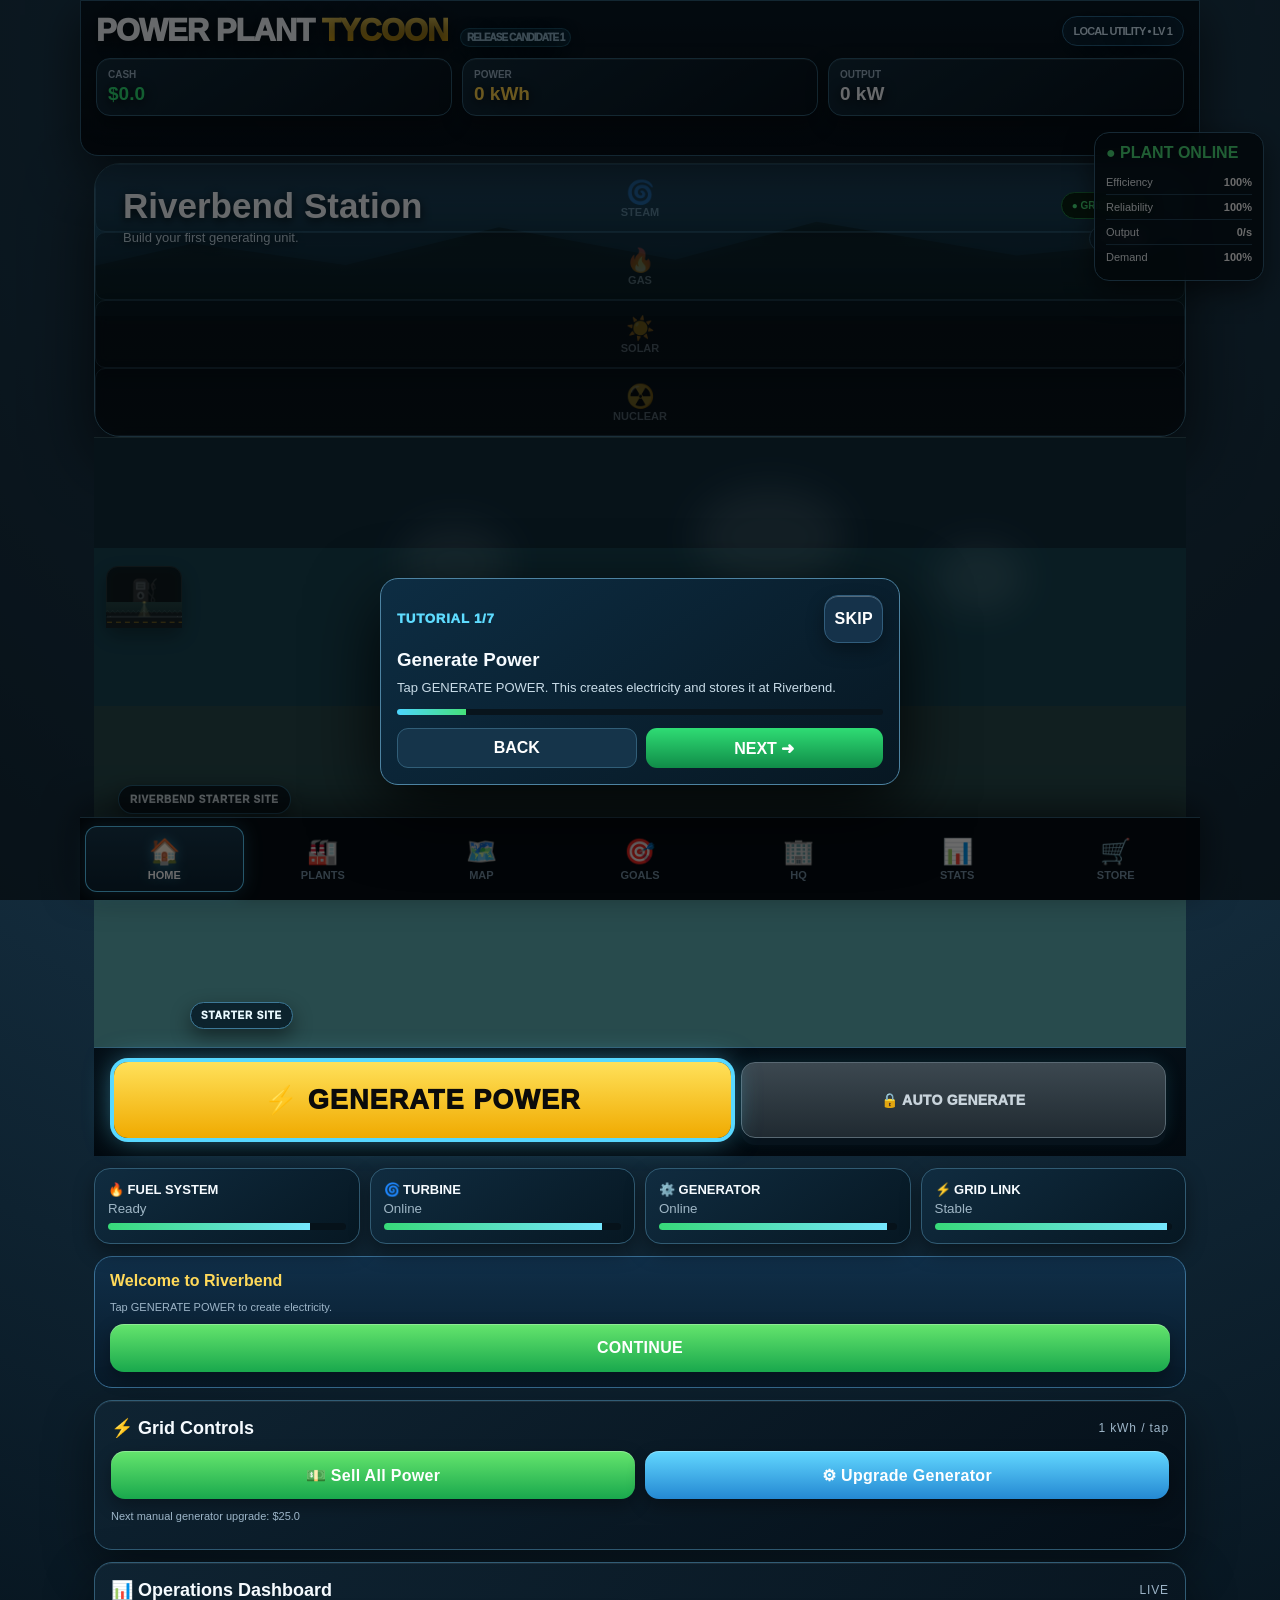
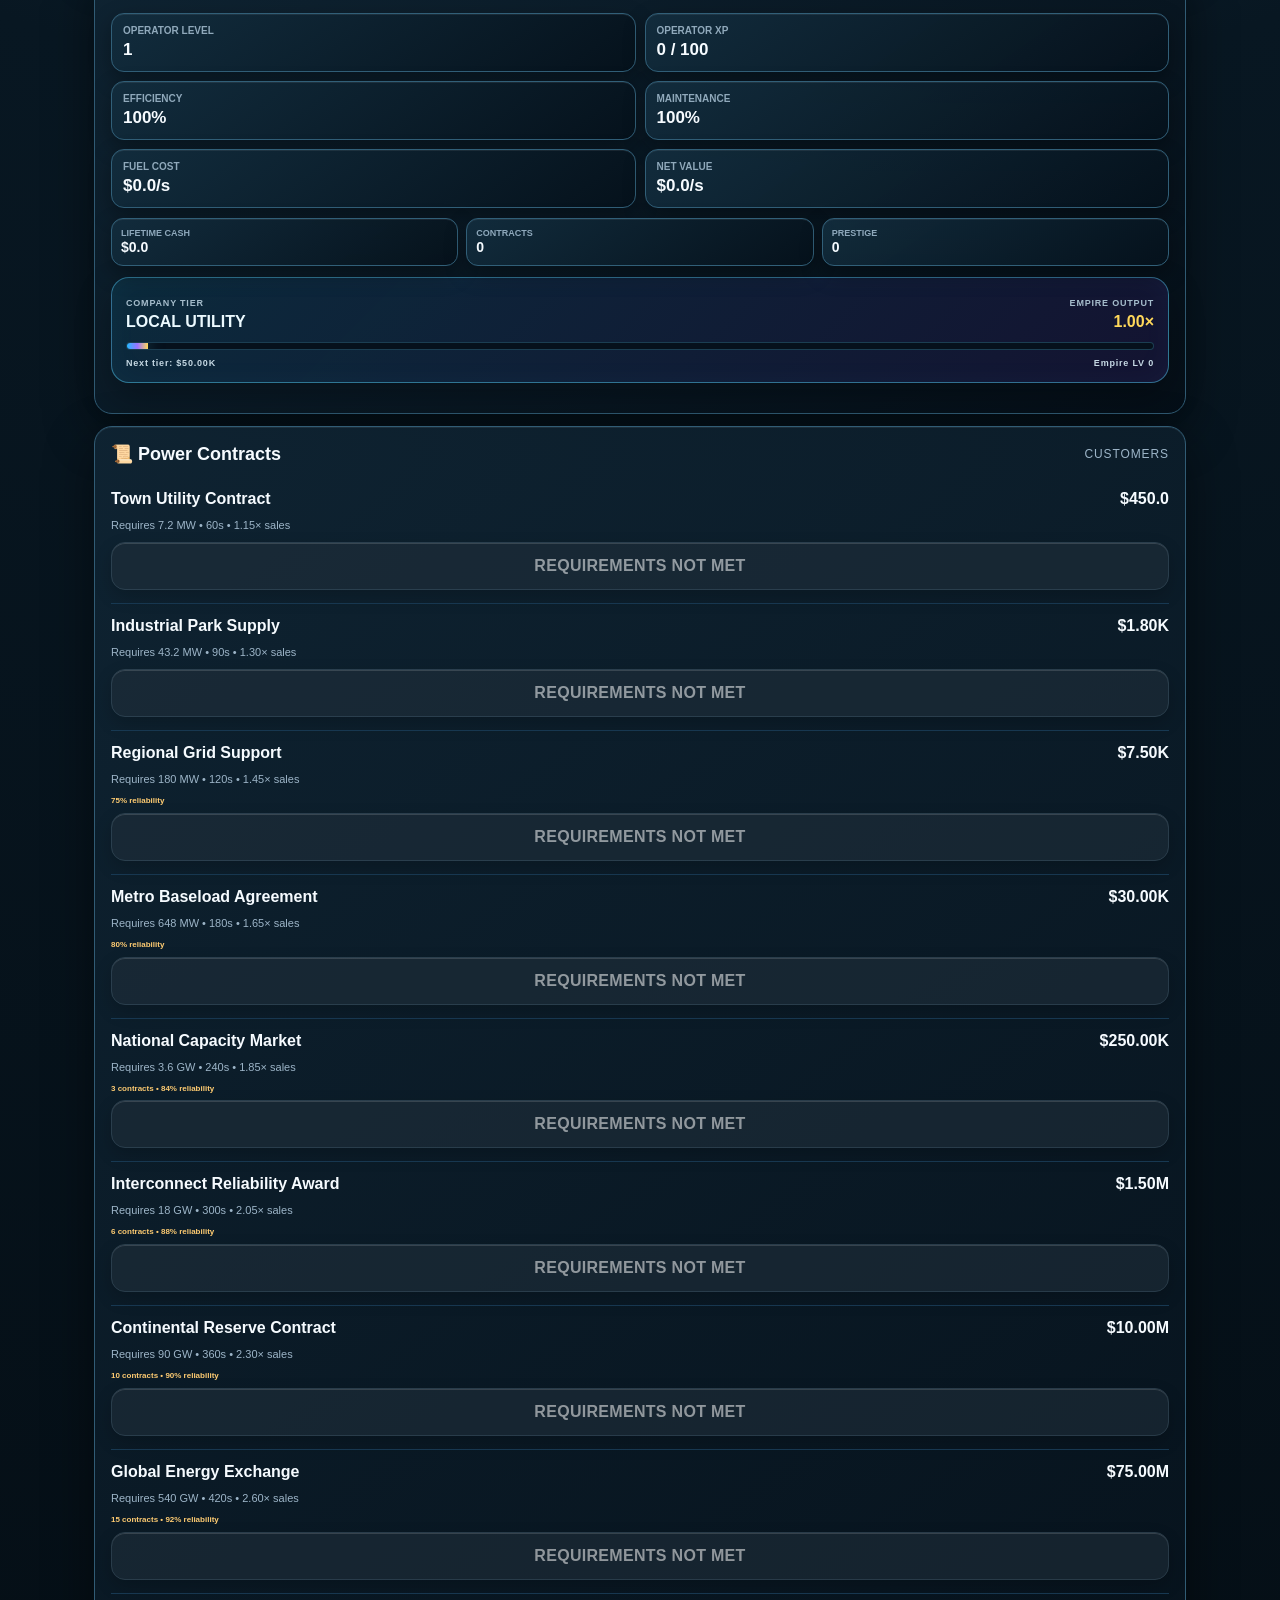
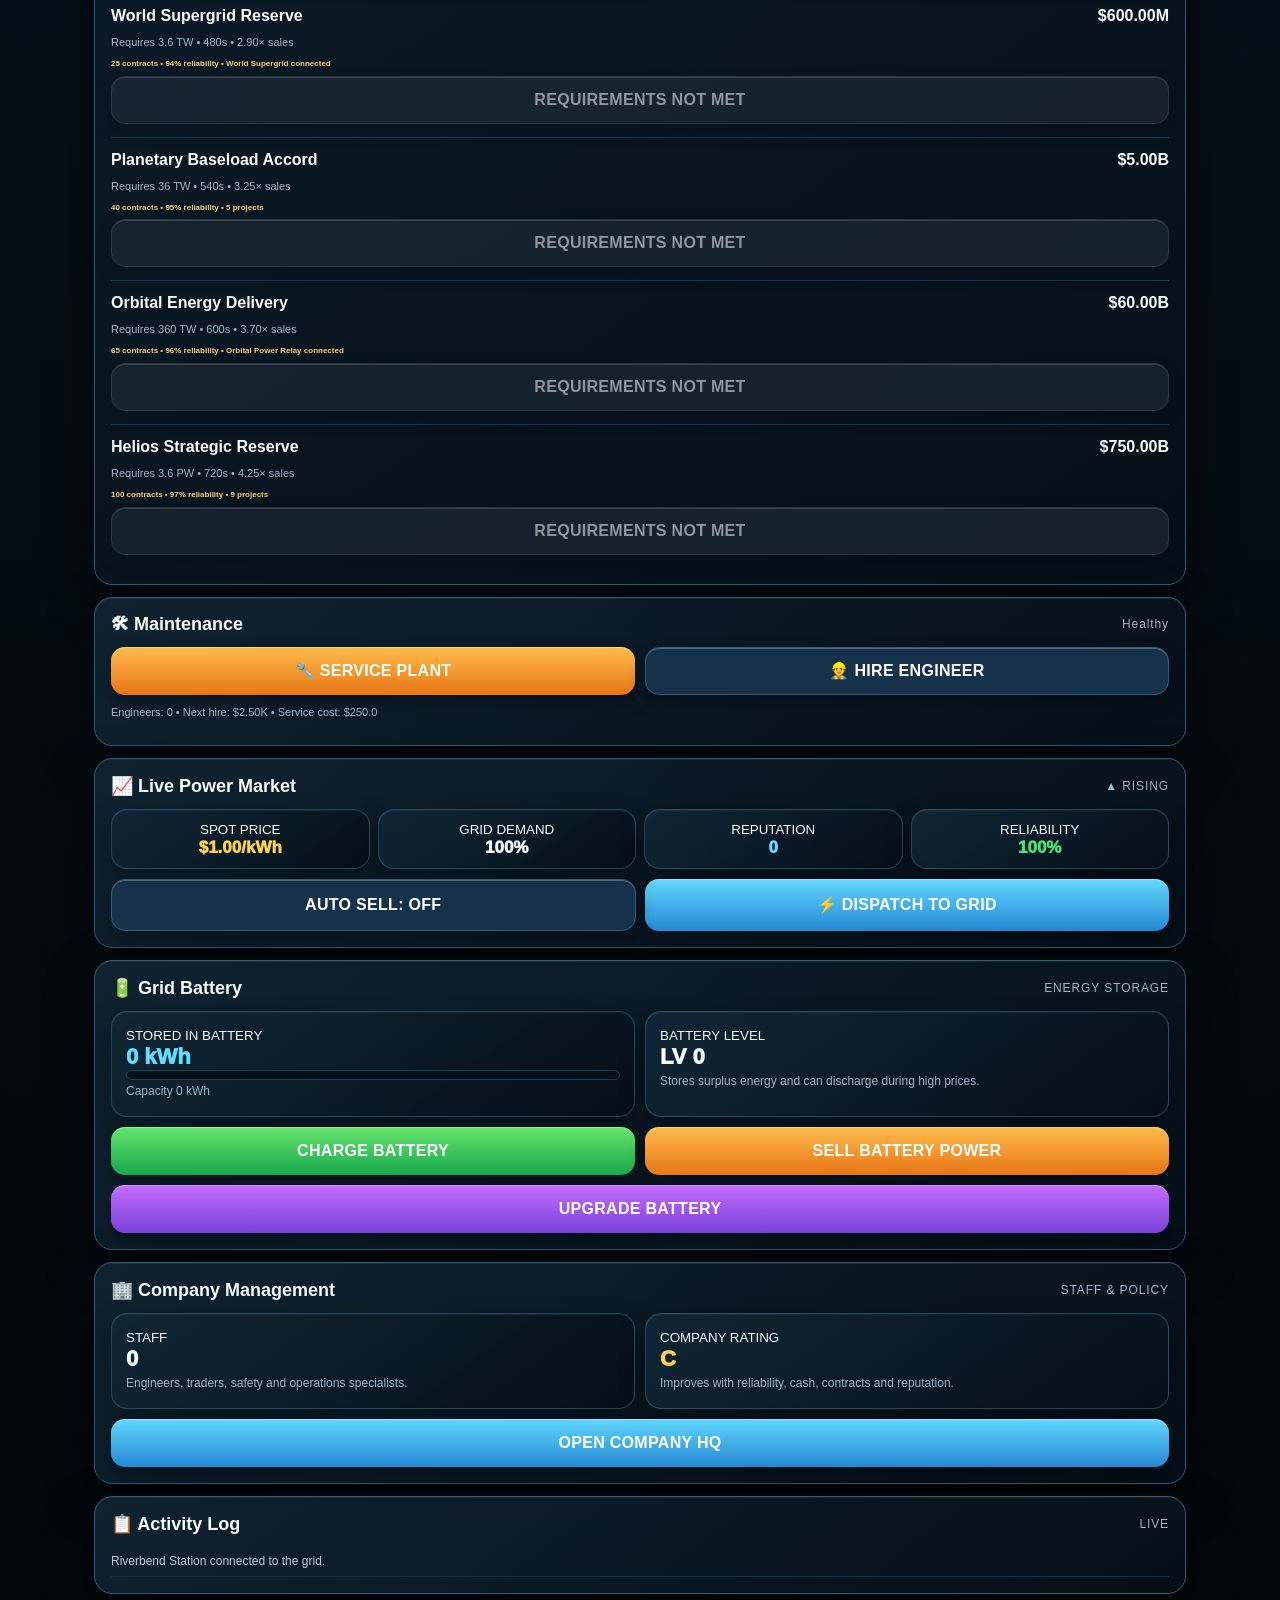
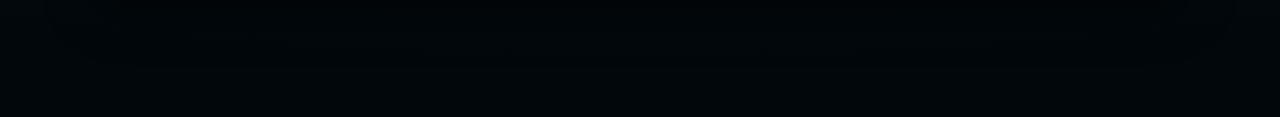
==== ios-native/www/index.html @ cd0f1c5c "Add App Store transition and StoreKit wrapper" ====
<!DOCTYPE html>
<html lang="en">
<head>
<meta charset="UTF-8">
<meta name="viewport" content="width=device-width,initial-scale=1,viewport-fit=cover,user-scalable=no">
<meta name="theme-color" content="#07111b">
<title>Power Plant Tycoon — App Store Transition RC1</title>
<link rel="stylesheet" href="css/game.css?v=10"></head>
<body>
<div id="bootSplashPremium">
  <div class="boot-card">
    <h1>POWER PLANT <span>TYCOON</span></h1>
    <p>PREMIUM ASSET EDITION</p>
    <div class="boot-load"><i></i></div>
  </div>
</div>
<div class="app">
<header class="topbar">
<div class="brand"><div class="logo">POWER PLANT <span>TYCOON</span> <small style="font-size:10px;color:#8fb4c9">RELEASE CANDIDATE 1</small></div><div id="rank" class="rank">GRID ROOKIE</div></div>
<div class="stats">
<div class="stat cash"><small>CASH</small><b id="cash">$0</b></div>
<div class="stat power"><small>POWER</small><b id="power">0 kWh</b></div>
<div class="stat"><small>OUTPUT</small><b id="output">0 kW</b></div>
</div>

<div id="marketTicker"><span id="tickerText">⚡ Riverbend Power Market initializing...</span></div>

</header>
<main class="content">
<section id="home" class="page active">
<div class="hero">
<div class="sky"><div class="sunmoon"></div></div>
<div class="hills"></div>
<div class="scene-label"><h2>Riverbend Station</h2><p id="sceneSub">Build your first generating unit.</p></div>
<div class="statusstrip"><div id="gridStatus" class="pill grid">● GRID ONLINE</div><div id="weather" class="pill">☀ CLEAR</div></div>


  <div id="cpSteam" class="cp-stage"><i>🌀</i>STEAM</div>
  <div id="cpGas" class="cp-stage"><i>🔥</i>GAS</div>
  <div id="cpSolar" class="cp-stage"><i>☀️</i>SOLAR</div>
  <div id="cpNuclear" class="cp-stage"><i>☢️</i>NUCLEAR</div>
</div>

<div id="stageArtLabel" class="stage-art-label">RIVERBEND GENERATION SITE</div>
<div id="tutorialFinal" class="tutorial-overlay-final">
  <div class="tutorial-avatar">👷‍♂️</div>
  <div class="tutorial-card-final">
    <small id="tutorialFinalStep">TUTORIAL 1/7</small>
    <h3 id="tutorialFinalTitle">Welcome to Power Plant Tycoon</h3>
    <p id="tutorialFinalText">Generate power to begin operating Riverbend Station.</p>
    <div class="tutorial-actions">
      <button id="tutorialFinalNext" onclick="nextFinalTutorial()">NEXT ➜</button>
      <button class="secondary" onclick="skipFinalTutorial()">SKIP</button>
    </div>
  </div>
</div>
<div class="cp-plant-status">
  <h4 id="cpOnline">● PLANT ONLINE</h4>
  <div class="r"><span>Efficiency</span><b id="cpEff">100%</b></div>
  <div class="r"><span>Reliability</span><b id="cpRel">100%</b></div>
  <div class="r"><span>Output</span><b id="cpOut">0/s</b></div>
  <div class="r"><span>Demand</span><b id="cpDemand">100%</b></div>
</div>
<div class="yard">
<div class="cinematic-fx"><i></i><i></i><i></i></div>
<div id="viewStageBadge" class="view-stage-badge">LIVE FACILITY</div>
<div class="cp-stage-rail">
  <button id="cpDiesel" class="cp-stage" onclick="selectStageView('diesel')" title="View Diesel facility"><i>⛽</i>DIESEL</button>

<svg class="plant-art" viewBox="0 0 760 430" preserveAspectRatio="xMidYMid slice" aria-label="Riverbend power station">
<defs>
  <linearGradient id="v10ground" x1="0" y1="0" x2="0" y2="1"><stop offset="0" stop-color="#2d4a4b"/><stop offset="1" stop-color="#182b2f"/></linearGradient>
  <linearGradient id="v10steel" x1="0" y1="0" x2="1" y2="0"><stop offset="0" stop-color="#445b64"/><stop offset=".45" stop-color="#bcc7ca"/><stop offset=".72" stop-color="#687c84"/><stop offset="1" stop-color="#30464f"/></linearGradient>
  <linearGradient id="v10darksteel" x1="0" y1="0" x2="1" y2="0"><stop offset="0" stop-color="#263b44"/><stop offset=".55" stop-color="#536b75"/><stop offset="1" stop-color="#1e3037"/></linearGradient>
  <linearGradient id="v10concrete" x1="0" y1="0" x2="0" y2="1"><stop offset="0" stop-color="#d5dcdd"/><stop offset="1" stop-color="#77878b"/></linearGradient>
  <linearGradient id="v10yellow" x1="0" y1="0" x2="0" y2="1"><stop offset="0" stop-color="#ffd95a"/><stop offset="1" stop-color="#be8517"/></linearGradient>
  <filter id="v10shadow"><feDropShadow dx="0" dy="7" stdDeviation="5" flood-color="#000" flood-opacity=".55"/></filter>
</defs>
<rect x="0" y="250" width="760" height="180" fill="url(#v10ground)"/>
<path d="M0 320 H760 V430 H0Z" fill="#202a2d"/>
<path d="M0 353 H760" stroke="#65767c" stroke-width="5"/>
<path d="M0 390 H760" stroke="#d8ae2f" stroke-width="4" stroke-dasharray="34 28"/>
<g opacity=".55"><path d="M0 328 l18-22 18 22 18-22 18 22 18-22 18 22 18-22 18 22 18-22 18 22 18-22 18 22 18-22 18 22 18-22 18 22 18-22 18 22 18-22 18 22 18-22 18 22 18-22 18 22 18-22 18 22 18-22 18 22 18-22 18 22 18-22 18 22 18-22 18 22 18-22 18 22 18-22 18 22 18-22 18 22" fill="none" stroke="#748a92" stroke-width="2"/></g>

<g id="dieselStage" class="stage">
  <g filter="url(#v10shadow)">
    <rect x="20" y="298" width="76" height="42" rx="3" fill="url(#v10darksteel)" stroke="#9aabb1" stroke-width="2"/>
    <rect class="window" x="30" y="312" width="15" height="10" fill="#eacb56"/><rect class="window" x="50" y="312" width="15" height="10" fill="#eacb56"/>
    <text x="29" y="307" fill="#e9f3f7" font-size="7" font-weight="700">SECURITY</text>
  </g>
  <g filter="url(#v10shadow)">
    <rect x="108" y="260" width="145" height="80" rx="3" fill="url(#v10darksteel)" stroke="#9db0b6" stroke-width="2"/>
    <rect x="118" y="282" width="48" height="31" fill="#14272e" stroke="#74858b"/>
    <g stroke="#b7c4c8" stroke-width="5"><line x1="123" y1="286" x2="123" y2="309"/><line x1="135" y1="286" x2="135" y2="309"/><line x1="147" y1="286" x2="147" y2="309"/><line x1="159" y1="286" x2="159" y2="309"/></g>
    <rect x="181" y="279" width="53" height="22" rx="3" fill="#1b3037" stroke="#8da0a7"/><text x="184" y="294" fill="#ffd64e" font-size="8" font-weight="900">DIESEL GEN</text>
  </g>
  <g filter="url(#v10shadow)"><ellipse cx="83" cy="274" rx="34" ry="11" fill="#aab6b9"/><rect x="49" y="274" width="68" height="52" fill="url(#v10steel)"/><ellipse cx="83" cy="326" rx="34" ry="11" fill="#586d74"/><path d="M50 294 H116" stroke="#6b7f86" stroke-width="3"/></g>
  <g filter="url(#v10shadow)"><rect x="270" y="288" width="70" height="52" rx="2" fill="#30474f" stroke="#8da0a8" stroke-width="2"/><g fill="#aebdc2"><rect x="279" y="270" width="8" height="23"/><rect x="298" y="270" width="8" height="23"/><rect x="317" y="270" width="8" height="23"/></g></g>
</g>

<g id="steamStage" class="stage">
  <g filter="url(#v10shadow)">
    <rect x="265" y="177" width="282" height="163" rx="3" fill="url(#v10steel)" stroke="#a6b6bb" stroke-width="2"/>
    <rect x="292" y="154" width="230" height="24" fill="#344b54" stroke="#81949b" stroke-width="2"/>
    <rect x="284" y="208" width="246" height="23" fill="#20363e" stroke="#6f8289"/>
    <g fill="#e7c957" class="glow"><rect class="window" x="293" y="214" width="17" height="11"/><rect class="window" x="318" y="214" width="17" height="11"/><rect class="window" x="343" y="214" width="17" height="11"/><rect class="window" x="368" y="214" width="17" height="11"/><rect class="window" x="393" y="214" width="17" height="11"/><rect class="window" x="418" y="214" width="17" height="11"/><rect class="window" x="443" y="214" width="17" height="11"/><rect class="window" x="468" y="214" width="17" height="11"/><rect class="window" x="493" y="214" width="17" height="11"/></g>
    <text x="295" y="196" fill="#edf6fa" font-size="11" font-weight="900">STEAM TURBINE HALL</text>
    <g fill="url(#v10steel)" stroke="#748891"><rect x="310" y="136" width="16" height="18" rx="2"/><rect x="360" y="136" width="16" height="18" rx="2"/><rect x="410" y="136" width="16" height="18" rx="2"/><rect x="460" y="136" width="16" height="18" rx="2"/></g>
  </g>
  <g filter="url(#v10shadow)"><rect x="200" y="80" width="45" height="260" fill="#e2e7e8" stroke="#9aa8ad" stroke-width="2"/><rect x="200" y="112" width="45" height="38" fill="#c94838"/><rect x="200" y="192" width="45" height="38" fill="#c94838"/><path d="M194 112 H251 M194 152 H251 M194 192 H251 M194 232 H251" stroke="#263940" stroke-width="4"/><circle class="blink" cx="222" cy="75" r="4" fill="#ff4545"/></g>
  <g class="steamPuff"><circle cx="220" cy="55" r="31" fill="#e8f0f0" opacity=".48"/><circle cx="245" cy="35" r="39" fill="#e8f0f0" opacity=".34"/><circle cx="205" cy="22" r="33" fill="#e8f0f0" opacity=".27"/></g>
  <g filter="url(#v10shadow)"><rect x="317" y="258" width="185" height="69" rx="9" fill="#415a64" stroke="#aab9be" stroke-width="2"/><circle cx="355" cy="292" r="27" fill="#1e343c" stroke="#d2dcdf" stroke-width="3"/><g class="fan" stroke="#f3c53d" stroke-width="5"><line x1="355" y1="268" x2="355" y2="316"/><line x1="331" y1="292" x2="379" y2="292"/><line x1="338" y1="275" x2="372" y2="309"/><line x1="372" y1="275" x2="338" y2="309"/></g><rect x="391" y="270" width="94" height="43" rx="5" fill="#263c44" stroke="#748891"/><text x="404" y="295" fill="#dfeaed" font-size="8" font-weight="900">GENERATOR</text></g>
  <g class="metal"><path d="M110 245 H600" stroke="#d6e0e2" stroke-width="9" stroke-linecap="round"/><path d="M110 259 H600" stroke="#83979f" stroke-width="8" stroke-linecap="round"/><path d="M110 273 H600" stroke="#a9b9be" stroke-width="7" stroke-linecap="round"/><g stroke="#6f858d" stroke-width="4"><line x1="145" y1="235" x2="145" y2="303"/><line x1="230" y1="235" x2="230" y2="303"/><line x1="565" y1="235" x2="565" y2="303"/></g></g>
</g>

<g id="gasStage" class="stage">
  <g filter="url(#v10shadow)"><rect x="540" y="225" width="150" height="115" fill="url(#v10darksteel)" stroke="#8da0a7" stroke-width="2"/><text x="555" y="245" fill="#f1f7fa" font-size="10" font-weight="900">GAS TURBINE BLOCK</text><rect x="555" y="265" width="118" height="30" rx="4" fill="#17313a" stroke="#72878f"/></g>
  <g filter="url(#v10shadow)"><rect x="662" y="124" width="28" height="216" fill="#c7d0d2" stroke="#8b9a9f" stroke-width="2"/><path d="M657 164 H695 M657 205 H695 M657 246 H695" stroke="#31454d" stroke-width="4"/><circle class="blink" cx="676" cy="118" r="4" fill="#ff4a4a"/></g>
  <g class="steamPuff s2"><circle cx="676" cy="96" r="23" fill="#dfe8e8" opacity=".3"/><circle cx="697" cy="78" r="28" fill="#dfe8e8" opacity=".22"/></g>
  <g filter="url(#v10shadow)"><ellipse cx="598" cy="208" rx="36" ry="12" fill="#c9d2d4"/><rect x="562" y="208" width="72" height="91" fill="url(#v10steel)"/><ellipse cx="598" cy="299" rx="36" ry="12" fill="#586c73"/></g>
</g>

<g id="solarStage" class="stage">
  <g transform="translate(505 275) skewX(-14)" filter="url(#v10shadow)"><g fill="#123f67" stroke="#86a5b6" stroke-width="2"><rect x="0" y="0" width="76" height="34"/><rect x="84" y="0" width="76" height="34"/><rect x="18" y="43" width="76" height="34"/><rect x="102" y="43" width="76" height="34"/></g></g>
  <g stroke="#7d9299" stroke-width="4" fill="none"><path d="M620 210 V333 M680 210 V333 M735 210 V333"/><path d="M597 235 H755 M597 265 H755"/></g>
  <g class="pulse" fill="#8edcff"><circle cx="620" cy="235" r="4"/><circle cx="680" cy="265" r="4"/><circle cx="735" cy="235" r="4"/></g>
</g>

<g id="nuclearStage" class="stage">
  <g filter="url(#v10shadow)"><path d="M80 340 V230 Q80 160 150 160 Q220 160 220 230 V340Z" fill="url(#v10concrete)" stroke="#9aa8ad" stroke-width="3"/><rect x="104" y="241" width="92" height="62" rx="5" fill="#65777c" stroke="#9aa8ad"/><text x="150" y="282" text-anchor="middle" fill="#ffe04f" font-size="33">☢</text></g>
  <g filter="url(#v10shadow)"><path d="M235 340 L255 130 L335 130 L355 340Z" fill="url(#v10concrete)" stroke="#9aa8ad" stroke-width="3"/><path d="M345 340 L372 105 L466 105 L493 340Z" fill="url(#v10concrete)" stroke="#9aa8ad" stroke-width="3"/><ellipse cx="295" cy="130" rx="40" ry="8" fill="#475a60"/><ellipse cx="419" cy="105" rx="47" ry="9" fill="#475a60"/></g>
  <g class="steamPuff s2"><circle cx="294" cy="95" r="32" fill="#edf5f5" opacity=".43"/><circle cx="317" cy="68" r="42" fill="#edf5f5" opacity=".28"/></g>
  <g class="steamPuff s3"><circle cx="419" cy="65" r="38" fill="#edf5f5" opacity=".45"/><circle cx="447" cy="35" r="49" fill="#edf5f5" opacity=".26"/></g>
</g>

<g><g stroke="#637981" stroke-width="5"><line x1="48" y1="352" x2="48" y2="265"/><line x1="382" y1="352" x2="382" y2="256"/><line x1="718" y1="352" x2="718" y2="266"/></g><g fill="#ffe484" class="glow"><rect x="38" y="258" width="20" height="7" rx="3"/><rect x="372" y="249" width="20" height="7" rx="3"/><rect x="708" y="259" width="20" height="7" rx="3"/></g><g class="lampGlow" opacity=".15" fill="#ffe997"><path d="M48 265 l-40 88 h80Z"/><path d="M382 256 l-44 97 h88Z"/><path d="M718 266 l-40 87 h80Z"/></g></g>
<g class="truckmove" filter="url(#v10shadow)"><rect x="5" y="365" width="62" height="27" rx="4" fill="url(#v10yellow)"/><rect x="45" y="350" width="25" height="20" rx="4" fill="#b98218"/><circle cx="18" cy="394" r="8" fill="#111"/><circle cx="55" cy="394" r="8" fill="#111"/></g>
<g class="alarm" opacity="0"><circle cx="525" cy="169" r="8" fill="#ff4949" class="blink"/></g>

<g id="ultraDetails" pointer-events="none">
 <g opacity=".32">
  <path d="M0 344 H760" stroke="#8fdcff" stroke-width="1"/>
  <path d="M0 348 H760" stroke="#061016" stroke-width="2"/>
 </g>
 <g fill="#d9edf4" opacity=".72">
  <circle cx="116" cy="350" r="2"/><circle cx="145" cy="350" r="2"/><circle cx="613" cy="350" r="2"/><circle cx="642" cy="350" r="2"/>
 </g>
 <g opacity=".75" filter="url(#v10shadow)">
   <rect x="18" y="337" width="104" height="17" rx="3" fill="#071820" stroke="#4b778d"/>
   <text x="70" y="349" text-anchor="middle" fill="#d6eef7" font-size="7" font-weight="900">RIVERBEND ENERGY</text>
 </g>
</g>

</svg>
<div id="v10StageLabel" class="v10-stage-label">RIVERBEND STARTER SITE</div>
<div class="premium-art-badge">PREMIUM FACILITY ART</div>

</div>

</div>
<div class="generate-wrap">
  <button class="generate" onclick="tapGenerate()">⚡ GENERATE POWER</button>
  <button id="autoGenerateBtn" class="auto-generate-btn" onclick="toggleAutoGenerate()">🔒 AUTO GENERATE</button>
</div><div class="cp-equipment">
  <div class="cp-equip"><strong>🔥 FUEL SYSTEM</strong><small id="cpFuelText">Ready</small><div class="bar"><i id="cpFuelBar" style="width:85%"></i></div></div>
  <div class="cp-equip"><strong>🌀 TURBINE</strong><small id="cpTurbineText">Online</small><div class="bar"><i id="cpTurbineBar" style="width:92%"></i></div></div>
  <div class="cp-equip"><strong>⚙️ GENERATOR</strong><small id="cpGeneratorText">Online</small><div class="bar"><i id="cpGeneratorBar" style="width:96%"></i></div></div>
  <div class="cp-equip"><strong>⚡ GRID LINK</strong><small id="cpGridText">Stable</small><div class="bar"><i id="cpGridBar" style="width:98%"></i></div></div>
</div>


<div id="tutorialBox" class="tutorial">
  <strong id="tutorialTitle">Welcome to Riverbend</strong>
  <p id="tutorialText" class="small">Generate power, sell it to the grid, then build your first generator.</p>
  <button class="btn green" style="width:100%" onclick="tutorialNext()">CONTINUE</button>
</div>

<div id="eventBox" class="event"><h3 id="eventTitle">⚠ Plant Event</h3><p id="eventText"></p><button id="eventButton" class="btn orange" onclick="resolveEvent()">RESOLVE</button></div>
<div class="card"><div class="section-title"><h3>⚡ Grid Controls</h3><span id="tapInfo">1 kWh/tap</span></div><div class="btnrow"><button id="sellBtn" class="btn green" onclick="sellPower()">💵 Sell All Power</button><button class="btn blue" onclick="upgradeTap()">⚙ Upgrade Generator</button></div><p class="small" id="tapCost"></p></div>
<div class="card"><div class="section-title"><h3>📊 Operations Dashboard</h3><span>LIVE</span></div><div class="dashboard">
<div class="dash"><small>OPERATOR LEVEL</small><b id="operatorLevel">1</b></div>
<div class="dash"><small>OPERATOR XP</small><b id="operatorXP">0 / 100</b></div>
<div class="dash"><small>EFFICIENCY</small><b id="efficiencyValue">100%</b></div>
<div class="dash"><small>MAINTENANCE</small><b id="maintenanceValue">100%</b></div>
<div class="dash"><small>FUEL COST</small><b id="fuelCostValue">$0/s</b></div>
<div class="dash"><small>NET VALUE</small><b id="netValue">$0/s</b></div>
</div>
<div class="kpi-row">
  <div class="kpi"><small>LIFETIME CASH</small><b id="kpiLifetime">$0</b></div>
  <div class="kpi"><small>CONTRACTS</small><b id="kpiContracts">0</b></div>
  <div class="kpi"><small>PRESTIGE</small><b id="kpiPrestige">0</b></div>
</div>

<div class="empire-command-card">
  <div class="empire-command-top">
    <div><small>COMPANY TIER</small><strong id="empireTier">LOCAL UTILITY</strong></div>
    <div class="empire-mult"><small>EMPIRE OUTPUT</small><strong id="empireMultiplier">1.00×</strong></div>
  </div>
  <div class="empire-progress"><i id="empireProgressBar"></i></div>
  <div class="empire-command-foot"><span id="empireNextMilestone">Next milestone: $65M</span><span id="empireLevelLabel">Empire LV 0</span></div>
</div>
</div>
<div class="card"><div class="section-title"><h3>📜 Power Contracts</h3><span>CUSTOMERS</span></div><div id="contractList"></div></div>
<div class="card"><div class="section-title"><h3>🛠 Maintenance</h3><span id="maintenanceStatus">Healthy</span></div><div class="btnrow"><button class="btn orange" onclick="performMaintenance()">🔧 SERVICE PLANT</button><button class="btn dark" onclick="hireEngineer()">👷 HIRE ENGINEER</button></div><p id="engineerInfo" class="small"></p></div>

<div class="card">
  <div class="section-title"><h3>📈 Live Power Market</h3><span id="marketTrend">LIVE</span></div>
  <div class="uf-statbar">
    <div class="uf-panel"><small>SPOT PRICE</small><div id="spotPrice" class="uf-value uf-gold">$1.00</div></div>
    <div class="uf-panel"><small>GRID DEMAND</small><div id="gridDemand" class="uf-value">100%</div></div>
    <div class="uf-panel"><small>REPUTATION</small><div id="reputationValue" class="uf-value uf-cyan">0</div></div>
    <div class="uf-panel"><small>RELIABILITY</small><div id="reliabilityValue" class="uf-value uf-green">100%</div></div>
  </div>
  <div class="final-toolbar">
    <button id="autoSellBtn" class="btn dark" onclick="toggleAutoSell()">AUTO SELL: OFF</button>
    <button class="btn blue" onclick="dispatchPower()">⚡ DISPATCH TO GRID</button>
  </div>
</div>

<div class="card">
  <div class="section-title"><h3>🔋 Grid Battery</h3><span>ENERGY STORAGE</span></div>
  <div class="uf-grid">
    <div class="uf-panel">
      <small>STORED IN BATTERY</small>
      <div id="batteryStored" class="uf-value uf-cyan">0 kWh</div>
      <div class="uf-meter"><i id="batteryMeter"></i></div>
      <p id="batteryCapacityText">Capacity 0 kWh</p>
    </div>
    <div class="uf-panel">
      <small>BATTERY LEVEL</small>
      <div id="batteryLevel" class="uf-value">LV 0</div>
      <p>Stores surplus energy and can discharge during high prices.</p>
    </div>
  </div>
  <div class="btnrow" style="margin-top:10px">
    <button class="btn green" onclick="chargeBattery()">CHARGE BATTERY</button>
    <button class="btn orange" onclick="dischargeBattery()">SELL BATTERY POWER</button>
  </div>
  <button class="btn purple" style="width:100%;margin-top:10px" onclick="upgradeBattery()">UPGRADE BATTERY</button>
</div>

<div class="card">
  <div class="section-title"><h3>🏢 Company Management</h3><span>STAFF & POLICY</span></div>
  <div class="uf-grid">
    <div class="uf-panel"><small>STAFF</small><div id="staffCount" class="uf-value">0</div><p>Engineers, traders, safety and operations specialists.</p></div>
    <div class="uf-panel"><small>COMPANY RATING</small><div id="companyRating" class="uf-value uf-gold">C</div><p>Improves with reliability, cash, contracts and reputation.</p></div>
  </div>
  <button class="btn blue" style="width:100%;margin-top:10px" onclick="showPage('company',document.querySelector('[data-nav=company]'))">OPEN COMPANY HQ</button>
</div>

<div class="card"><div class="section-title"><h3>📋 Activity Log</h3><span>LIVE</span></div><div id="activityLog" class="log"></div></div>
</section>
<section id="plants" class="page">
<div class="page-hero empire-hero"><div><small>GENERATION DIVISION</small><h2>Build the Fleet</h2><p>Scale from Riverbend equipment through offshore, advanced nuclear, fusion and orbital generation.</p></div><div class="page-hero-icon">🏭</div></div>
<div class="card"><div class="section-title"><h3>🏭 Generating Assets</h3><span>BUILD THE COMPLEX</span></div><div id="plantList"></div></div>
<div class="card automation-core-card"><div class="section-title"><h3>🤖 Automation Core</h3><span>AUTO GENERATE</span></div><div id="automationCore"></div></div>
<div class="card"><div class="section-title"><h3>⚙ Corporate Upgrades</h3><span>PERMANENT BONUSES</span></div><div id="corporateUpgradeList"></div></div>
<div class="card prestige-v6"><div class="section-title"><h3>♻ Prestige</h3><span>REBUILD STRONGER</span></div><p id="prestigeInfo"></p><button class="btn purple" style="width:100%" onclick="prestige()">PRESTIGE COMPANY</button></div>
</section>
<section id="map" class="page">
<div class="page-hero grid-hero"><div><small>TRANSMISSION DIVISION</small><h2>Expand the Grid</h2><p>Connect regional markets, then finance massive infrastructure projects.</p></div><div class="page-hero-icon">🗺️</div></div>
<div class="card"><div class="section-title"><h3>🗺 Power Grid Expansion</h3><span>REGIONAL BONUSES</span></div><div id="regionList" class="mapgrid"></div></div>
<div class="card mega-project-card"><div class="section-title"><h3>🌐 Mega Grid Projects</h3><span>STRATEGIC INFRASTRUCTURE</span></div><div id="megaProjectList"></div></div>
</section>
<section id="goals" class="page">
<div class="page-hero goals-hero"><div><small>BOARD OBJECTIVES</small><h2>Empire Roadmap</h2><p>$65M is only the beginning. Progression now extends through quadrillions with multi-requirement gates.</p></div><div class="page-hero-icon">🏆</div></div>
<div class="card phase-card"><div class="section-title"><h3>🧭 Strategic Progression</h3><span>MULTI-GATE</span></div><div id="nextPhase"></div></div>
<div class="card"><div class="section-title"><h3>🎯 Missions</h3><span>CASH REWARDS</span></div><div id="missionList"></div></div>
<div class="card"><div class="section-title"><h3>🏆 Achievements</h3><span>CAREER MILESTONES</span></div><div id="achievementList"></div></div>
<div class="card endgame empire-roadmap">
  <div class="section-title"><h3>⚡ Empire Milestones</h3><span>LONG-TERM</span></div>
  <p class="small">There is no quick finish line. Build the fleet, master assets, complete contracts, fund mega projects and advance through the $100Qa roadmap.</p>
  <div id="endgameList"></div>
</div>
<div class="card dynasty-card"><div class="section-title"><h3>👑 Empire Level</h3><span>REPEATABLE</span></div><div id="empireAscension"></div></div>
</section>

<section id="company" class="page">
  <div class="uf-banner">
    <h3>🏢 Riverbend Energy Headquarters</h3>
    <p>Hire specialists, set operating policy, and improve the company behind the power plants.</p>
  </div>
  <div class="card boardroom-card">
    <div class="section-title"><h3>💼 Executive Board</h3><span>EMPIRE STATUS</span></div>
    <div id="boardroomStatus"></div>
  </div>
  <div class="card">
    <div class="section-title"><h3>👷 Workforce</h3><span>STAFF</span></div>
    <div id="staffList" class="uf-list"></div>
  </div>
  <div class="card">
    <div class="section-title"><h3>🎛 Dispatch Policy</h3><span>OPERATIONS</span></div>
    <div id="policyList" class="uf-grid"></div>
  </div>
  <div class="card">
    <div class="section-title"><h3>🧪 Research & Development</h3><span>TECH TREE</span></div>
    <div id="researchTree" class="uf-research"></div>
  </div>
</section>

<section id="stats" class="page">
  <div class="uf-banner">
    <h3>📊 Company Analytics</h3>
    <p>Lifetime production, earnings, reliability and expansion performance.</p>
  </div>
  <div class="card">
    <div class="section-title"><h3>Company Snapshot</h3><span>LIVE</span></div>
    <div class="uf-statbar">
      <div class="uf-panel"><small>LIFETIME ENERGY</small><div id="statsEnergy" class="uf-value">0</div></div>
      <div class="uf-panel"><small>LIFETIME CASH</small><div id="statsCash" class="uf-value">$0</div></div>
      <div class="uf-panel"><small>CONTRACTS</small><div id="statsContracts" class="uf-value">0</div></div>
      <div class="uf-panel"><small>PRESTIGES</small><div id="statsPrestige" class="uf-value">0</div></div>
    </div>
  </div>
  <div class="card empire-stats-card">
    <div class="section-title"><h3>🌐 Empire Analytics</h3><span>LONG GAME</span></div>
    <div class="uf-statbar">
      <div class="uf-panel"><small>COMPANY TIER</small><div id="statsTier" class="uf-value uf-gold">LOCAL</div></div>
      <div class="uf-panel"><small>MEGA PROJECTS</small><div id="statsProjects" class="uf-value">0</div></div>
      <div class="uf-panel"><small>EMPIRE LEVEL</small><div id="statsEmpireLevel" class="uf-value uf-cyan">0</div></div>
      <div class="uf-panel"><small>EMPIRE BONUS</small><div id="statsEmpireBonus" class="uf-value uf-green">+0%</div></div>
    </div>
  </div>
  <div class="card">
    <div class="section-title"><h3>⚙ Plant Fleet</h3><span>CAPACITY</span></div>
    <div id="fleetStats" class="uf-list"></div>
  </div>
  <div class="card uf-weekly">
    <div class="section-title"><h3>🗓 Weekly Challenge</h3><span id="weeklyTimer">7 DAYS</span></div>
    <div id="weeklyChallenge"></div>
  </div>
</section>

<section id="store" class="page">
<div class="page-hero store-hero"><div><small>POWER SHOP</small><h2>Operator Supply Center</h2><p>Daily rewards, boosters and an App Store-ready StoreKit purchase bridge.</p></div><div class="page-hero-icon">🛒</div></div>
<div class="card daily-streak-card"><div class="section-title"><h3>🎁 7-Day Supply Streak</h3><span>FREE DAILY</span></div><div id="dailyStreakUI"></div><button id="dailyClaimBtn" class="btn green" style="width:100%;margin-top:12px" onclick="dailyReward()">CLAIM DAILY DROP</button></div>
<div id="devTestStore" class="card"><div class="section-title"><h3>⚡ Grid Boosters</h3><span>BROWSER TEST</span></div>
<div class="storeitem"><div><strong>⚡ 2× Grid Output</strong><small>10 minute production boost</small></div><button class="btn blue" onclick="activateBoost()">ACTIVATE</button></div>
<div class="storeitem"><div><strong>🧰 Maintenance Pack</strong><small>Restore all equipment condition</small></div><button class="btn orange" onclick="maintenancePack()">TEST BUY</button></div>
<div class="storeitem"><div><strong>🚀 Starter Pack</strong><small>$5,000 + 10 minute boost</small></div><button class="btn purple" onclick="starterPack()">TEST BUY</button></div>
</div>
<div class="card premium-store-card"><div class="section-title"><h3>💎 Permanent Upgrades</h3><span>APP STORE IAP</span></div>
<div class="storeitem featured-storeitem"><div><strong>🤖 Auto Generate</strong><small>Permanent unlock • automatically generates power every second</small></div><button id="autoGeneratePurchaseBtn" class="btn purple" onclick="purchaseAutoGenerate()">TEST BUY</button></div>
<div class="storeitem"><div><strong>↻ Restore Purchases</strong><small>Restore permanent Apple purchases on this device</small></div><button id="restorePurchasesBtn" class="btn dark" onclick="restorePurchases()">TEST RESTORE</button></div>
<div id="storeKitStatus" class="storekit-status">Browser test store active.</div>
</div>
<div class="card danger-zone"><div class="section-title"><h3>⚠ Save Controls</h3><span>LOCAL DATA</span></div><div class="storeitem"><div><strong>♻ Reset Save</strong><small>Erase local progress while preserving the Auto Generate test entitlement</small></div><button class="btn red" onclick="resetGame()">RESET</button></div></div>

<div class="card">
  <div class="section-title"><h3>⚙ Settings</h3><span>GAME</span></div>
  <div class="settings-grid">
    <div class="setting"><b>Sound Effects</b><button id="soundToggle" class="toggle" onclick="toggleSetting('sound')">ON</button></div>
    <div class="setting"><b>Haptics</b><button id="hapticsToggle" class="toggle" onclick="toggleSetting('haptics')">ON</button></div>
    <div class="setting premium-setting"><b>Music Volume</b><input id="musicVolume" type="range" min="0" max="100" value="16" oninput="setPremiumVolume('music',this.value)"></div>
    <div class="setting premium-setting"><b>SFX Volume</b><input id="sfxVolume" type="range" min="0" max="100" value="22" oninput="setPremiumVolume('sfx',this.value)"></div>
    <div class="setting"><b>Reduced Motion</b><button id="motionToggle" class="toggle" onclick="toggleSetting('reducedMotion')">OFF</button></div>
    <div class="setting"><b>Compact Numbers</b><button id="compactToggle" class="toggle on" onclick="toggleSetting('compact')">ON</button></div>
  </div>
  <div class="final-toolbar">
    <button class="btn blue" onclick="restartGuidedTutorial()">🎓 RESTART TUTORIAL</button>
    <button class="btn dark" onclick="exportSave()">📤 EXPORT SAVE</button>
    <button class="btn dark" onclick="importSave()">📥 IMPORT SAVE</button>
  </div>
  <p class="small">Store buttons are test hooks only. Real ads and Apple in-app purchases still require native App Store integration.</p>
</div>
</section>

</main></div>
<nav class="nav" style="grid-template-columns:repeat(7,1fr)">
<button class="active" data-nav="home" onclick="showPage('home',this)"><i>🏠</i>HOME</button>
<button data-nav="plants" onclick="showPage('plants',this)"><i>🏭</i>PLANTS</button>
<button data-nav="map" onclick="showPage('map',this)"><i>🗺️</i>MAP</button>
<button data-nav="goals" onclick="showPage('goals',this)"><i>🎯</i>GOALS</button>
<button data-nav="company" onclick="showPage('company',this)"><i>🏢</i>HQ</button>
<button data-nav="stats" onclick="showPage('stats',this)"><i>📊</i>STATS</button>
<button data-nav="store" onclick="showPage('store',this)"><i>🛒</i>STORE</button>
</nav>
<div id="toast" class="toast"></div>

<div id="tutorialMask2" class="tut-mask"></div>
<div id="tutorialPanel2" class="tut-panel">
  <div class="tut-head">
    <small id="tutorialCount2">TUTORIAL 1/7</small>
    <button class="btn dark" style="min-height:auto;padding:6px 9px" onclick="skipGuidedTutorial()">SKIP</button>
  </div>
  <h3 id="tutorialTitle2">Welcome to Riverbend</h3>
  <p id="tutorialText2">Generate your first electricity.</p>
  <div class="tut-progress"><i id="tutorialProgress2" style="width:14%"></i></div>
  <div class="tut-actions">
    <button class="secondary" onclick="prevGuidedTutorial()">BACK</button>
    <button id="tutorialNext2" onclick="nextGuidedTutorial()">NEXT ➜</button>
  </div>
</div>


<div id="confirmModal" class="modal">
  <div class="modalbox">
    <h2 id="confirmTitle">Confirm</h2>
    <p id="confirmText"></p>
    <div class="btnrow">
      <button class="btn red" id="confirmYes">CONFIRM</button>
      <button class="btn dark" onclick="closeConfirm()">CANCEL</button>
    </div>
  </div>
</div>
<div id="finalModal" class="modal">
  <div class="modalbox">
    <h2>🏆 Empire Tier Achieved</h2>
    <p>You cleared the current roadmap tier. The company keeps growing from here.</p>
    <div class="bigmoney">KEEP BUILDING</div>
    <p class="small">New regions, mega projects, Empire Levels and repeatable progression continue far beyond this milestone.</p>
    <button class="btn purple" style="width:100%" onclick="document.getElementById('finalModal').classList.remove('show')">KEEP BUILDING</button>
  </div>
</div>

<div id="offlineModal" class="modal"><div class="modalbox"><h2>⚡ Welcome Back</h2><p>Your power plants kept operating while you were away.</p><div id="offlineAmount" class="bigmoney">0 kWh</div><p id="offlineText"></p><button class="btn green" style="width:100%" onclick="closeOffline()">COLLECT</button></div></div>
<script src="js/game.js?v=10"></script></body>
</html>
---- ios-native/www/css/game.css ----
:root{--bg:#06111b;--panel:#0b1d2c;--panel2:#10293d;--line:#245578;--text:#f6fbff;--muted:#9db5c8;--yellow:#ffd34b;--green:#2ee176;--blue:#2f9df5;--red:#ff5f61;--orange:#f7a531;--purple:#a55cff}
*{box-sizing:border-box;-webkit-tap-highlight-color:transparent}
html,body{margin:0;min-height:100%;font-family:Arial,Helvetica,sans-serif;background:linear-gradient(#173e5f 0,#081522 24%,#03070c 100%);color:var(--text)}
body{padding:env(safe-area-inset-top) 0 calc(86px + env(safe-area-inset-bottom))}
button{font:inherit}.app{max-width:760px;margin:auto;min-height:100vh}
.topbar{position:sticky;top:0;z-index:50;padding:12px 15px 10px;background:linear-gradient(rgba(3,9,15,.99),rgba(3,12,20,.93));backdrop-filter:blur(12px);border-bottom:1px solid #174e70}
.brand{display:flex;align-items:center;justify-content:space-between;gap:10px}.logo{font-weight:1000;font-size:26px;letter-spacing:-1px}.logo span{color:var(--yellow)}
.rank{padding:8px 11px;border-radius:999px;background:#0c2538;border:1px solid #2d6c93;font-size:11px;font-weight:900;color:#d8efff}
.stats{display:grid;grid-template-columns:repeat(3,1fr);gap:8px;margin-top:9px}.stat{padding:10px 11px;border-radius:14px;background:linear-gradient(145deg,#0d2b41,#071624);border:1px solid #295f81}.stat small{display:block;font-size:10px;color:var(--muted);font-weight:900}.stat b{display:block;margin-top:3px;font-size:18px}.cash b{color:var(--green)}.power b{color:var(--yellow)}
.content{padding:7px 14px 18px}.page{display:none}.page.active{display:block}
.hero{position:relative;min-height:680px;overflow:hidden;border-radius:26px;border:1px solid #3f7da1;background:#07131e;box-shadow:0 26px 70px #0008,inset 0 0 100px #1d6c9820}
.sky{position:absolute;inset:0 0 44% 0;background:linear-gradient(#3478a3,#174760 60%,#0d2c3d);transition:.35s}.night .sky{background:linear-gradient(#030812,#071627 58%,#0b2231)}
.sky:after{content:"";position:absolute;inset:0;opacity:0;background:
radial-gradient(circle at 10% 18%,#fff 0 1px,transparent 2px),
radial-gradient(circle at 26% 12%,#fff 0 1px,transparent 2px),
radial-gradient(circle at 44% 25%,#fff 0 1px,transparent 2px),
radial-gradient(circle at 62% 15%,#fff 0 1px,transparent 2px),
radial-gradient(circle at 80% 28%,#fff 0 1px,transparent 2px),
radial-gradient(circle at 92% 13%,#fff 0 1px,transparent 2px)}.night .sky:after{opacity:.7}
.sunmoon{position:absolute;width:58px;height:58px;border-radius:50%;right:34px;top:74px;background:#ffd66c;box-shadow:0 0 28px #ffd66c77}.night .sunmoon{background:#dce8ff;box-shadow:0 0 24px #dce8ff55}
.hills{position:absolute;left:-4%;right:-4%;bottom:44%;height:135px;background:linear-gradient(#173e48,#0b242d);clip-path:polygon(0 70%,12% 46%,25% 62%,38% 34%,53% 58%,65% 30%,82% 55%,100% 40%,100% 100%,0 100%)}
.scene-label{position:absolute;left:20px;top:18px;z-index:40;text-shadow:0 2px 8px #000}.scene-label h2{margin:0;font-size:27px}.scene-label p{margin:5px 0 0;color:#c3d8e5;font-size:13px}
.statusstrip{position:absolute;right:17px;top:18px;z-index:40;display:flex;flex-direction:column;gap:6px;align-items:flex-end}.pill{padding:7px 10px;border-radius:999px;font-size:10px;font-weight:900;background:#0e2b3d;border:1px solid #346989}.grid{color:#52ff8c;border-color:#208b4b;background:#092516}
.yard{position:absolute;left:0;right:0;bottom:96px;height:420px;background:linear-gradient(#15313a 0 23%,#1c363c 23% 100%);border-top:1px solid #35545e;overflow:hidden}
.treeline{position:absolute;left:0;right:0;bottom:76px;height:70px;z-index:0;background:
radial-gradient(ellipse at 4% 100%,#0a1c1f 0 24px,transparent 25px),
radial-gradient(ellipse at 13% 100%,#0d2225 0 34px,transparent 35px),
radial-gradient(ellipse at 25% 100%,#0a1d20 0 27px,transparent 28px),
radial-gradient(ellipse at 39% 100%,#0b2225 0 37px,transparent 38px),
radial-gradient(ellipse at 56% 100%,#0b1f22 0 30px,transparent 31px),
radial-gradient(ellipse at 74% 100%,#0a2023 0 36px,transparent 37px),
radial-gradient(ellipse at 90% 100%,#0b1e21 0 33px,transparent 34px)}
.road{position:absolute;left:-4%;right:-4%;bottom:0;height:68px;background:linear-gradient(#333c40,#22292c);border-top:3px solid #718087;z-index:25}.road:after{content:"";position:absolute;left:0;right:0;top:31px;height:4px;background:repeating-linear-gradient(90deg,#f2c83a 0 38px,transparent 38px 74px)}
.fence{position:absolute;left:0;right:0;bottom:67px;height:55px;z-index:24;border-top:2px solid #778f98;background:repeating-linear-gradient(60deg,transparent 0 11px,#6d858d66 12px 13px,transparent 14px 23px),repeating-linear-gradient(-60deg,transparent 0 11px,#6d858d66 12px 13px,transparent 14px 23px)}
.facility{position:absolute;transition:.45s;z-index:10}.hidden{opacity:0!important;transform:translateY(16px) scale(.94)!important;pointer-events:none!important}
.diesel{left:3%;bottom:68px;width:122px;height:78px;border-radius:5px;background:linear-gradient(90deg,#263f4b,#4d6b78 55%,#263e49);border:2px solid #879ba4;box-shadow:0 10px 20px #0009}.diesel:before{content:"";position:absolute;left:10px;right:10px;top:18px;height:23px;background:repeating-linear-gradient(90deg,#12242b 0 9px,#c1ced2 9px 15px);border:2px solid #1a2d34}.diesel:after{content:"DIESEL GEN";position:absolute;right:8px;bottom:7px;font-size:7px;font-weight:1000;letter-spacing:.9px}
.control{left:18%;bottom:68px;width:140px;height:86px;background:linear-gradient(#415d68,#223943);border:2px solid #8298a1;box-shadow:0 10px 22px #0009}.control:before{content:"CONTROL CENTER";position:absolute;left:12px;top:10px;font-size:7px;font-weight:1000;letter-spacing:1px}.control:after{content:"";position:absolute;left:12px;right:12px;top:39px;height:16px;background:repeating-linear-gradient(90deg,#ffe267 0 12px,#17323a 12px 20px)}
.controltop{left:20%;bottom:154px;width:102px;height:36px;background:linear-gradient(#536d79,#293f49);border:2px solid #7b919b;z-index:11}.controltop:after{content:"";position:absolute;left:8px;right:8px;top:10px;height:10px;background:repeating-linear-gradient(90deg,#f0d35b 0 9px,#19343d 9px 15px)}
.steamHall{left:36%;bottom:68px;width:235px;height:150px;background:linear-gradient(90deg,#314b56,#687f8b 46%,#87969e 58%,#405b65);border:2px solid #98abb3;box-shadow:0 16px 30px #000a}.steamHall:before{content:"";position:absolute;left:18px;right:18px;top:-21px;height:21px;background:linear-gradient(#425b66,#263d46);border:2px solid #718a94}.steamHall:after{content:"STEAM TURBINE HALL";position:absolute;left:18px;top:12px;font-size:9px;font-weight:1000;letter-spacing:1.2px}
.windows{position:absolute;left:18px;right:18px;top:44px;height:21px;background:repeating-linear-gradient(90deg,#e9ca56 0 14px,#10282f 14px 20px);border:2px solid #273d46;box-shadow:0 40px #e8c953dd}.night .windows{box-shadow:0 40px #ffe46bee,0 0 18px #ffe36a55}
.turbine{left:43%;bottom:83px;width:146px;height:62px;border-radius:8px;background:linear-gradient(#8aa0aa,#536c76 50%,#263e48);border:2px solid #bbc8cd;box-shadow:0 8px 16px #0009;z-index:18}.turbine:before{content:"";position:absolute;left:12px;top:6px;width:48px;height:48px;border:3px solid #e5ecee;border-radius:50%;background:conic-gradient(#f2c23a 0 10%,#607b87 10% 20%,#f2c23a 20% 30%,#607b87 30% 40%,#f2c23a 40% 50%,#607b87 50% 60%,#f2c23a 60% 70%,#607b87 70% 80%,#f2c23a 80% 90%,#607b87 90%);animation:spin 2s linear infinite}.turbine:after{content:"TURBINE • GENERATOR";position:absolute;right:7px;top:23px;font-size:6px;font-weight:1000;letter-spacing:.4px}@keyframes spin{to{transform:rotate(360deg)}}
.stack{position:absolute;bottom:68px;width:42px;border:2px solid #bcc7ca;background:repeating-linear-gradient(to bottom,#e3e7e8 0 34px,#c14738 34px 58px);box-shadow:0 10px 20px #0009}.steamStack{left:28%;height:258px}.gasStack{left:74%;height:190px}.stack:before{content:"";position:absolute;left:-6px;right:-6px;top:12px;height:6px;background:#2c414a;box-shadow:0 16px #2c414a}
.smoke{position:absolute;width:125px;height:115px;filter:blur(3px);background:radial-gradient(circle at 40% 75%,#edf3f399 0 20px,transparent 21px),radial-gradient(circle at 58% 55%,#e6eeee88 0 29px,transparent 30px),radial-gradient(circle at 39% 31%,#dde8e877 0 35px,transparent 36px);animation:smoke 5s ease-in-out infinite alternate}.steamSmoke{left:25%;bottom:314px}.gasSmoke{left:70%;bottom:245px;transform:scale(.75)}@keyframes smoke{to{transform:translate(36px,-30px) scale(1.25);opacity:.35}}
.roofvents{left:39%;bottom:218px;width:160px;height:24px}.roofvents i{position:absolute;bottom:0;width:12px;height:20px;background:linear-gradient(90deg,#50656e,#bac6ca,#536a72);border-radius:3px 3px 0 0}.roofvents i:nth-child(1){left:8px}.roofvents i:nth-child(2){left:35px}.roofvents i:nth-child(3){left:64px}.roofvents i:nth-child(4){left:94px}.roofvents i:nth-child(5){left:126px}
.piperack{left:11%;right:8%;bottom:139px;height:75px;z-index:16}.piperack:before{content:"";position:absolute;left:0;right:0;top:9px;height:8px;background:linear-gradient(#e1e8ea,#82979f 50%,#526870);border:1px solid #d2dce0;border-radius:5px;box-shadow:0 13px 0 #738a94,0 26px 0 #9aaab0}.piperack:after{content:"";position:absolute;left:12px;right:12px;top:0;bottom:0;background:repeating-linear-gradient(90deg,transparent 0 72px,#6e858f 72px 76px)}
.tank{bottom:68px;border-radius:28px 28px 6px 6px;background:linear-gradient(90deg,#607780,#dce4e6 48%,#586d75);border:2px solid #93a4a9;box-shadow:0 8px 16px #0008}.tank1{left:59%;width:56px;height:112px}.tank2{left:67%;width:42px;height:78px}
.transformer{left:77%;bottom:68px;width:104px;height:66px;background:linear-gradient(#455f69,#223841);border:2px solid #8297a0;box-shadow:0 8px 15px #0009}.transformer:before{content:"";position:absolute;left:9px;right:9px;top:-24px;height:24px;background:repeating-linear-gradient(90deg,#1f2e34 0 7px,transparent 7px 18px)}.transformer:after{content:"";position:absolute;left:8px;right:8px;bottom:9px;height:24px;background:repeating-linear-gradient(90deg,#19282d 0 7px,#9eb0b7 7px 13px,#19282d 13px 21px)}
.gasHall{left:67%;bottom:68px;width:145px;height:92px;background:linear-gradient(90deg,#304b57,#627985);border:2px solid #879da6;box-shadow:0 12px 22px #0009}.gasHall:after{content:"GAS TURBINE";position:absolute;left:13px;top:10px;font-size:8px;font-weight:1000;letter-spacing:1px}
.flare{left:84%;bottom:68px;width:10px;height:150px;background:#4a6069;z-index:13}.flare:after{content:"🔥";position:absolute;left:-10px;top:-28px;font-size:28px;filter:drop-shadow(0 0 8px #ff8329);animation:flick .55s alternate infinite}@keyframes flick{to{transform:scale(.82) rotate(4deg)}}
.switchyard{right:1%;bottom:68px;width:155px;height:138px;border-bottom:3px solid #657f8d}.switchyard i{position:absolute;bottom:0;width:4px;height:112px;background:#748991}.switchyard i:before{content:"";position:absolute;left:-20px;top:17px;width:44px;height:3px;background:#788b93;box-shadow:0 20px #788b93,0 40px #788b93}.switchyard i:nth-child(1){left:18px}.switchyard i:nth-child(2){left:70px}.switchyard i:nth-child(3){left:122px}
.solar{right:2%;bottom:68px;width:150px;height:88px;transform:perspective(250px) rotateX(50deg);transform-origin:bottom;z-index:8}.solar .p{position:absolute;width:60px;height:31px;background:repeating-linear-gradient(90deg,#123b62 0 12px,#5d91b8 12px 14px);border:2px solid #839da9}.solar .p1{left:0;top:0}.solar .p2{left:70px;top:0}.solar .p3{left:18px;top:42px}.solar .p4{left:88px;top:42px}
.reactor{left:16%;bottom:68px;width:110px;height:132px;border-radius:55px 55px 8px 8px;background:linear-gradient(90deg,#6d7d82,#d5dcdd 50%,#67797e);border:2px solid #a6b4b8;box-shadow:0 10px 20px #0009}.reactor:after{content:"☢";position:absolute;inset:0;display:grid;place-items:center;font-size:38px;color:#ffe15b;text-shadow:0 2px 5px #000}
.cooling{bottom:68px;width:104px;background:linear-gradient(90deg,#66777d,#cbd3d5 28%,#e5e9e9 50%,#a4b1b4 72%,#65767a);clip-path:polygon(23% 0,77% 0,68% 100%,32% 100%);filter:drop-shadow(0 10px 8px #0008);z-index:5}.cool1{left:3%;height:210px}.cool2{left:11%;height:245px}.cooling:before{content:"";position:absolute;left:15%;right:15%;top:-78px;height:95px;background:radial-gradient(circle at 35% 70%,#e7f0f199 0 21px,transparent 22px),radial-gradient(circle at 61% 47%,#eef5f588 0 29px,transparent 30px),radial-gradient(circle at 41% 18%,#dce8e877 0 34px,transparent 35px);animation:cool 4.5s ease-in-out infinite alternate}@keyframes cool{to{transform:translate(18px,-20px) scale(1.16);opacity:.45}}
.entry{left:3%;bottom:68px;width:84px;height:42px;background:linear-gradient(#344e58,#1b3038);border:2px solid #768b94;z-index:26}.entry:before{content:"SECURITY";position:absolute;left:8px;top:5px;font-size:6px;font-weight:900}.entry:after{content:"";position:absolute;left:8px;right:8px;bottom:8px;height:11px;background:repeating-linear-gradient(90deg,#ffe15b 0 8px,#172b32 8px 13px)}
.sign{left:4%;bottom:17px;width:205px;height:53px;background:linear-gradient(145deg,#26383d,#111d21);border:2px solid #788b90;border-radius:4px;z-index:35;box-shadow:0 6px 14px #0008}.sign:before{content:"RIVERBEND";position:absolute;left:15px;top:8px;font-size:14px;font-weight:1000;letter-spacing:.8px}.sign:after{content:"INDUSTRIAL POWER COMPLEX";position:absolute;left:15px;top:28px;font-size:7px;font-weight:800;letter-spacing:.8px;color:#aac0c8}
.light{bottom:68px;width:4px;height:112px;background:#617781;z-index:18}.light:before{content:"";position:absolute;left:-8px;top:-6px;width:20px;height:8px;border-radius:4px;background:#f5eaa3}.light:after{content:"";position:absolute;left:-37px;top:2px;width:78px;height:95px;background:linear-gradient(#ffe78f24,transparent);clip-path:polygon(42% 0,58% 0,100% 100%,0 100%);opacity:.15}.night .light:after{opacity:1}.l1{left:12%}.l2{left:50%}.l3{left:83%}
.truck{left:27%;bottom:36px;width:63px;height:25px;background:linear-gradient(#f1c23a,#c9981c);border-radius:4px 6px 3px 3px;z-index:30;box-shadow:0 6px 10px #000a;animation:truck 16s linear infinite}.truck:before{content:"";position:absolute;right:3px;top:-14px;width:22px;height:17px;background:#c7931c;border-radius:4px 4px 0 0}.truck:after{content:"";position:absolute;left:7px;right:3px;bottom:-7px;height:13px;background:radial-gradient(circle at 15% 50%,#111 0 6px,transparent 7px),radial-gradient(circle at 82% 50%,#111 0 6px,transparent 7px)}@keyframes truck{from{transform:translateX(-240px)}to{transform:translateX(720px)}}
.worker{bottom:41px;width:6px;height:16px;border-radius:3px;background:#f0a728;z-index:31}.worker:before{content:"";position:absolute;left:-1px;top:-6px;width:8px;height:8px;border-radius:50%;background:#d7b48e}.w1{left:42%;animation:walk1 8s ease-in-out infinite alternate}.w2{left:62%;animation:walk2 10s ease-in-out infinite alternate}@keyframes walk1{to{transform:translateX(46px)}}@keyframes walk2{to{transform:translateX(-52px)}}
.leveltag{position:absolute;z-index:36;padding:5px 8px;border-radius:7px;border:1px solid #718b97;background:#05131ddd;font-size:8px;font-weight:900;opacity:0;transition:.3s}.leveltag.show{opacity:1}.td{left:3%;bottom:150px}.ts{left:42%;bottom:225px}.tg{left:68%;bottom:166px}.tso{right:3%;bottom:170px}.tn{left:16%;bottom:205px}
.generate-wrap{position:absolute;left:18px;right:18px;bottom:18px;z-index:45}.generate{width:100%;border:0;border-radius:18px;padding:19px 16px;background:linear-gradient(#ffe25e,#efb600);color:#0b0b0b;font-size:21px;font-weight:1000;box-shadow:0 7px 0 #a97900,0 0 24px #ffd02c33}.generate:active{transform:translateY(4px);box-shadow:0 3px 0 #a97900}
.card{background:linear-gradient(#102c44,#081827);border:1px solid #2d6084;border-radius:20px;padding:16px;margin-top:12px;box-shadow:0 10px 25px #0005}.section-title{display:flex;align-items:center;justify-content:space-between;gap:10px;margin-bottom:12px}.section-title h3{margin:0;font-size:19px}.section-title span{font-size:12px;color:var(--muted)}
.btnrow{display:grid;grid-template-columns:1fr 1fr;gap:10px}.btn{border:0;border-radius:14px;padding:13px 11px;color:#fff;font-weight:900}.green{background:linear-gradient(#22e16d,#09943e)}.blue{background:linear-gradient(#32a4ff,#0869c3)}.purple{background:linear-gradient(#b45eff,#7432bd)}.red{background:linear-gradient(#ff6668,#c92f31)}.orange{background:linear-gradient(#ffb34a,#d66c00)}.dark{background:#15324a;border:1px solid #315d7c}
.dashboard{display:grid;grid-template-columns:repeat(2,1fr);gap:9px}.dash{padding:11px;border-radius:13px;background:#081622;border:1px solid #23465e}.dash small{display:block;color:#90a9bb;font-size:10px;font-weight:900}.dash b{display:block;margin-top:4px;font-size:17px}
.asset{display:grid;grid-template-columns:56px 1fr auto;align-items:center;gap:10px;padding:13px 0;border-top:1px solid #183a54}.asset:first-child{border-top:0}.asset-icon{width:52px;height:52px;border-radius:14px;display:grid;place-items:center;font-size:26px;background:linear-gradient(#1c4968,#0d2f47);border:1px solid #35617c}.asset-name{font-weight:900}.asset-meta{font-size:12px;color:var(--muted);margin-top:4px}.asset button{min-width:108px;border:0;border-radius:12px;padding:10px 9px;color:#fff;font-weight:900;font-size:12px;background:linear-gradient(#2d9fff,#0968bf)}
.progress{height:9px;border-radius:999px;background:#06111c;overflow:hidden;border:1px solid #1f4159}.progress i{display:block;height:100%;background:linear-gradient(90deg,#25dc72,#4de3ff);width:0%}.contract,.mission,.achievement{padding:13px 0;border-top:1px solid #183a54}.contract:first-child,.mission:first-child,.achievement:first-child{border-top:0}.contract-head,.mission-head,.ach-head{display:flex;justify-content:space-between;gap:10px;font-weight:800}.small{font-size:11px;color:var(--muted)}.badge{display:inline-block;border-radius:999px;padding:4px 7px;font-size:10px;font-weight:900;background:#1b3b53;color:#cfe9fa}
.mapgrid{display:grid;grid-template-columns:1fr 1fr;gap:10px}.region{min-height:145px;border-radius:18px;padding:14px;background:linear-gradient(145deg,#153d5b,#0b2235);border:1px solid #2b5c7d}.region.locked{filter:grayscale(.7);opacity:.7}
.storeitem{display:flex;justify-content:space-between;align-items:center;gap:12px;padding:14px 0;border-top:1px solid #173b55}.storeitem:first-child{border-top:0}.storeitem small{display:block;color:var(--muted)}
.log{font-size:12px;line-height:1.55;color:#b9ccda;max-height:170px;overflow:auto}.log div{padding:5px 0;border-bottom:1px solid #153044}
.event{display:none;border:1px solid #7b3b2e;background:linear-gradient(#3d1d1a,#1e1214);border-radius:17px;padding:14px;margin-top:12px}.event.show{display:block}.event h3{margin:0 0 5px;color:#ffb05b}.event p{font-size:12px;color:#e6c8bf}
.nav{position:fixed;left:50%;bottom:0;transform:translateX(-50%);width:min(760px,100%);display:grid;grid-template-columns:repeat(5,1fr);background:rgba(4,13,22,.98);border-top:1px solid #234963;padding:8px 5px calc(8px + env(safe-area-inset-bottom));z-index:60}.nav button{border:0;background:transparent;color:#7893a7;font-size:10px;font-weight:800;padding:7px 2px}.nav button i{display:block;font-style:normal;font-size:22px;margin-bottom:3px}.nav button.active{color:#fff}
.toast{position:fixed;left:50%;top:135px;transform:translate(-50%,-20px);background:#08131def;border:1px solid #3b6885;border-radius:14px;padding:11px 14px;font-weight:900;z-index:100;opacity:0;pointer-events:none;transition:.2s}.toast.show{opacity:1;transform:translate(-50%,0)}
.modal{position:fixed;inset:0;background:#000b;display:none;place-items:center;padding:20px;z-index:90}.modal.show{display:grid}.modalbox{width:min(430px,100%);background:linear-gradient(#14344e,#071522);border:1px solid #376786;border-radius:24px;padding:20px}.bigmoney{font-size:34px;font-weight:1000;color:#37e776}
@media(max-width:560px){.logo{font-size:22px}.stat b{font-size:15px}.hero{min-height:610px}.yard{height:360px}.steamHall{width:195px;left:37%}.gasHall{left:71%;width:110px}.mapgrid{grid-template-columns:1fr}.asset{grid-template-columns:52px 1fr}.asset button{grid-column:1/3;width:100%}.dashboard{grid-template-columns:1fr 1fr}}

/* ========================= V10 CINEMATIC FACILITY ========================= */
.yard{height:430px;background:linear-gradient(#112933 0 18%,#18343a 18% 45%,#21383a 45% 100%);overflow:hidden}
.plant-art{position:absolute;inset:0;width:100%;height:100%;z-index:12}
.plant-art .stage{opacity:0;transform:translateY(14px);transition:opacity .55s ease,transform .55s ease}
.plant-art .stage.on{opacity:1;transform:none}
.plant-art .glow{filter:drop-shadow(0 0 6px rgba(255,210,75,.42))}
.plant-art .metal{filter:drop-shadow(0 4px 5px rgba(0,0,0,.42))}
.plant-art .steamPuff{animation:v10Steam 6s ease-in-out infinite alternate;transform-origin:center}
.plant-art .steamPuff.s2{animation-delay:-2s}.plant-art .steamPuff.s3{animation-delay:-4s}
@keyframes v10Steam{from{transform:translate(0,0) scale(.88);opacity:.55}to{transform:translate(28px,-28px) scale(1.18);opacity:.18}}
.plant-art .fan{animation:v10Fan 2.1s linear infinite;transform-box:fill-box;transform-origin:center}
@keyframes v10Fan{to{transform:rotate(360deg)}}
.plant-art .blink{animation:v10Blink 1.3s steps(1) infinite}
@keyframes v10Blink{50%{opacity:.18}}
.plant-art .truckmove{animation:v10Truck 18s linear infinite}
@keyframes v10Truck{from{transform:translateX(-110px)}to{transform:translateX(850px)}}
.plant-art .pulse{animation:v10Pulse 2.4s ease-in-out infinite}
@keyframes v10Pulse{50%{opacity:.35}}
.night .plant-art .window{fill:#ffe66b!important;filter:drop-shadow(0 0 4px #ffe66b)}
.night .plant-art .lampGlow{opacity:.9}
.breakdown .plant-art #steamStage,.breakdown .plant-art #gasStage{filter:brightness(.7) saturate(.6)}
.breakdown .plant-art .alarm{opacity:1!important}
.v10-stage-label{position:absolute;left:16px;bottom:78px;z-index:33;padding:7px 9px;border-radius:10px;background:#07141ddd;border:1px solid #4e7184;color:#d9eef9;font-size:9px;font-weight:900;letter-spacing:.8px}
@media(max-width:560px){.yard{height:390px}.v10-stage-label{bottom:72px}}


/* ========================= FINAL BUILD SYSTEMS ========================= */
.final-toolbar{display:flex;gap:8px;flex-wrap:wrap;margin-top:10px}
.final-toolbar button{flex:1;min-width:130px}
.settings-grid{display:grid;grid-template-columns:1fr 1fr;gap:10px}
.setting{padding:12px;border:1px solid #284e68;border-radius:14px;background:#081722}
.setting b{display:block;margin-bottom:5px}
.toggle{width:100%;border:0;border-radius:11px;padding:10px;font-weight:900;color:white;background:#15324a}
.toggle.on{background:linear-gradient(#28cf70,#0b8b43)}
.tutorial{display:none;border:1px solid #3a7198;background:linear-gradient(#102f49,#081a29);border-radius:18px;padding:15px;margin-top:12px}
.tutorial.show{display:block}
.tutorial strong{color:#ffd95a}
.kpi-row{display:grid;grid-template-columns:repeat(3,1fr);gap:8px;margin-top:10px}
.kpi{padding:9px;border:1px solid #244a63;border-radius:12px;background:#07151f}
.kpi small{display:block;color:#8fa9bc;font-size:9px;font-weight:900}.kpi b{font-size:14px}
.endgame{border:1px solid #754ed1;background:linear-gradient(#241542,#10152a);box-shadow:0 0 30px #7b4dff22}
.endgame h3{color:#d6c1ff}
.questline{padding:10px 0;border-top:1px solid #173a53}
.questline:first-child{border-top:0}
.questline .row{display:flex;justify-content:space-between;gap:10px;font-weight:900}
.questline button{width:100%;margin-top:8px}
.notice{padding:10px 12px;border-radius:12px;background:#10283a;border:1px solid #2f668c;color:#cfe6f5;font-size:12px}
.danger{border-color:#723c3c;background:#2a1417}
@media(max-width:560px){.settings-grid{grid-template-columns:1fr}.kpi-row{grid-template-columns:1fr 1fr 1fr}}

.reduced-motion *{animation-duration:.001ms!important;animation-iteration-count:1!important;transition-duration:.001ms!important}


/* ================= ULTRA GRAPHICS OVERHAUL ================= */
:root{--gold:#ffc928;--cyan:#5ed9ff;--glass:rgba(10,25,38,.78);--edge:rgba(117,198,240,.24)}
html,body{background:
radial-gradient(circle at 50% -10%,#21465e 0,#0b1c29 30%,#050b12 72%),
linear-gradient(#07131e,#03070b)!important}
body:before{content:"";position:fixed;inset:0;pointer-events:none;opacity:.16;background-image:
linear-gradient(rgba(255,255,255,.025) 1px,transparent 1px),
linear-gradient(90deg,rgba(255,255,255,.02) 1px,transparent 1px);background-size:28px 28px}
.wrap{max-width:980px!important}
.topbar{border:1px solid var(--edge)!important;background:linear-gradient(180deg,rgba(17,39,55,.94),rgba(6,17,27,.92))!important;box-shadow:0 20px 60px #0008,inset 0 1px #ffffff14!important}
.brand{font-size:24px!important;letter-spacing:-.8px!important;text-shadow:0 4px 20px #000}
.brand span{background:linear-gradient(#ffe575,#ffb900);-webkit-background-clip:text;color:transparent}
.stats{gap:10px!important}
.stat,.dash,.kpi{background:linear-gradient(145deg,rgba(18,45,62,.92),rgba(5,17,27,.94))!important;border:1px solid #315f78!important;box-shadow:inset 0 1px #ffffff12,0 8px 22px #0005!important}
.stat b{font-size:19px!important;text-shadow:0 2px 12px #000}
.card{background:linear-gradient(145deg,rgba(15,36,51,.93),rgba(5,15,24,.96))!important;border:1px solid #315c75!important;border-radius:20px!important;box-shadow:0 18px 50px #0007,inset 0 1px #ffffff12!important}
.section-title h3{font-size:18px!important}
.btn{border-radius:14px!important;min-height:48px!important;box-shadow:inset 0 1px #ffffff44,0 7px 18px #0005!important;letter-spacing:.3px}
.btn:hover{transform:translateY(-1px);filter:brightness(1.08)}
.btn:active{transform:translateY(2px) scale(.985)}
.btn.green{background:linear-gradient(180deg,#65e56d,#19a84d)!important}
.btn.blue{background:linear-gradient(180deg,#62d7ff,#2488d2)!important}
.btn.purple{background:linear-gradient(180deg,#c56cff,#7840d8)!important}
.btn.orange{background:linear-gradient(180deg,#ffbd4b,#e77516)!important}
.btn.red{background:linear-gradient(180deg,#ff6a55,#d8392e)!important}
.hero{border-radius:24px!important;box-shadow:0 25px 65px #000a,inset 0 1px #ffffff22!important;border-color:#3e718a!important}
.scenehead{background:linear-gradient(180deg,rgba(5,17,27,.84),rgba(5,17,27,.42))!important;backdrop-filter:blur(8px)}
.scenehead h2{font-size:27px!important;text-shadow:0 3px 15px #000}
.yard{height:500px!important;background:linear-gradient(#102d3d 0 18%,#174554 18% 44%,#284b4d 44% 100%)!important}
.plant-art{filter:contrast(1.06) saturate(1.1)}
.plant-art .stage.on{filter:drop-shadow(0 12px 12px rgba(0,0,0,.45))}
.v10-stage-label{font-size:10px!important;padding:9px 12px!important;background:rgba(4,14,22,.88)!important;box-shadow:0 8px 20px #0008}
.generate{font-size:20px!important;letter-spacing:1.1px!important;min-height:70px!important;background:linear-gradient(180deg,#ffe15a,#f0aa00)!important;box-shadow:inset 0 2px #fff6,0 12px 30px #0008,0 0 24px #ffcc2530!important}
.asset,.region,.achievement,.storeitem{border:1px solid #294f66!important;background:linear-gradient(135deg,rgba(17,40,56,.9),rgba(7,19,29,.96))!important;border-radius:16px!important;box-shadow:0 8px 20px #0004!important}
.asset:hover,.region:hover,.storeitem:hover{border-color:#4e91b6!important}
.asset-icon{width:52px!important;height:52px!important;border-radius:14px!important;background:linear-gradient(145deg,#183c55,#0b1d2d)!important;box-shadow:inset 0 1px #ffffff20,0 7px 16px #0005}
.nav{background:rgba(3,10,16,.94)!important;backdrop-filter:blur(18px)!important;border-top:1px solid #315a72!important;box-shadow:0 -10px 35px #0008!important}
.nav button{padding:10px 4px!important;border-radius:12px!important}
.nav button.active{background:linear-gradient(#17384d,#0b2232)!important;color:#ffe15a!important;box-shadow:inset 0 1px #ffffff18}
.modalbox{background:linear-gradient(145deg,#153449,#071722)!important;border:1px solid #4b7e9c!important;border-radius:24px!important;box-shadow:0 30px 90px #000!important}
.progress{height:9px!important;border-radius:10px!important;background:#06121b!important;box-shadow:inset 0 2px 4px #0008}
.progress>i{border-radius:10px!important;background:linear-gradient(90deg,#22bf66,#b8ef55)!important;box-shadow:0 0 12px #4de77d88}
#store.page.active .card:first-child{position:relative;overflow:hidden}
#store.page.active .card:first-child:before{content:"POWER MARKET";position:absolute;right:-15px;top:12px;font-size:44px;font-weight:1000;color:#ffffff08;transform:rotate(-8deg)}
.storeitem{padding:16px!important;margin:10px 0!important;min-height:72px}
.storeitem b{font-size:15px!important}
.setting{background:linear-gradient(145deg,#102a3d,#071620)!important;border-color:#315a72!important;box-shadow:inset 0 1px #ffffff12}
.toggle{min-height:42px!important;box-shadow:inset 0 1px #ffffff24,0 5px 14px #0005}
.endgame{background:
radial-gradient(circle at 90% 10%,#7a4cff25,transparent 30%),
linear-gradient(145deg,#211c43,#0c1428)!important;border-color:#7455c8!important}
@media(max-width:560px){
 .yard{height:455px!important}.scenehead h2{font-size:23px!important}.brand{font-size:21px!important}
 .stat b{font-size:16px!important}.card{border-radius:17px!important}.generate{min-height:64px!important}
}


/* ================= PREMIUM ART INTEGRATION ================= */
.yard.premium-nuclear {
  background-image:
    linear-gradient(180deg,rgba(3,13,22,.03),rgba(3,10,16,.16)),
    none !important;
  background-size:cover !important;
  background-position:center center !important;
  background-repeat:no-repeat !important;
  box-shadow:inset 0 0 55px rgba(0,0,0,.30);
}
.yard.premium-nuclear .plant-art {
  opacity:0 !important;
  pointer-events:none;
}
.yard.premium-nuclear:after {
  content:"";
  position:absolute;
  inset:0;
  z-index:14;
  pointer-events:none;
  background:
    linear-gradient(180deg,rgba(3,11,18,.08) 0%,transparent 24%,transparent 72%,rgba(2,8,13,.34) 100%);
}
.yard.premium-nuclear #v10StageLabel {
  display:none;
}
.premium-art-badge {
  position:absolute;
  right:16px;
  bottom:80px;
  z-index:35;
  display:none;
  padding:8px 11px;
  border-radius:999px;
  font-size:9px;
  font-weight:1000;
  letter-spacing:.8px;
  color:#e9f8ff;
  background:rgba(4,18,28,.78);
  border:1px solid rgba(115,212,255,.45);
  backdrop-filter:blur(8px);
  box-shadow:0 7px 20px rgba(0,0,0,.45);
}
.yard.premium-nuclear .premium-art-badge{display:block}
@media(max-width:560px){
  .yard.premium-nuclear{background-position:56% center !important}
  .premium-art-badge{right:10px;bottom:74px}
}


/* PREMIUM ART LAYOUT FIX */
.hero{overflow:visible!important}
.yard{position:relative!important;height:540px!important;overflow:hidden!important}
.yard.premium-nuclear{background-size:cover!important;background-position:center center!important;min-height:540px!important}
.premium-art-badge{display:none!important}
.yard.premium-nuclear #v10StageLabel{display:none!important}
.generate-wrap{position:relative!important;left:auto!important;right:auto!important;bottom:auto!important;z-index:45!important;margin:0!important;padding:14px 18px 18px!important;background:linear-gradient(180deg,rgba(6,18,28,.96),rgba(3,10,17,.99))!important;border-top:1px solid #315b72!important}
.generate{width:100%!important;min-height:72px!important;border-radius:18px!important}
body{padding-bottom:calc(100px + env(safe-area-inset-bottom))!important}
@media(min-width:700px){.yard{height:610px!important}.yard.premium-nuclear{min-height:610px!important;background-position:center 48%!important}}
@media(max-width:560px){.yard{height:470px!important}.yard.premium-nuclear{min-height:470px!important;background-size:cover!important;background-position:54% center!important}.generate-wrap{padding:12px 14px 16px!important}}


/* ===================== ULTIMATE FINAL EDITION ===================== */
:root{
  --uf-gold:#ffd34c;
  --uf-cyan:#57d8ff;
  --uf-green:#4be178;
  --uf-red:#ff5a5f;
  --uf-purple:#a36cff;
  --uf-panel:rgba(8,22,34,.94);
  --uf-edge:rgba(105,190,235,.28);
}
.uf-grid{display:grid;grid-template-columns:repeat(2,minmax(0,1fr));gap:10px}
.uf-grid-3{display:grid;grid-template-columns:repeat(3,minmax(0,1fr));gap:10px}
.uf-panel{padding:14px;border:1px solid var(--uf-edge);border-radius:16px;background:linear-gradient(145deg,rgba(16,39,55,.94),rgba(5,15,24,.98));box-shadow:0 10px 26px #0005,inset 0 1px #ffffff10}
.uf-panel h4{margin:0 0 6px;font-size:15px}
.uf-panel p{margin:4px 0;color:#9db5c8;font-size:12px}
.uf-meter{height:10px;border-radius:99px;overflow:hidden;background:#06111a;border:1px solid #1d3d52}
.uf-meter i{display:block;height:100%;background:linear-gradient(90deg,#36cb6b,#55dfff);width:0%}
.uf-chip{display:inline-block;padding:4px 7px;border-radius:999px;background:#102c40;border:1px solid #2e5b78;font-size:10px;font-weight:900;color:#cfeeff}
.uf-green{color:#4be178}.uf-gold{color:#ffd34c}.uf-red{color:#ff6c70}.uf-cyan{color:#62ddff}.uf-purple{color:#bd8cff}
.uf-value{font-size:22px;font-weight:1000}
.uf-btn{width:100%;border:0;border-radius:12px;padding:11px 9px;color:white;font-weight:900;background:linear-gradient(#2c9eff,#0c66bd);box-shadow:inset 0 1px #ffffff33,0 6px 16px #0005}
.uf-btn.green{background:linear-gradient(#35db76,#118d49)}
.uf-btn.gold{background:linear-gradient(#ffd95f,#d38b00);color:#101010}
.uf-btn.purple{background:linear-gradient(#b76cff,#7540c9)}
.uf-btn.red{background:linear-gradient(#ff6b67,#c83838)}
.uf-btn.dark{background:#133148;border:1px solid #2d5773}
.uf-list{display:flex;flex-direction:column;gap:9px}
.uf-row{display:grid;grid-template-columns:1fr auto;gap:10px;align-items:center;padding:12px;border-radius:14px;background:rgba(5,17,27,.76);border:1px solid #244b64}
.uf-row strong{display:block}.uf-row small{color:#8fa7b9}
.market-up{color:#55e083}.market-down{color:#ff7376}
.uf-banner{padding:16px;border-radius:18px;background:
radial-gradient(circle at 85% 20%,rgba(83,215,255,.16),transparent 28%),
linear-gradient(145deg,#102f47,#071520);border:1px solid #336581;box-shadow:0 12px 30px #0005}
.uf-banner h3{margin:0 0 6px}
.uf-tabs{display:grid;grid-template-columns:repeat(4,1fr);gap:7px;margin-bottom:10px}
.uf-tabs button{border:1px solid #315a72;background:#0b2030;color:#a9c2d2;padding:9px;border-radius:10px;font-weight:900;font-size:11px}
.uf-tabs button.active{background:linear-gradient(#1f5575,#10334b);color:#fff;border-color:#5aa0c9}
.uf-research{position:relative;padding-left:24px}
.uf-research:before{content:"";position:absolute;left:8px;top:8px;bottom:8px;width:2px;background:#244c65}
.uf-node{position:relative;margin:9px 0;padding:12px;border-radius:14px;background:#081923;border:1px solid #254b61}
.uf-node:before{content:"";position:absolute;left:-21px;top:18px;width:10px;height:10px;border-radius:50%;background:#487187;border:2px solid #0c1d28}
.uf-node.done:before{background:#41dd79;box-shadow:0 0 12px #41dd7977}
.uf-node.locked{opacity:.55;filter:grayscale(.5)}
.uf-staff-card{display:grid;grid-template-columns:48px 1fr auto;gap:10px;align-items:center}
.uf-avatar{width:46px;height:46px;border-radius:14px;display:grid;place-items:center;font-size:24px;background:linear-gradient(#173b53,#0b2232);border:1px solid #315b76}
.uf-statbar{display:grid;grid-template-columns:repeat(4,1fr);gap:8px;margin-top:10px}
.uf-statbar .uf-panel{text-align:center;padding:10px 7px}
.uf-statbar .uf-value{font-size:17px}
.uf-locked{opacity:.5;filter:grayscale(.7)}
.uf-highlight{border-color:#6f9cff!important;box-shadow:0 0 24px #5b7fff22,0 10px 26px #0005!important}
#marketTicker{white-space:nowrap;overflow:hidden;padding:8px 0;color:#bcd1df;font-size:11px}
#marketTicker span{display:inline-block;padding-left:100%;animation:ufTicker 22s linear infinite}
@keyframes ufTicker{to{transform:translateX(-100%)}}
.reduced-motion #marketTicker span{animation:none;padding-left:0}
#stats.page canvas{width:100%;height:220px;border-radius:14px;background:#07151f;border:1px solid #254d64}
.uf-danger{background:linear-gradient(145deg,#32171a,#180d12)!important;border-color:#713c42!important}
.uf-good{background:linear-gradient(145deg,#123222,#091a13)!important;border-color:#2f744c!important}
.uf-weekly{background:
radial-gradient(circle at 90% 10%,rgba(163,108,255,.2),transparent 28%),
linear-gradient(145deg,#21163d,#0c1425)!important;border-color:#694ba8!important}
@media(max-width:700px){
  .uf-grid,.uf-grid-3{grid-template-columns:1fr}
  .uf-statbar{grid-template-columns:1fr 1fr}
  .uf-tabs{grid-template-columns:1fr 1fr}
  .uf-staff-card{grid-template-columns:42px 1fr}
  .uf-staff-card .uf-btn{grid-column:1/3}
}


/* ================= CINEMATIC PREMIUM UI EDITION ================= */
:root{--cp-blue:#55cfff;--cp-green:#28df6e;--cp-gold:#ffc83d;--cp-panel:rgba(5,20,31,.90)}
body{background:radial-gradient(circle at 50% 0,#244a63,#081722 35%,#02070b 100%)!important}
.app{max-width:1120px!important}
.topbar{max-width:1120px!important;margin:auto;background:linear-gradient(180deg,rgba(8,24,36,.98),rgba(3,12,20,.96))!important;border:1px solid #2e5d78!important;border-radius:0 0 18px 18px;box-shadow:0 15px 50px #0009!important}
.brand .logo{font-size:31px!important;letter-spacing:-1px!important}
.stats{grid-template-columns:repeat(3,1fr)!important}
.hero{min-height:790px!important;background:#07131d!important;border-radius:26px!important;overflow:hidden!important}
.scene-label{left:34px!important;top:28px!important;z-index:48!important}
.scene-label h2{font-size:35px!important}
.statusstrip{right:28px!important;top:28px!important;z-index:48!important}
.yard{height:690px!important;margin-top:0!important}
.yard.premium-steam{
  background-image:
    linear-gradient(180deg,rgba(5,15,24,.06),rgba(5,15,24,.18)),
    none!important;
  background-size:cover!important;
  background-position:center!important;
}
.yard.premium-steam .plant-art{opacity:0!important;visibility:hidden!important;pointer-events:none!important}
.yard.premium-steam #v10StageLabel{display:none!important}
.yard.premium-nuclear{min-height:690px!important}
.generate-wrap{padding:16px 24px 20px!important;background:linear-gradient(180deg,rgba(4,14,22,.98),rgba(2,9,15,.99))!important}
.generate{min-height:86px!important;font-size:27px!important;border-radius:22px!important;box-shadow:inset 0 2px #fff7,0 0 28px #ffbe2455,0 12px 25px #0009!important}
.cp-stage-rail{position:absolute;left:16px;top:140px;z-index:52;width:92px;display:flex;flex-direction:column;gap:8px}
.cp-stage{height:68px;border-radius:10px;border:1px solid #355c73;background:rgba(4,14,22,.82);display:flex;flex-direction:column;justify-content:center;align-items:center;font-size:11px;font-weight:900;color:#b5cada;backdrop-filter:blur(7px);box-shadow:0 7px 15px #0007}
.cp-stage.active{border-color:#ffc94d;box-shadow:0 0 18px #ffc94d66;background:rgba(45,31,9,.82);color:#fff}
.cp-stage.locked{opacity:.42}
.cp-stage i{font-style:normal;font-size:23px}
.cp-plant-status{position:absolute;right:18px;top:140px;z-index:52;width:185px;border-radius:15px;border:1px solid #35637e;background:rgba(5,19,30,.84);backdrop-filter:blur(8px);padding:13px;box-shadow:0 10px 28px #0008}
.cp-plant-status h4{margin:0 0 8px;color:#4de27d}
.cp-plant-status .r{display:flex;justify-content:space-between;gap:8px;padding:6px 0;border-top:1px solid #23465a;font-size:11px}
.cp-plant-status .r:first-of-type{border-top:0}
.cp-plant-status b{color:#fff}
.cp-equipment{display:grid;grid-template-columns:repeat(4,1fr);gap:10px;margin:12px 0}
.cp-equip{padding:13px;border-radius:16px;background:linear-gradient(145deg,#102c40,#061722);border:1px solid #315b73;box-shadow:0 8px 20px #0006}
.cp-equip strong{display:block;font-size:13px}.cp-equip small{display:block;color:#9fb6c5;margin:4px 0 7px}
.cp-equip .bar{height:7px;background:#06121a;border-radius:99px;overflow:hidden}.cp-equip .bar i{display:block;height:100%;background:linear-gradient(90deg,#37d979,#75e7ff)}
.card{border-radius:18px!important}
.nav{width:min(1120px,100%)!important;grid-template-columns:repeat(7,1fr)!important}
.nav button{font-size:11px!important;padding:11px 4px!important}
.nav button i{font-size:25px!important}
.nav button.active{box-shadow:inset 0 0 0 1px #5acfff,0 0 18px #4bbfff44!important;color:#fff!important}
@media(max-width:760px){
 .app,.topbar{max-width:760px!important}
 .brand .logo{font-size:23px!important}
 .hero{min-height:650px!important}
 .yard{height:525px!important}
 .yard.premium-nuclear{min-height:525px!important}
 .cp-stage-rail{left:7px;top:125px;width:64px} .cp-stage{height:54px;font-size:9px} .cp-stage i{font-size:18px}
 .cp-plant-status{right:7px;top:125px;width:142px;padding:9px} .cp-plant-status .r{font-size:9px}
 .cp-equipment{grid-template-columns:1fr 1fr}
 .generate{min-height:68px!important;font-size:20px!important}
}


/* ================= ONE-BUILD CINEMATIC ART SYSTEM ================= */
.yard {
  background-size:cover!important;
  background-position:center!important;
  background-repeat:no-repeat!important;
}
.yard.stage-diesel {
  background-image:linear-gradient(180deg,rgba(3,12,20,.05),rgba(3,12,20,.18)),none!important;
}
.yard.stage-steam {
  background-image:linear-gradient(180deg,rgba(3,12,20,.04),rgba(3,12,20,.16)),none!important;
}
.yard.stage-gas {
  background-image:linear-gradient(180deg,rgba(20,8,2,.04),rgba(5,13,18,.18)),none!important;
}
.yard.stage-solar {
  background-image:linear-gradient(180deg,rgba(2,14,22,.02),rgba(2,14,22,.13)),none!important;
}
.yard.stage-nuclear {
  background-image:linear-gradient(180deg,rgba(3,12,20,.03),rgba(3,10,16,.16)),none!important;
}
.yard.stage-diesel .plant-art,
.yard.stage-steam .plant-art,
.yard.stage-gas .plant-art,
.yard.stage-solar .plant-art,
.yard.stage-nuclear .plant-art {
  opacity:0!important;
  visibility:hidden!important;
  pointer-events:none!important;
}
.stage-art-label {
  position:absolute;left:118px;bottom:86px;z-index:53;
  padding:8px 11px;border-radius:999px;
  background:rgba(4,16,25,.80);border:1px solid rgba(86,196,246,.45);
  color:#eaf8ff;font-size:10px;font-weight:1000;letter-spacing:.7px;
  backdrop-filter:blur(8px);box-shadow:0 7px 20px rgba(0,0,0,.45);
}
.tutorial-overlay-final {
  position:absolute;left:130px;bottom:130px;z-index:70;width:min(380px,calc(100% - 260px));
  display:none;align-items:flex-end;gap:10px;
}
.tutorial-overlay-final.show{display:flex}
.tutorial-avatar {
  width:76px;height:76px;border-radius:18px;display:grid;place-items:center;
  font-size:44px;background:linear-gradient(#24475d,#0d2230);
  border:1px solid #4d7f9b;box-shadow:0 10px 24px #0008;
}
.tutorial-card-final {
  flex:1;padding:14px;border-radius:16px;
  background:linear-gradient(145deg,rgba(8,29,43,.97),rgba(4,15,24,.98));
  border:1px solid #3b7290;box-shadow:0 16px 35px #0009;
}
.tutorial-card-final small{color:#58d8ff;font-weight:1000}
.tutorial-card-final h3{margin:5px 0 6px;font-size:17px}
.tutorial-card-final p{margin:0 0 10px;color:#c2d5e2;font-size:12px;line-height:1.45}
.tutorial-actions{display:flex;gap:8px}
.tutorial-actions button{flex:1;border:0;border-radius:10px;padding:9px;color:white;font-weight:900;background:linear-gradient(#28d66f,#0b8d43)}
.tutorial-actions button.secondary{background:#17364a;border:1px solid #315c77}
@media(max-width:760px){
  .stage-art-label{left:78px;bottom:74px}
  .tutorial-overlay-final{left:78px;right:8px;bottom:110px;width:auto}
  .tutorial-avatar{width:58px;height:58px;font-size:32px}
}


/* ================= FINAL HOME LAYOUT CLEANUP ================= */
/* The premium scene is now the only in-flow element inside hero.
   Do not reserve old fixed-height space below it. */
.hero{
  min-height:0!important;
  height:auto!important;
  overflow:hidden!important;
}

/* Clean cinematic viewport with no baked-in lower UI strip. */
.yard{
  position:relative!important;
  left:auto!important;
  right:auto!important;
  bottom:auto!important;
  width:100%!important;
  height:610px!important;
  min-height:610px!important;
  margin:0!important;
  overflow:hidden!important;
  background-size:cover!important;
  background-position:center center!important;
}

/* Hide obsolete labels from the old vector build. */
.premium-art-badge,
.v10-stage-label{
  display:none!important;
}

/* Keep Generate Power directly under the facility image. */
.generate-wrap{
  position:relative!important;
  left:auto!important;
  right:auto!important;
  bottom:auto!important;
  margin:0!important;
  padding:14px 20px 18px!important;
  background:linear-gradient(180deg,rgba(4,14,22,.99),rgba(2,9,15,1))!important;
  border-top:1px solid #315b72!important;
  z-index:10!important;
}
.generate{
  width:100%!important;
  min-height:76px!important;
}

/* Equipment cards stay below Generate, never over the art. */
.cp-equipment{
  position:relative!important;
  margin:12px 0!important;
}

/* The fixed nav should not cover page content. */
body{
  padding-bottom:calc(105px + env(safe-area-inset-bottom))!important;
}

@media(max-width:760px){
  .hero{min-height:0!important}
  .yard{
    height:500px!important;
    min-height:500px!important;
    background-position:center center!important;
  }
  .generate-wrap{padding:12px 14px 16px!important}
}

@media(max-width:560px){
  .yard{
    height:430px!important;
    min-height:430px!important;
  }
  .generate{min-height:64px!important;font-size:19px!important}
}


/* ================= FINAL INTERACTIVE TUTORIAL ================= */
.tut-mask{position:fixed;inset:0;background:rgba(0,0,0,.58);z-index:180;display:none;pointer-events:none}
.tut-mask.show{display:block}
.tut-spot{position:relative!important;z-index:191!important;box-shadow:0 0 0 4px #58d8ff,0 0 28px #58d8ff88!important;border-radius:14px!important}
.tut-panel{position:fixed;left:50%;bottom:115px;transform:translateX(-50%);width:min(520px,calc(100% - 24px));z-index:195;display:none;padding:16px;border-radius:18px;background:linear-gradient(145deg,#0d2d43,#071722);border:1px solid #4d83a2;box-shadow:0 24px 70px #000d}
.tut-panel.show{display:block}
.tut-head{display:flex;align-items:center;justify-content:space-between;gap:10px}
.tut-head small{color:#5edcff;font-weight:1000;letter-spacing:.7px}
.tut-panel h3{margin:6px 0 7px}
.tut-panel p{margin:0;color:#c8dbe7;line-height:1.5;font-size:13px}
.tut-actions{display:flex;gap:9px;margin-top:13px}
.tut-actions button{flex:1;border:0;border-radius:11px;padding:10px;font-weight:900;color:#fff;background:linear-gradient(#2fdc74,#108c48)}
.tut-actions .secondary{background:#15344a;border:1px solid #315e78}
.tut-progress{height:6px;margin-top:12px;background:#08141c;border-radius:99px;overflow:hidden}
.tut-progress i{display:block;height:100%;background:linear-gradient(90deg,#4dd6ff,#45e17a)}
@media(max-width:560px){.tut-panel{bottom:102px;padding:14px}.tut-panel p{font-size:12px}}


/* ================= PLANT SELECTOR POSITION FIX ================= */
.cp-stage-rail{
  top:150px!important;
  left:18px!important;
  bottom:auto!important;
  transform:none!important;
  max-height:calc(100% - 185px)!important;
  overflow:visible!important;
  z-index:54!important;
}
.cp-stage{
  position:relative!important;
  margin:0!important;
  transform:none!important;
}
.hero .cp-stage-rail{
  contain:layout paint!important;
}
@media(max-width:760px){
  .cp-stage-rail{
    top:142px!important;
    left:10px!important;
    width:64px!important;
    max-height:calc(100% - 170px)!important;
  }
}
@media(max-width:560px){
  .cp-stage-rail{
    top:136px!important;
    left:8px!important;
    width:60px!important;
    gap:6px!important;
  }
  .cp-stage{
    height:50px!important;
    font-size:8px!important;
  }
}



/* ================= 100MB PREMIUM ASSET EDITION ================= */
.yard.stage-diesel{background-image:linear-gradient(180deg,rgba(3,12,20,.04),rgba(3,12,20,.14)),url("../images/plants/diesel_day.png")!important}
.yard.stage-steam{background-image:linear-gradient(180deg,rgba(3,12,20,.04),rgba(3,12,20,.14)),url("../images/plants/steam_day.png")!important}
.yard.stage-gas{background-image:linear-gradient(180deg,rgba(3,12,20,.04),rgba(3,12,20,.14)),url("../images/plants/gas_day.png")!important}
.yard.stage-solar{background-image:linear-gradient(180deg,rgba(3,12,20,.04),rgba(3,12,20,.14)),url("../images/plants/solar_day.png")!important}
.yard.stage-nuclear{background-image:linear-gradient(180deg,rgba(3,12,20,.04),rgba(3,12,20,.14)),url("../images/plants/nuclear_day.png")!important}

.night .yard.stage-diesel{background-image:url("../images/plants/diesel_night.png")!important}
.night .yard.stage-steam{background-image:url("../images/plants/steam_night.png")!important}
.night .yard.stage-gas{background-image:url("../images/plants/gas_night.png")!important}
.night .yard.stage-solar{background-image:url("../images/plants/solar_night.png")!important}
.night .yard.stage-nuclear{background-image:url("../images/plants/nuclear_night.png")!important}

.breakdown .yard.stage-diesel{background-image:url("../images/plants/diesel_breakdown.png")!important}
.breakdown .yard.stage-steam{background-image:url("../images/plants/steam_breakdown.png")!important}
.breakdown .yard.stage-gas{background-image:url("../images/plants/gas_breakdown.png")!important}
.breakdown .yard.stage-solar{background-image:url("../images/plants/solar_breakdown.png")!important}
.breakdown .yard.stage-nuclear{background-image:url("../images/plants/nuclear_breakdown.png")!important}

.storm-visual .yard.stage-diesel{background-image:url("../images/plants/diesel_storm.png")!important}
.storm-visual .yard.stage-steam{background-image:url("../images/plants/steam_storm.png")!important}
.storm-visual .yard.stage-gas{background-image:url("../images/plants/gas_storm.png")!important}
.storm-visual .yard.stage-solar{background-image:url("../images/plants/solar_storm.png")!important}
.storm-visual .yard.stage-nuclear{background-image:url("../images/plants/nuclear_storm.png")!important}

.prestige-visual:not(.night):not(.breakdown):not(.storm-visual) .yard.stage-diesel{background-image:url("../images/plants/diesel_prestige.png")!important}
.prestige-visual:not(.night):not(.breakdown):not(.storm-visual) .yard.stage-steam{background-image:url("../images/plants/steam_prestige.png")!important}
.prestige-visual:not(.night):not(.breakdown):not(.storm-visual) .yard.stage-gas{background-image:url("../images/plants/gas_prestige.png")!important}
.prestige-visual:not(.night):not(.breakdown):not(.storm-visual) .yard.stage-solar{background-image:url("../images/plants/solar_prestige.png")!important}
.prestige-visual:not(.night):not(.breakdown):not(.storm-visual) .yard.stage-nuclear{background-image:url("../images/plants/nuclear_prestige.png")!important}

#cpDiesel{background-image:linear-gradient(#06121aaa,#06121add),url("../images/thumbs/diesel.jpg")!important;background-size:cover!important}
#cpSteam{background-image:linear-gradient(#06121aaa,#06121add),url("../images/thumbs/steam.jpg")!important;background-size:cover!important}
#cpGas{background-image:linear-gradient(#06121aaa,#06121add),url("../images/thumbs/gas.jpg")!important;background-size:cover!important}
#cpSolar{background-image:linear-gradient(#06121aaa,#06121add),url("../images/thumbs/solar.jpg")!important;background-size:cover!important}
#cpNuclear{background-image:linear-gradient(#06121aaa,#06121add),url("../images/thumbs/nuclear.jpg")!important;background-size:cover!important}
.cp-stage.active{background-blend-mode:normal!important}

.tutorial-avatar{
  background-image:url("../images/tutorial/operator.jpg")!important;
  background-size:cover!important;background-position:center top!important;
  font-size:0!important;
}
.tutorial-avatar:after{content:"";position:absolute;inset:0;border-radius:18px;box-shadow:inset 0 0 24px #0005}

#bootSplashPremium{position:fixed;inset:0;z-index:9999;display:grid;place-items:center;background:
linear-gradient(#02070ab8,#02070af0),url("../images/plants/nuclear_night.png") center/cover no-repeat;transition:opacity .55s}
#bootSplashPremium.hide{opacity:0;pointer-events:none}
.boot-card{text-align:center;padding:24px 32px;border-radius:24px;background:#071722dd;border:1px solid #397391;box-shadow:0 25px 70px #000c}
.boot-card h1{margin:0;font-size:38px}.boot-card h1 span{color:#ffd34b}.boot-card p{color:#9fb9cb;letter-spacing:2px}
.boot-load{width:280px;height:7px;background:#071019;border-radius:99px;overflow:hidden;margin-top:16px}
.boot-load i{display:block;height:100%;width:100%;background:linear-gradient(90deg,#36d779,#5ddcff);transform-origin:left;animation:bootload 1.25s ease}
@keyframes bootload{from{transform:scaleX(0)}to{transform:scaleX(1)}}


/* ================= PREMIUM EXPANSION V2 ================= */
.hero{position:relative!important}
.yard{position:relative!important;isolation:isolate!important}

/* FIX: selector belongs to the scene, never the header */
.yard .cp-stage-rail{
  position:absolute!important;
  top:120px!important;
  left:18px!important;
  bottom:auto!important;
  z-index:64!important;
  width:92px!important;
  max-height:calc(100% - 150px)!important;
  display:flex!important;
  flex-direction:column!important;
  gap:8px!important;
  overflow:visible!important;
  contain:none!important;
  transform:none!important;
}
.yard .cp-stage{
  appearance:none!important;
  width:92px!important;
  height:68px!important;
  border-radius:12px!important;
  cursor:pointer!important;
  color:#d8edf7!important;
  font-family:inherit!important;
  text-shadow:0 2px 6px #000!important;
  transition:transform .18s ease,border-color .18s ease,filter .18s ease!important;
}
.yard .cp-stage:hover{transform:translateX(5px)!important;filter:brightness(1.15)!important}
.yard .cp-stage.active{border-color:#ffd34f!important;box-shadow:0 0 18px #ffc83d88,0 10px 18px #0008!important}
.yard .cp-stage.locked{cursor:not-allowed!important;filter:grayscale(.8) brightness(.55)!important}

.view-stage-badge{
  position:absolute;left:124px;top:120px;z-index:63;
  padding:7px 10px;border-radius:999px;
  color:#eafaff;font-size:10px;font-weight:1000;letter-spacing:.8px;
  border:1px solid #3d7897;background:#061925c9;backdrop-filter:blur(8px);
  box-shadow:0 8px 20px #0007
}

/* cinematic motion layers */
.cinematic-fx{position:absolute;inset:0;z-index:3;pointer-events:none;overflow:hidden}
.cinematic-fx i{position:absolute;border-radius:50%;filter:blur(18px);opacity:.14;background:#dff8ff;animation:driftSteam 15s linear infinite}
.cinematic-fx i:nth-child(1){width:110px;height:80px;left:28%;top:14%;animation-delay:-5s}
.cinematic-fx i:nth-child(2){width:150px;height:100px;left:55%;top:8%;animation-duration:19s}
.cinematic-fx i:nth-child(3){width:90px;height:70px;left:77%;top:17%;animation-delay:-11s;animation-duration:17s}
@keyframes driftSteam{0%{transform:translate(0,20px) scale(.8);opacity:0}15%{opacity:.15}75%{opacity:.11}100%{transform:translate(60px,-135px) scale(1.45);opacity:0}}
.reduced-motion .cinematic-fx i{animation:none}

/* stronger stage visual tiers */
.yard.tier-2{filter:saturate(1.05) contrast(1.03)}
.yard.tier-3{filter:saturate(1.12) contrast(1.06) brightness(1.03)}
.yard.tier-4{filter:saturate(1.18) contrast(1.08) brightness(1.06)}
.yard.tier-4:after{
  content:"";position:absolute;inset:0;z-index:4;pointer-events:none;
  background:linear-gradient(115deg,transparent 42%,rgba(255,220,110,.06) 50%,transparent 58%);
  animation:siteSweep 7s linear infinite
}
@keyframes siteSweep{from{transform:translateX(-80%)}to{transform:translateX(80%)}}

/* Plants page - premium visual cards */
#plantList{display:grid!important;grid-template-columns:repeat(2,minmax(0,1fr));gap:14px!important}
#plantList .asset{
  min-height:210px!important;position:relative!important;overflow:hidden!important;
  display:flex!important;flex-direction:column!important;justify-content:flex-end!important;align-items:stretch!important;
  padding:0!important;border-radius:20px!important;border:1px solid #315d76!important;
  background:#071722!important;box-shadow:0 15px 35px #0006!important
}
#plantList .plant-card-bg{position:absolute;inset:0;background-size:cover;background-position:center;transition:transform .35s ease}
#plantList .asset:hover .plant-card-bg{transform:scale(1.035)}
#plantList .plant-card-shade{position:absolute;inset:0;background:linear-gradient(180deg,transparent 18%,rgba(3,12,20,.18) 43%,rgba(3,12,20,.96) 82%)}
#plantList .plant-card-content{position:relative;z-index:2;padding:15px}
#plantList .plant-card-top{display:flex;justify-content:space-between;align-items:center;gap:8px}
#plantList .plant-card-name{font-size:19px;font-weight:1000}
#plantList .plant-card-meta{color:#b5cbd8;font-size:11px;margin:5px 0 10px}
#plantList .plant-card-output{font-size:12px;color:#65e39a;font-weight:900}
#plantList .plant-card-level{padding:5px 8px;border-radius:999px;background:#102d40;border:1px solid #32617b;font-size:10px;font-weight:900}
#plantList .plant-card-actions{display:grid;grid-template-columns:1fr auto;gap:8px}
#plantList .plant-card-actions button{border:0;border-radius:11px;padding:11px;font-weight:1000;color:#fff;background:linear-gradient(#259fff,#0b64b6)}
#plantList .plant-card-actions .view-btn{background:#17364a;border:1px solid #315d77}

/* Expanded Map presentation */
#regionList{display:grid!important;grid-template-columns:repeat(2,minmax(0,1fr));gap:14px!important}
#regionList .region{
  position:relative;overflow:hidden;min-height:180px;padding:18px!important;
  display:flex;flex-direction:column;justify-content:flex-end;
  border-radius:20px!important;background:linear-gradient(145deg,#102b40,#06141e)!important;
  box-shadow:0 14px 30px #0005
}
#regionList .region:before{content:"";position:absolute;inset:0;background:radial-gradient(circle at 80% 10%,rgba(88,215,255,.16),transparent 35%);pointer-events:none}
#regionList .region h4,#regionList .region p,#regionList .region .badge,#regionList .region button{position:relative;z-index:2}
#regionList .region h4{font-size:20px;margin:5px 0}
#regionList .region .region-icon{position:absolute;right:16px;top:14px;font-size:50px;filter:drop-shadow(0 8px 12px #0007)}
#regionList .region.locked{opacity:.72}

/* premium settings */
.premium-setting{display:flex!important;flex-direction:column!important;align-items:stretch!important;gap:8px!important}
.premium-setting input[type=range]{width:100%;accent-color:#45d989}

/* mobile selector turns into bottom scene strip */
@media(max-width:760px){
  .yard .cp-stage-rail{
    top:auto!important;left:8px!important;right:8px!important;bottom:14px!important;
    width:auto!important;max-height:none!important;
    flex-direction:row!important;justify-content:center!important;gap:5px!important;
  }
  .yard .cp-stage{
    width:58px!important;height:52px!important;font-size:8px!important;flex:0 1 58px!important;
  }
  .yard .cp-stage i{font-size:17px!important}
  .view-stage-badge{left:10px;top:94px}
  #plantList,#regionList{grid-template-columns:1fr!important}
}


/* ================= PREMIUM EXPANSION V3 — DIESEL CLEANUP ================= */

/* Keep the title area clear and readable. */
.scene-label{
  left:28px!important;
  top:24px!important;
  max-width:46%!important;
  z-index:72!important;
  pointer-events:none!important;
}
.scene-label h2{
  margin:0!important;
  line-height:1.04!important;
  text-shadow:0 3px 10px #000c!important;
}
.scene-label p{
  margin-top:6px!important;
  text-shadow:0 2px 8px #000d!important;
}

/* Hide the oversized left-side diagnostic/stat card in the artwork area.
   Those stats already exist in the main HUD and equipment cards. */
.yard .legacy-scene-stats,
.yard .scene-stats,
.yard .v10-scene-stats,
.yard .mega-scene-stats{
  display:none!important;
}

/* Move the plant selector fully to the far-left edge INSIDE the scene. */
.yard .cp-stage-rail{
  top:128px!important;
  left:12px!important;
  width:76px!important;
  gap:7px!important;
  z-index:76!important;
}
.yard .cp-stage{
  width:76px!important;
  height:62px!important;
  padding:5px!important;
  background-color:rgba(5,16,25,.88)!important;
  background-blend-mode:multiply!important;
  border:1px solid #365f76!important;
  box-shadow:0 8px 18px #0009!important;
}
.yard .cp-stage.active{
  border:2px solid #ffd33f!important;
  box-shadow:0 0 0 1px #ffdc5f55,0 0 18px #ffc83d77,0 10px 18px #0009!important;
}
.yard .cp-stage.locked{
  opacity:.52!important;
  filter:grayscale(.9) brightness(.55)!important;
}
.yard .cp-stage.locked::after{
  content:"LOCKED";
  position:absolute;
  inset:auto 4px 4px 4px;
  font-size:7px;
  letter-spacing:.5px;
  color:#d8e5ec;
  background:rgba(2,8,13,.76);
  border-radius:5px;
  padding:2px 3px;
}

/* Prevent any old unlock-price labels from bleeding through on top of the artwork. */
.yard .unlock-price,
.yard .stage-price,
.yard .plant-unlock-price,
.yard .locked-price,
.yard .price-overlay{
  display:none!important;
}

/* Badge no longer crowds the title. */
.view-stage-badge{
  top:auto!important;
  left:96px!important;
  bottom:18px!important;
  max-width:48%!important;
  white-space:nowrap!important;
  overflow:hidden!important;
  text-overflow:ellipsis!important;
}

/* Keep the right status card compact so the artwork remains the focus. */
.cp-plant-status{
  width:170px!important;
  right:16px!important;
  top:132px!important;
  padding:11px!important;
  background:rgba(4,16,25,.84)!important;
  backdrop-filter:blur(7px)!important;
}

/* Diesel stage specifically gets a clean viewing corridor. */
.yard.stage-diesel .scene-label{max-width:40%!important}
.yard.stage-diesel .cp-stage-rail{top:134px!important}
.yard.stage-diesel .cp-plant-status{top:138px!important}

/* Full image remains unobstructed except compact rail + status. */
.yard.stage-diesel{
  background-position:center center!important;
}

/* Mobile: selector becomes a contained horizontal strip, not a left overlay. */
@media(max-width:760px){
  .scene-label{
    left:14px!important;
    top:16px!important;
    max-width:70%!important;
  }
  .yard .cp-stage-rail{
    left:8px!important;
    right:8px!important;
    bottom:10px!important;
    top:auto!important;
    width:auto!important;
    flex-direction:row!important;
    justify-content:center!important;
    gap:5px!important;
  }
  .yard .cp-stage{
    width:56px!important;
    height:50px!important;
    flex:0 1 56px!important;
  }
  .view-stage-badge{
    left:10px!important;
    bottom:72px!important;
    max-width:62%!important;
  }
  .cp-plant-status{
    top:88px!important;
    right:8px!important;
    width:142px!important;
  }
}

/* =========================================================
   IPHONE HOME SCREEN — CLEAN MOBILE LAYOUT
   ========================================================= */

@media (max-width:760px){

  html,body{
    width:100%!important;
    max-width:100%!important;
    overflow-x:hidden!important;
    -webkit-text-size-adjust:100%;
  }

  body{
    margin:0!important;
    padding-bottom:calc(78px + env(safe-area-inset-bottom))!important;
  }

  *{
    box-sizing:border-box;
  }

  button{
    touch-action:manipulation;
    -webkit-tap-highlight-color:transparent;
  }

  /* ---------- MAIN WIDTH ---------- */
  .app,
  .shell,
  .wrap,
  main{
    width:100%!important;
    max-width:100%!important;
    margin:0!important;
    padding-left:0!important;
    padding-right:0!important;
  }

  /* ---------- TOP DASHBOARD ---------- */
  header,
  .header,
  .topbar{
    width:100%!important;
    max-width:100%!important;
    min-height:auto!important;
    padding:14px 12px 10px!important;
    margin:0!important;
    border-radius:0!important;
  }

  header h1,
  .header h1,
  .topbar h1{
    font-size:24px!important;
    line-height:1!important;
    margin:0 0 6px!important;
    white-space:nowrap!important;
  }

  .brand-sub,
  .subtitle{
    font-size:10px!important;
  }

  /* ---------- PLAYER RANK ---------- */
  .rank,
  .player-rank,
  .level-badge{
    position:absolute!important;
    right:10px!important;
    top:10px!important;
    width:auto!important;
    max-width:140px!important;
    padding:8px 10px!important;
    font-size:10px!important;
  }

  /* ---------- KPI CARDS ---------- */
  .kpis,
  .stats,
  .top-stats,
  .dashboard-stats{
    display:grid!important;
    grid-template-columns:repeat(3,minmax(0,1fr))!important;
    gap:7px!important;
    width:100%!important;
    margin:10px 0 0!important;
  }

  .kpi,
  .stat,
  .stat-box{
    min-width:0!important;
    padding:9px!important;
    min-height:70px!important;
  }

  .kpi .label,
  .stat .label{
    font-size:9px!important;
  }

  .kpi .value,
  .stat .value{
    font-size:18px!important;
    white-space:nowrap!important;
    overflow:hidden!important;
    text-overflow:ellipsis!important;
  }

  /* ---------- SECONDARY KPI TEXT ---------- */
  .ticker,
  .substats,
  .status-line,
  .company-line{
    font-size:8px!important;
    line-height:1.2!important;
    white-space:nowrap!important;
    overflow:hidden!important;
    text-overflow:ellipsis!important;
    margin-top:7px!important;
  }

  /* ---------- HOME HERO ---------- */
  .hero{
    width:100%!important;
    max-width:100%!important;
    margin:0!important;
    border-radius:0!important;
    overflow:hidden!important;
  }

  /* ---------- SCENE HEADER ---------- */
  .scene-label{
    position:absolute!important;
    left:12px!important;
    top:12px!important;
    z-index:80!important;
    max-width:62%!important;
    pointer-events:none!important;
  }

  .scene-label h2{
    font-size:24px!important;
    line-height:1!important;
    margin:0!important;
    text-shadow:0 2px 7px #000!important;
  }

  .scene-label p{
    font-size:11px!important;
    line-height:1.15!important;
    margin:4px 0 0!important;
    text-shadow:0 2px 6px #000!important;
  }

  /* ---------- FACILITY IMAGE ---------- */
  .yard{
    position:relative!important;
    width:100%!important;
    max-width:100%!important;
    height:430px!important;
    min-height:430px!important;
    overflow:hidden!important;

    background-size:cover!important;
    background-position:center center!important;
  }

  /* ---------- HIDE DESKTOP-STYLE STATUS PANEL ---------- */
  .cp-plant-status{
    display:none!important;
  }

  /* ---------- SMALL ONLINE STATUS BADGE ---------- */
  .yard::before{
    content:"● PLANT ONLINE";
    position:absolute;
    right:10px;
    top:12px;
    z-index:78;

    padding:6px 9px;
    border-radius:999px;

    background:rgba(4,25,20,.86);
    border:1px solid #2dcf75;

    color:#64ef9e;
    font-size:9px;
    font-weight:900;
    letter-spacing:.3px;
  }

  /* ---------- PLANT SELECTOR AS SWIPE STRIP ---------- */
  .yard .cp-stage-rail{
    position:absolute!important;

    left:8px!important;
    right:8px!important;
    bottom:10px!important;
    top:auto!important;

    width:auto!important;
    max-height:none!important;

    display:flex!important;
    flex-direction:row!important;
    justify-content:flex-start!important;
    align-items:center!important;

    gap:7px!important;
    padding:6px!important;

    overflow-x:auto!important;
    overflow-y:hidden!important;

    z-index:85!important;

    -webkit-overflow-scrolling:touch;
    scrollbar-width:none;
  }

  .yard .cp-stage-rail::-webkit-scrollbar{
    display:none;
  }

  .yard .cp-stage{
    position:relative!important;

    flex:0 0 64px!important;

    width:64px!important;
    min-width:64px!important;
    height:54px!important;

    margin:0!important;
    padding:4px!important;

    font-size:9px!important;

    border-radius:12px!important;
  }

  .yard .cp-stage.active{
    transform:none!important;
  }

  /* ---------- REMOVE DUPLICATE / HUGE SCENE LABELS ---------- */
  .yard .legacy-scene-stats,
  .yard .scene-stats,
  .yard .v10-scene-stats,
  .yard .mega-scene-stats{
    display:none!important;
  }

  /* ---------- STAGE BADGE ---------- */
  .view-stage-badge{
    position:absolute!important;

    left:12px!important;
    bottom:76px!important;
    top:auto!important;

    max-width:72%!important;

    padding:6px 9px!important;

    font-size:8px!important;
    white-space:nowrap!important;
    overflow:hidden!important;
    text-overflow:ellipsis!important;

    z-index:84!important;
  }

  /* ---------- GENERATE POWER ---------- */
  #generateBtn,
  .generate-btn,
  .generate{
    width:calc(100% - 20px)!important;
    min-height:62px!important;

    margin:10px!important;
    padding:14px!important;

    font-size:18px!important;
    font-weight:900!important;

    border-radius:14px!important;

    position:relative!important;
    z-index:20!important;
  }

  /* ---------- EQUIPMENT STATUS CARDS ---------- */
  .systems,
  .system-grid,
  .status-grid{
    display:grid!important;
    grid-template-columns:repeat(2,minmax(0,1fr))!important;
    gap:7px!important;

    width:calc(100% - 16px)!important;
    margin:0 8px 10px!important;
  }

  .systems > *,
  .system-grid > *,
  .status-grid > *{
    min-width:0!important;
    padding:8px!important;
    font-size:10px!important;
  }

  /* ---------- GENERAL MOBILE PANELS ---------- */
  .panel,
  .card,
  .section{
    width:calc(100% - 16px)!important;
    max-width:none!important;

    margin-left:8px!important;
    margin-right:8px!important;
  }

  /* ---------- PLANTS PAGE ---------- */
  #plantList,
  .plant-grid,
  .plants-grid{
    display:grid!important;
    grid-template-columns:1fr!important;
    gap:10px!important;
  }

  #plantList .asset,
  .plant-card{
    width:100%!important;
    min-width:0!important;
  }

  #plantList .asset{
    min-height:185px!important;
  }

  .plant-card button,
  .upgrade-btn,
  .build-btn,
  .action-btn{
    min-height:48px!important;
    font-size:14px!important;
  }

  /* ---------- MAP ---------- */
  #regionList{
    grid-template-columns:1fr!important;
  }

  /* ---------- BOTTOM NAV ---------- */
  .bottom-nav,
  nav.bottom,
  .nav-bottom{
    position:fixed!important;

    left:0!important;
    right:0!important;
    bottom:0!important;

    width:100%!important;
    min-height:70px!important;

    padding-bottom:env(safe-area-inset-bottom)!important;

    z-index:9999!important;

    backdrop-filter:blur(15px);
    -webkit-backdrop-filter:blur(15px);
  }

  .bottom-nav button,
  .bottom-nav .nav-item{
    min-height:58px!important;

    padding:6px 2px!important;

    font-size:9px!important;

    touch-action:manipulation!important;
  }

  /* ---------- NO SIDEWAYS BLEED ---------- */
  img,
  canvas,
  svg{
    max-width:100%;
  }
}


/* SMALLER IPHONES */
@media (max-width:390px){

  header h1,
  .header h1,
  .topbar h1{
    font-size:21px!important;
  }

  .kpi .value,
  .stat .value{
    font-size:16px!important;
  }

  .yard{
    height:400px!important;
    min-height:400px!important;
  }

  .scene-label h2{
    font-size:21px!important;
  }

  .yard .cp-stage{
    flex-basis:58px!important;
    width:58px!important;
    min-width:58px!important;
  }

  #generateBtn,
  .generate-btn,
  .generate{
    min-height:58px!important;
    font-size:17px!important;
  }
}


/* IPHONE LANDSCAPE */
@media (max-width:900px) and (orientation:landscape){

  .yard{
    height:350px!important;
    min-height:350px!important;
  }

  .scene-label h2{
    font-size:22px!important;
  }

  .yard .cp-stage-rail{
    bottom:6px!important;
  }

  .view-stage-badge{
    bottom:68px!important;
  }
}

/* =========================================================
   FINAL IPHONE HOME OVERRIDE
   CLEAN PORTRAIT LAYOUT
   ========================================================= */

@media (max-width:760px){

  /* ---------- GLOBAL ---------- */
  html,
  body{
    width:100%!important;
    max-width:100%!important;
    overflow-x:hidden!important;
  }

  body{
    margin:0!important;
    padding-bottom:calc(84px + env(safe-area-inset-bottom))!important;
  }

  *{
    box-sizing:border-box!important;
  }

  /* ---------- TOP HEADER ---------- */
  .topbar,
  .header,
  header{
    position:relative!important;

    width:100%!important;
    max-width:100%!important;

    padding:14px 14px 10px!important;
    margin:0!important;

    border-radius:0!important;

    overflow:hidden!important;
  }

  .topbar h1,
  .header h1,
  header h1{
    max-width:72%!important;

    margin:0!important;

    font-size:22px!important;
    line-height:1.02!important;

    white-space:normal!important;
  }

  .brand-sub,
  .subtitle{
    font-size:9px!important;
    margin-top:6px!important;
  }

  /* ---------- LEVEL BADGE ---------- */
  .rank,
  .player-rank,
  .level-badge{
    position:absolute!important;

    top:12px!important;
    right:10px!important;

    width:auto!important;
    max-width:120px!important;

    padding:7px 9px!important;

    font-size:9px!important;
    line-height:1.15!important;
  }

  /* ---------- TOP STATS ---------- */
  .kpis,
  .stats,
  .top-stats,
  .dashboard-stats{
    display:grid!important;

    grid-template-columns:repeat(3,minmax(0,1fr))!important;

    width:100%!important;

    gap:6px!important;

    margin:12px 0 0!important;
  }

  .kpi,
  .stat,
  .stat-box{
    min-width:0!important;

    min-height:64px!important;

    padding:8px!important;
  }

  .kpi .label,
  .stat .label,
  .stat-box .label{
    font-size:8px!important;
  }

  .kpi .value,
  .stat .value,
  .stat-box .value{
    font-size:16px!important;

    white-space:nowrap!important;
    overflow:hidden!important;
    text-overflow:ellipsis!important;
  }

  /* ---------- SMALL STATUS LINE ---------- */
  .ticker,
  .substats,
  .status-line,
  .company-line{
    width:100%!important;

    margin-top:6px!important;

    font-size:7px!important;
    line-height:1.15!important;

    white-space:nowrap!important;
    overflow:hidden!important;
    text-overflow:ellipsis!important;
  }

  /* ======================================================
     HOME HERO
     ====================================================== */

  .hero{
    position:relative!important;

    width:100%!important;
    max-width:100%!important;

    margin:0!important;

    border-radius:0!important;

    overflow:hidden!important;
  }

  /*
    VERY IMPORTANT:
    The scene image becomes a normal rectangular mobile image.
  */
  .yard{
    position:relative!important;

    width:100%!important;
    max-width:100%!important;

    height:300px!important;
    min-height:300px!important;

    margin:0!important;

    overflow:hidden!important;

    background-size:cover!important;
    background-position:center center!important;

    border-radius:0!important;
  }

  /* ---------- REMOVE LARGE FLOATING STATUS CARD ---------- */
  .cp-plant-status{
    display:none!important;
    visibility:hidden!important;
    opacity:0!important;
    pointer-events:none!important;
  }

  /* ---------- REMOVE OLD SCENE TITLE POSITION ---------- */
  .scene-label{
    position:absolute!important;

    top:10px!important;
    left:12px!important;
    right:80px!important;

    width:auto!important;
    max-width:none!important;

    margin:0!important;

    z-index:80!important;

    pointer-events:none!important;
  }

  .scene-label h2{
    margin:0!important;

    font-size:20px!important;
    line-height:1!important;

    white-space:nowrap!important;
    overflow:hidden!important;
    text-overflow:ellipsis!important;

    text-shadow:0 2px 8px #000!important;
  }

  .scene-label p{
    margin:4px 0 0!important;

    font-size:10px!important;
    line-height:1.15!important;

    white-space:nowrap!important;
    overflow:hidden!important;
    text-overflow:ellipsis!important;

    text-shadow:0 2px 7px #000!important;
  }

  /* ---------- SMALL ONLINE BADGE ---------- */
  .yard::before{
    content:"● ONLINE";

    position:absolute!important;

    top:10px!important;
    right:10px!important;

    z-index:81!important;

    padding:5px 8px!important;

    border:1px solid #34d67b!important;
    border-radius:999px!important;

    background:rgba(3,20,16,.90)!important;

    color:#62ef9f!important;

    font-size:8px!important;
    font-weight:900!important;

    letter-spacing:.3px!important;
  }

  /* ---------- HIDE OLD LARGE DATA OVERLAYS ---------- */
  .yard .legacy-scene-stats,
  .yard .scene-stats,
  .yard .v10-scene-stats,
  .yard .mega-scene-stats{
    display:none!important;
  }

  /*
    Plant selector becomes ONE compact horizontal rail
    at bottom of image.
  */
  .yard .cp-stage-rail{
    position:absolute!important;

    left:8px!important;
    right:8px!important;
    bottom:8px!important;
    top:auto!important;

    width:auto!important;
    height:auto!important;
    max-height:58px!important;

    margin:0!important;
    padding:4px!important;

    display:flex!important;
    flex-direction:row!important;
    align-items:center!important;
    justify-content:flex-start!important;

    gap:5px!important;

    overflow-x:auto!important;
    overflow-y:hidden!important;

    z-index:90!important;

    background:rgba(2,10,16,.68)!important;
    border:1px solid rgba(122,210,255,.25)!important;
    border-radius:12px!important;

    backdrop-filter:blur(8px)!important;
    -webkit-backdrop-filter:blur(8px)!important;

    scrollbar-width:none!important;
    -webkit-overflow-scrolling:touch!important;
  }

  .yard .cp-stage-rail::-webkit-scrollbar{
    display:none!important;
  }

  .yard .cp-stage{
    position:relative!important;

    flex:0 0 58px!important;

    width:58px!important;
    min-width:58px!important;
    max-width:58px!important;

    height:46px!important;
    min-height:46px!important;

    margin:0!important;
    padding:3px!important;

    font-size:8px!important;
    line-height:1!important;

    border-radius:9px!important;

    transform:none!important;
  }

  .yard .cp-stage.active{
    transform:none!important;
  }

  .yard .cp-stage.locked::after{
    font-size:6px!important;
  }

  /* ---------- STAGE BADGE ---------- */
  .view-stage-badge{
    position:absolute!important;

    left:12px!important;
    bottom:68px!important;
    top:auto!important;

    width:auto!important;
    max-width:65%!important;

    margin:0!important;
    padding:5px 7px!important;

    font-size:7px!important;
    line-height:1!important;

    white-space:nowrap!important;
    overflow:hidden!important;
    text-overflow:ellipsis!important;

    z-index:88!important;
  }

  /* ---------- WEATHER / SHIFT PILLS ---------- */
  .weather-pill,
  .shift-pill,
  .weather,
  .shift{
    font-size:8px!important;

    padding:5px 7px!important;

    max-width:100px!important;
  }

  /* ---------- GET RID OF EXTRA MOBILE HEIGHT ---------- */
  .yard.stage-diesel,
  .yard.stage-steam,
  .yard.stage-gas,
  .yard.stage-solar,
  .yard.stage-nuclear{
    height:300px!important;
    min-height:300px!important;
  }

  /* ======================================================
     GENERATE BUTTON
     ====================================================== */

  #generateBtn,
  .generate-btn,
  .generate{
    display:block!important;

    width:calc(100% - 16px)!important;

    min-height:58px!important;

    margin:8px!important;
    padding:12px!important;

    position:relative!important;

    font-size:17px!important;
    font-weight:900!important;

    border-radius:13px!important;

    z-index:20!important;
  }

  /* ======================================================
     EQUIPMENT STATUS
     ====================================================== */

  .systems,
  .system-grid,
  .status-grid{
    width:calc(100% - 16px)!important;

    margin:0 8px 8px!important;

    display:grid!important;
    grid-template-columns:repeat(2,minmax(0,1fr))!important;

    gap:6px!important;
  }

  .systems > *,
  .system-grid > *,
  .status-grid > *{
    min-width:0!important;

    padding:7px!important;

    font-size:9px!important;
  }

  /* ======================================================
     OTHER PAGES
     ====================================================== */

  .panel,
  .card,
  .section{
    width:calc(100% - 16px)!important;
    max-width:none!important;

    margin-left:8px!important;
    margin-right:8px!important;
  }

  #plantList,
  .plant-grid,
  .plants-grid{
    display:grid!important;

    grid-template-columns:1fr!important;

    gap:10px!important;
  }

  #plantList .asset,
  .plant-card{
    width:100%!important;
    min-width:0!important;
  }

  #regionList{
    grid-template-columns:1fr!important;
  }

  .plant-card button,
  .upgrade-btn,
  .build-btn,
  .action-btn{
    min-height:46px!important;

    font-size:13px!important;
  }

  /* ======================================================
     BOTTOM NAV — KEEP GOOD VERSION
     ====================================================== */

  .bottom-nav,
  nav.bottom,
  .nav-bottom{
    position:fixed!important;

    left:0!important;
    right:0!important;
    bottom:0!important;

    width:100%!important;

    min-height:70px!important;

    padding-bottom:env(safe-area-inset-bottom)!important;

    z-index:9999!important;

    backdrop-filter:blur(14px)!important;
    -webkit-backdrop-filter:blur(14px)!important;
  }

  .bottom-nav button,
  .bottom-nav .nav-item{
    min-height:58px!important;

    padding:5px 2px!important;

    font-size:9px!important;
  }

  /* ---------- HARD STOP SIDEWAYS OVERFLOW ---------- */
  img,
  video,
  canvas,
  svg{
    max-width:100%!important;
  }
}


/* =========================================================
   SMALL IPHONE
   ========================================================= */

@media (max-width:390px){

  .topbar h1,
  .header h1,
  header h1{
    font-size:19px!important;
  }

  .kpi .value,
  .stat .value,
  .stat-box .value{
    font-size:14px!important;
  }

  .yard,
  .yard.stage-diesel,
  .yard.stage-steam,
  .yard.stage-gas,
  .yard.stage-solar,
  .yard.stage-nuclear{
    height:275px!important;
    min-height:275px!important;
  }

  .scene-label h2{
    font-size:18px!important;
  }

  .scene-label p{
    font-size:9px!important;
  }

  .yard .cp-stage{
    flex-basis:54px!important;

    width:54px!important;
    min-width:54px!important;
    max-width:54px!important;
  }

  #generateBtn,
  .generate-btn,
  .generate{
    min-height:54px!important;

    font-size:16px!important;
  }
}


/* =========================================================
   IPHONE LANDSCAPE
   ========================================================= */

@media (max-width:900px) and (orientation:landscape){

  .yard,
  .yard.stage-diesel,
  .yard.stage-steam,
  .yard.stage-gas,
  .yard.stage-solar,
  .yard.stage-nuclear{
    height:260px!important;
    min-height:260px!important;
  }

  .scene-label h2{
    font-size:18px!important;
  }

  .yard .cp-stage-rail{
    bottom:6px!important;
  }
}

/* =========================================================
   TRUE IPHONE FIX — ACTUAL HTML STRUCTURE
   ========================================================= */

@media (max-width:760px){

  /* HOME PAGE STACKS NORMALLY */
  #home .hero{
    display:flex!important;
    flex-direction:column!important;
    width:100%!important;
    height:auto!important;
    min-height:0!important;
    overflow:visible!important;
  }

  /* SCENE TITLE BECOMES NORMAL BLOCK ABOVE IMAGE */
  #home .scene-label{
    position:relative!important;
    inset:auto!important;
    order:1!important;

    width:100%!important;
    max-width:100%!important;

    padding:10px 14px 8px!important;
    margin:0!important;

    background:#07141d!important;

    z-index:2!important;
  }

  #home .scene-label h2{
    font-size:22px!important;
    line-height:1.05!important;
    margin:0!important;
    white-space:normal!important;
  }

  #home .scene-label p{
    font-size:11px!important;
    margin:4px 0 0!important;
    white-space:normal!important;
  }

  /* GRID / WEATHER STATUS */
  #home .statusstrip{
    position:relative!important;
    inset:auto!important;
    order:2!important;

    display:flex!important;
    flex-wrap:wrap!important;
    gap:6px!important;

    width:100%!important;

    padding:0 12px 8px!important;
    margin:0!important;

    background:#07141d!important;
  }

  #home .statusstrip .pill{
    position:relative!important;
    inset:auto!important;

    font-size:9px!important;
    padding:5px 8px!important;
  }

  /* REMOVE LARGE PLANT ONLINE CARD ENTIRELY ON IPHONE */
  #home .cp-plant-status{
    display:none!important;
  }

  /* FACILITY ART */
  #home .yard{
    order:3!important;

    position:relative!important;

    width:100%!important;
    height:260px!important;
    min-height:260px!important;
    max-height:260px!important;

    margin:0!important;

    overflow:hidden!important;

    background-size:cover!important;
    background-position:center center!important;
  }

  /* DON'T CREATE DUPLICATE ONLINE BADGE */
  #home .yard::before{
    display:none!important;
    content:none!important;
  }

  /* HIDE EXTRA ART LABELS THAT COVER THE PICTURE */
  #home #stageArtLabel,
  #home #v10StageLabel,
  #home .premium-art-badge{
    display:none!important;
  }

  /* PLANT SELECTOR — SINGLE HORIZONTAL ROW */
  #home .cp-stage-rail{
    position:absolute!important;

    left:8px!important;
    right:8px!important;
    bottom:8px!important;
    top:auto!important;

    width:auto!important;
    height:52px!important;
    max-height:52px!important;

    display:flex!important;
    flex-direction:row!important;
    flex-wrap:nowrap!important;
    align-items:center!important;

    gap:5px!important;

    padding:4px!important;
    margin:0!important;

    overflow-x:auto!important;
    overflow-y:hidden!important;

    background:rgba(2,12,18,.78)!important;
    border-radius:11px!important;

    z-index:50!important;
  }

  #home .cp-stage{
    position:relative!important;
    inset:auto!important;

    flex:0 0 58px!important;

    width:58px!important;
    min-width:58px!important;
    max-width:58px!important;

    height:44px!important;
    min-height:44px!important;

    margin:0!important;
    padding:3px!important;

    font-size:8px!important;

    transform:none!important;
  }

  /* LIVE FACILITY BADGE */
  #home .view-stage-badge{
    position:absolute!important;

    left:10px!important;
    bottom:66px!important;
    top:auto!important;

    max-width:65%!important;

    font-size:7px!important;
    padding:5px 7px!important;

    z-index:51!important;
  }

  /* GENERATE BUTTON NOW DIRECTLY BELOW ART */
  #home .generate-wrap{
    order:4!important;

    width:100%!important;

    margin:0!important;
    padding:8px!important;

    background:#07141d!important;
  }

  #home .generate{
    width:100%!important;

    min-height:58px!important;

    margin:0!important;
    padding:12px!important;

    font-size:17px!important;
    font-weight:900!important;

    border-radius:13px!important;
  }

  /* EQUIPMENT ROW BELOW BUTTON */
  #home .cp-equipment{
    order:5!important;

    display:grid!important;
    grid-template-columns:repeat(2,minmax(0,1fr))!important;

    gap:6px!important;

    width:100%!important;

    margin:0!important;
    padding:0 8px 10px!important;

    background:#07141d!important;
  }

  #home .cp-equip{
    min-width:0!important;
    padding:7px!important;
    font-size:8px!important;
  }

  /* EVERYTHING ELSE BELOW */
  #home .tutorial,
  #home #eventBox{
    order:6!important;
  }
}

/* SMALL IPHONES */
@media (max-width:390px){

  #home .yard{
    height:235px!important;
    min-height:235px!important;
    max-height:235px!important;
  }

  #home .scene-label h2{
    font-size:20px!important;
  }

  #home .cp-stage{
    flex-basis:54px!important;
    width:54px!important;
    min-width:54px!important;
    max-width:54px!important;
  }

  #home .generate{
    min-height:54px!important;
    font-size:16px!important;
  }
}

/* ========================= AUTO GENERATE PURCHASE UI ========================= */
#home .generate-wrap{
  display:grid!important;
  grid-template-columns:minmax(0,1.45fr) minmax(0,1fr)!important;
  gap:10px!important;
  align-items:stretch!important;
}
#home .auto-generate-btn{
  width:100%;
  min-height:58px;
  border:1px solid #3b6780;
  border-radius:14px;
  padding:12px 14px;
  color:#e9f6ff;
  background:linear-gradient(180deg,#24465b,#102838);
  box-shadow:0 7px 0 #07131c,0 0 18px rgba(77,227,255,.12);
  font-size:14px;
  font-weight:1000;
  letter-spacing:.25px;
  cursor:pointer;
}
#home .auto-generate-btn:active{transform:translateY(3px);box-shadow:0 4px 0 #07131c}
#home .auto-generate-btn.locked{color:#c9d4dc;background:linear-gradient(180deg,#3c4850,#202a31);border-color:#596973}
#home .auto-generate-btn.on{color:#062113;background:linear-gradient(180deg,#65ef9c,#27bd67);border-color:#66ff9f;box-shadow:0 7px 0 #0d6b37,0 0 20px rgba(46,225,118,.25)}
#autoGeneratePurchaseBtn:disabled{opacity:.72;cursor:default}
@media(max-width:760px){
  #home .generate-wrap{grid-template-columns:1fr!important;gap:8px!important}
  #home .auto-generate-btn{min-height:54px;font-size:15px}
}


/* =========================================================
   EMPIRE EXPANSION V6 — MAJOR UI / LONG-GAME OVERHAUL
   ========================================================= */
:root{--empire:#57d7ff;--empire2:#8f72ff;--empireGold:#ffd85a;--glass:rgba(8,22,34,.82)}
body:before{content:"";position:fixed;inset:0;pointer-events:none;z-index:-1;background:radial-gradient(circle at 20% 12%,rgba(42,166,230,.16),transparent 30%),radial-gradient(circle at 86% 28%,rgba(126,77,255,.12),transparent 28%),linear-gradient(180deg,rgba(0,0,0,0),rgba(0,0,0,.2))}
.topbar{box-shadow:0 12px 40px rgba(0,0,0,.35);border-bottom-color:rgba(87,215,255,.35)}
.logo small{display:inline-block;margin-left:4px;padding:3px 6px;border:1px solid rgba(87,215,255,.26);border-radius:999px;background:rgba(18,65,88,.5)}
.card{background:linear-gradient(145deg,rgba(13,34,50,.96),rgba(5,16,27,.96));border-color:rgba(74,145,187,.42);box-shadow:0 16px 45px rgba(0,0,0,.24),inset 0 1px rgba(255,255,255,.025)}
.card:hover{border-color:rgba(87,215,255,.52)}
.section-title span{letter-spacing:.9px}
.page-hero{position:relative;overflow:hidden;display:flex;align-items:center;justify-content:space-between;gap:18px;margin:10px 0 14px;padding:18px 18px;border:1px solid rgba(87,215,255,.38);border-radius:22px;background:linear-gradient(135deg,rgba(14,54,78,.96),rgba(15,25,48,.96));box-shadow:0 16px 42px rgba(0,0,0,.28)}
.page-hero:after{content:"";position:absolute;width:190px;height:190px;border-radius:50%;right:-80px;top:-95px;background:radial-gradient(circle,rgba(87,215,255,.22),transparent 66%)}
.page-hero small{font-size:10px;font-weight:1000;letter-spacing:1.7px;color:#83dfff}.page-hero h2{margin:4px 0 4px;font-size:25px}.page-hero p{margin:0;max-width:510px;color:#b9ccda;font-size:12px;line-height:1.45}.page-hero-icon{position:relative;z-index:2;font-size:44px;filter:drop-shadow(0 0 18px rgba(87,215,255,.4))}.store-hero{background:linear-gradient(135deg,rgba(44,30,85,.96),rgba(12,28,48,.96))}.goals-hero{background:linear-gradient(135deg,rgba(70,45,20,.96),rgba(13,31,49,.96))}.grid-hero{background:linear-gradient(135deg,rgba(15,67,79,.96),rgba(10,30,48,.96))}
.empire-command-card{margin:11px 0 14px;padding:14px;border-radius:18px;background:linear-gradient(135deg,rgba(12,43,61,.97),rgba(20,20,50,.96));border:1px solid rgba(88,214,255,.46);box-shadow:0 14px 35px rgba(0,0,0,.28),inset 0 0 30px rgba(91,194,255,.04)}
.empire-command-top{display:flex;justify-content:space-between;gap:12px}.empire-command-top>div{min-width:0}.empire-command-top small,.empire-command-foot{font-size:9px;color:#a6bdcc;font-weight:900;letter-spacing:.8px}.empire-command-top strong{display:block;margin-top:3px;font-size:16px;color:#ecfaff}.empire-mult{text-align:right}.empire-mult strong{color:var(--empireGold)}.empire-progress{height:8px;margin:11px 0 8px;border-radius:999px;overflow:hidden;background:#06111c;border:1px solid rgba(88,190,236,.26)}.empire-progress i{display:block;height:100%;width:0;background:linear-gradient(90deg,#23b9ff,#9b72ff,#ffd85a);box-shadow:0 0 16px rgba(87,215,255,.5);transition:width .45s ease}.empire-command-foot{display:flex;justify-content:space-between;gap:10px;color:#c6d9e4}
.mega-project{display:grid;grid-template-columns:48px 1fr auto;align-items:center;gap:12px;margin:10px 0;padding:13px;border-radius:17px;background:linear-gradient(145deg,#0b2234,#07141f);border:1px solid #245978}.mega-project.done{border-color:rgba(46,225,118,.48);background:linear-gradient(145deg,rgba(13,53,42,.95),rgba(5,24,27,.95))}.mega-icon{display:grid;place-items:center;width:46px;height:46px;border-radius:14px;background:#0d3047;border:1px solid #2f759b;font-size:23px}.mega-copy{min-width:0}.mega-copy strong{display:block;font-size:13px}.mega-copy small{display:block;margin-top:4px;color:#9eb7c8;font-size:10px;line-height:1.4}.mega-cost{margin-top:7px;color:#ffd85a;font-size:11px;font-weight:1000}.mega-project.done .mega-cost{color:#55ec91}
.automation-core{display:grid;grid-template-columns:repeat(3,1fr);gap:8px;margin-bottom:10px}.automation-core>div,.ascension-grid>div,.board-grid>div{padding:11px;border-radius:14px;background:#081a28;border:1px solid rgba(61,126,168,.42)}.automation-core small,.ascension-grid small,.board-grid small{display:block;color:#8faabd;font-size:9px;font-weight:900}.automation-core strong,.ascension-grid strong,.board-grid strong{display:block;margin-top:4px;font-size:14px;color:#f1f8fc}.ascension-grid,.board-grid{display:grid;grid-template-columns:repeat(3,1fr);gap:8px;margin-bottom:11px}.board-grid{grid-template-columns:repeat(2,1fr)}
.empire-roadmap{border-color:rgba(255,210,74,.35)}.empire-quest{position:relative;overflow:hidden}.empire-quest.done{border-color:rgba(46,225,118,.42)}.milestone-meter{height:5px;margin-top:8px;border-radius:999px;overflow:hidden;background:#07111a}.milestone-meter i{display:block;height:100%;background:linear-gradient(90deg,#2fa7ff,#8e72ff,#ffd85a)}
.streak-days{display:grid;grid-template-columns:repeat(7,1fr);gap:5px}.streak-day{padding:9px 3px;text-align:center;border-radius:12px;background:#071825;border:1px solid #23465f}.streak-day b,.streak-day small{display:block}.streak-day b{font-size:11px}.streak-day small{margin-top:3px;font-size:8px;color:#8fa9ba}.streak-day.done{background:linear-gradient(#123b2a,#09261d);border-color:#24794b}.streak-day.done b{color:#62f49c}.streak-day.next{box-shadow:0 0 0 1px #ffd85a,0 0 18px rgba(255,216,90,.18)}.streak-day.next b{color:#ffd85a}
.featured-storeitem{position:relative;overflow:hidden;border-color:rgba(165,92,255,.55)!important;background:linear-gradient(135deg,rgba(51,25,78,.65),rgba(9,25,38,.9))!important}.featured-storeitem:before{content:"PERMANENT";position:absolute;right:-29px;top:9px;transform:rotate(38deg);padding:4px 34px;background:#8d4ce1;color:#fff;font-size:7px;font-weight:1000;letter-spacing:1px}.premium-store-card{border-color:rgba(165,92,255,.35)}.danger-zone{border-color:rgba(255,95,97,.25)}
.btn{transition:transform .1s ease,filter .15s ease,box-shadow .15s ease}.btn:active{transform:scale(.975)}.btn.gold,.uf-btn.gold{background:linear-gradient(#ffe17a,#d4a92f);color:#251b00;border-color:#ffe38d;font-weight:1000}.btn:disabled,.uf-btn:disabled{opacity:.55;filter:saturate(.5);cursor:not-allowed}
.nav{backdrop-filter:blur(18px);background:linear-gradient(rgba(4,13,21,.95),rgba(2,8,14,.99));border-top:1px solid rgba(74,157,203,.35);box-shadow:0 -12px 35px rgba(0,0,0,.38)}.nav button.active{color:#fff;text-shadow:0 0 12px rgba(87,215,255,.42)}
@media(max-width:600px){
  .page-hero{padding:15px 14px;border-radius:18px}.page-hero h2{font-size:21px}.page-hero-icon{font-size:34px}.page-hero p{font-size:11px}
  .empire-command-card{margin:8px 0 10px;padding:11px}.empire-command-top strong{font-size:13px}.empire-command-foot{font-size:8px}
  .mega-project{grid-template-columns:40px 1fr;gap:9px;padding:11px}.mega-project .btn{grid-column:1/-1;width:100%;min-height:42px}.mega-icon{width:40px;height:40px;font-size:20px}
  .automation-core{grid-template-columns:repeat(3,1fr)}.automation-core>div{padding:8px 5px;text-align:center}.automation-core strong{font-size:11px}.automation-core small{font-size:7px}
  .ascension-grid{grid-template-columns:1fr 1fr}.ascension-grid>div:last-child{grid-column:1/-1}.board-grid{grid-template-columns:1fr 1fr}.board-grid strong{font-size:11px}
  .streak-days{gap:3px}.streak-day{padding:8px 1px;border-radius:9px}.streak-day b{font-size:9px}.streak-day small{font-size:7px}
  .storeitem{align-items:center}.storeitem>div{min-width:0}.storeitem strong{font-size:12px}.storeitem small{font-size:9px}
  button,.btn,.uf-btn{touch-action:manipulation}
}
@media(max-width:390px){.empire-command-foot{flex-direction:column;gap:3px}.streak-days{grid-template-columns:repeat(7,minmax(0,1fr))}.streak-day{min-width:0}.page-hero-icon{display:none}}


/* =========================================================
   RELEASE CANDIDATE 1 — LONG GAME + IPHONE LAYOUT FIXES
   ========================================================= */
#home #autoSellBtn{position:relative!important;inset:auto!important;left:auto!important;right:auto!important;top:auto!important;bottom:auto!important;width:100%!important;max-width:none!important;min-height:52px!important;z-index:12!important;margin:0!important;display:flex!important;align-items:center!important;justify-content:center!important;visibility:visible!important;opacity:1!important;transform:none!important}
#home .final-toolbar{position:relative!important;inset:auto!important;z-index:11!important;overflow:visible!important;display:grid!important;grid-template-columns:repeat(2,minmax(0,1fr))!important;gap:9px!important;width:100%!important}
#home .cp-equipment{position:relative!important;z-index:5!important;clear:both!important}
.plant-v7.strategic-asset{border-color:rgba(143,114,255,.5)!important}.plant-v7.strategic-asset:after{content:"STRATEGIC";position:absolute;right:10px;top:10px;padding:3px 7px;border-radius:999px;background:rgba(88,57,160,.86);border:1px solid rgba(184,160,255,.55);font-size:7px;font-weight:1000;letter-spacing:1px;z-index:4}.plant-era{display:block;margin-top:4px;color:#80dfff;font-size:7px;letter-spacing:1.2px;font-weight:1000}.mastery-strip{display:flex;justify-content:space-between;gap:8px;margin-top:9px;padding:7px 9px;border-radius:10px;background:rgba(8,20,33,.8);border:1px solid rgba(255,216,90,.28);font-size:9px;font-weight:900}.mastery-strip span{color:#ffd85a}.mastery-strip small{color:#9db5c8}.plant-card-actions{flex-wrap:wrap}.plant-card-actions .master-btn{flex:1 1 100%;min-height:38px;background:linear-gradient(#34404a,#1b252d);border:1px solid #526473;color:#aebdca}.plant-card-actions .master-btn.ready{background:linear-gradient(#ffe47a,#d9ac31);border-color:#ffe58c;color:#241a00;box-shadow:0 0 16px rgba(255,216,90,.15)}.gate-text{display:block;margin:6px 0;color:#ffcc72;font-size:8px;line-height:1.35;font-weight:900}.research-lock{display:block;margin:7px 0;color:#ffcc72;font-size:8px;font-weight:900}.uf-node.locked{opacity:.78}.empire-gate{margin:9px 0;padding:9px;border-radius:10px;background:#071925;border:1px solid #254e68;color:#b6cfdf;font-size:9px;font-weight:900}.phase-card{border-color:rgba(87,215,255,.4)}.phase-head{display:flex;align-items:flex-end;justify-content:space-between;gap:10px;margin-bottom:11px}.phase-head small{display:block;color:#8faabd;font-size:8px;font-weight:1000;letter-spacing:1.2px}.phase-head strong{display:block;margin-top:3px;font-size:18px;color:#f2fbff}.phase-head>span{padding:5px 8px;border-radius:999px;background:#0c2a3d;border:1px solid #2d6688;color:#bfeaff;font-size:8px;font-weight:1000}.phase-grid{display:grid;grid-template-columns:repeat(2,minmax(0,1fr));gap:8px}.phase-item{padding:9px;border-radius:12px;background:#071824;border:1px solid #23475f}.phase-item.done{border-color:rgba(46,225,118,.4);background:linear-gradient(145deg,#0c2f25,#071a1b)}.phase-item>div:first-child{display:flex;justify-content:space-between;gap:8px;font-size:8px}.phase-item span{font-weight:900;color:#bfd4e1}.phase-item b{color:#f3f8fb;text-align:right}.phase-meter{height:5px;margin-top:7px;border-radius:999px;overflow:hidden;background:#030b11}.phase-meter i{display:block;height:100%;background:linear-gradient(90deg,#31b8ff,#8c74ff,#ffd85a)}
@media(max-width:760px){#home .final-toolbar{grid-template-columns:1fr!important;gap:8px!important}#home #autoSellBtn{min-height:54px!important;margin-bottom:0!important}.phase-grid{grid-template-columns:1fr!important}.plant-card-actions{display:grid!important;grid-template-columns:1fr!important}.plant-card-actions button{width:100%!important}.plant-card-actions .master-btn{grid-column:auto!important}}
@media(max-width:390px){#home #autoSellBtn{min-height:56px!important;font-size:14px!important}.phase-head{align-items:flex-start;flex-direction:column}.phase-head strong{font-size:16px}}

/* App Store transition status */
.storekit-status{margin-top:10px;padding:10px 12px;border-radius:12px;border:1px solid #245578;background:#081a28;color:#9fd8ff;font-size:12px;font-weight:800;text-align:center}
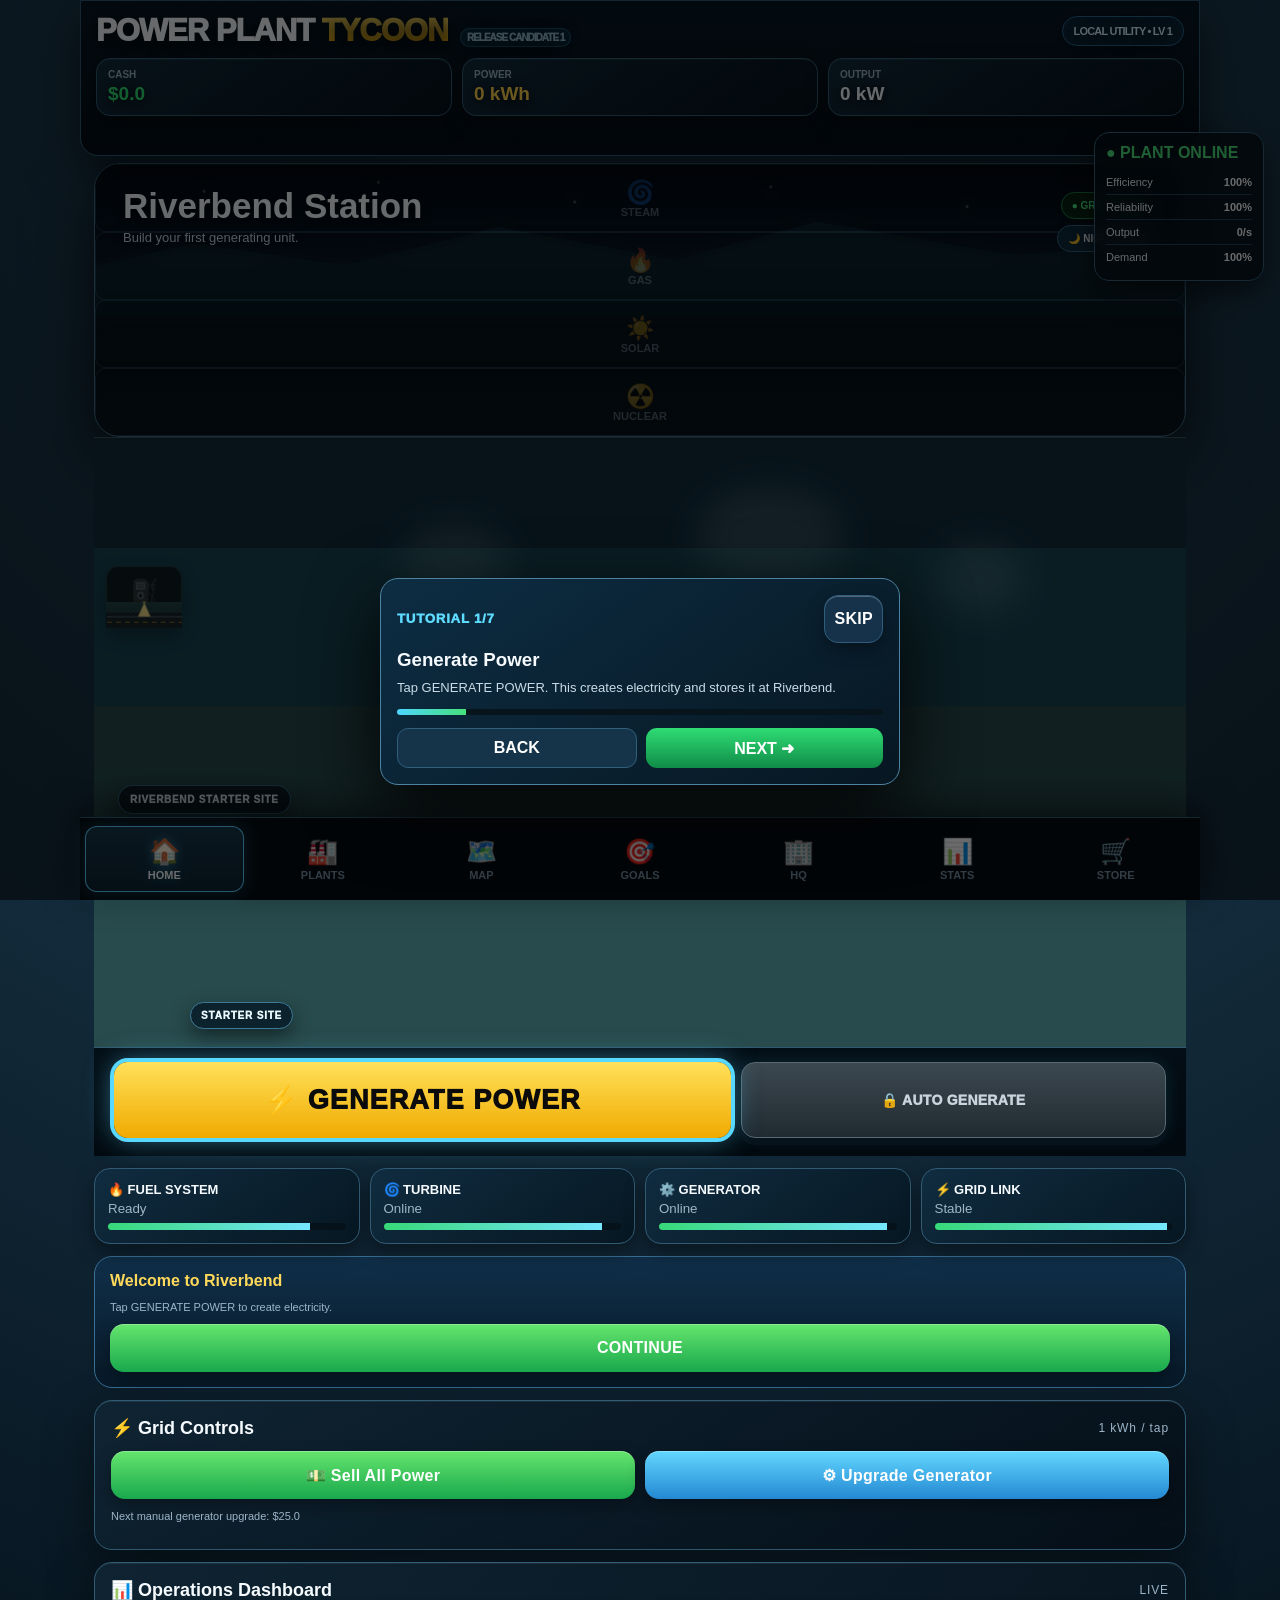
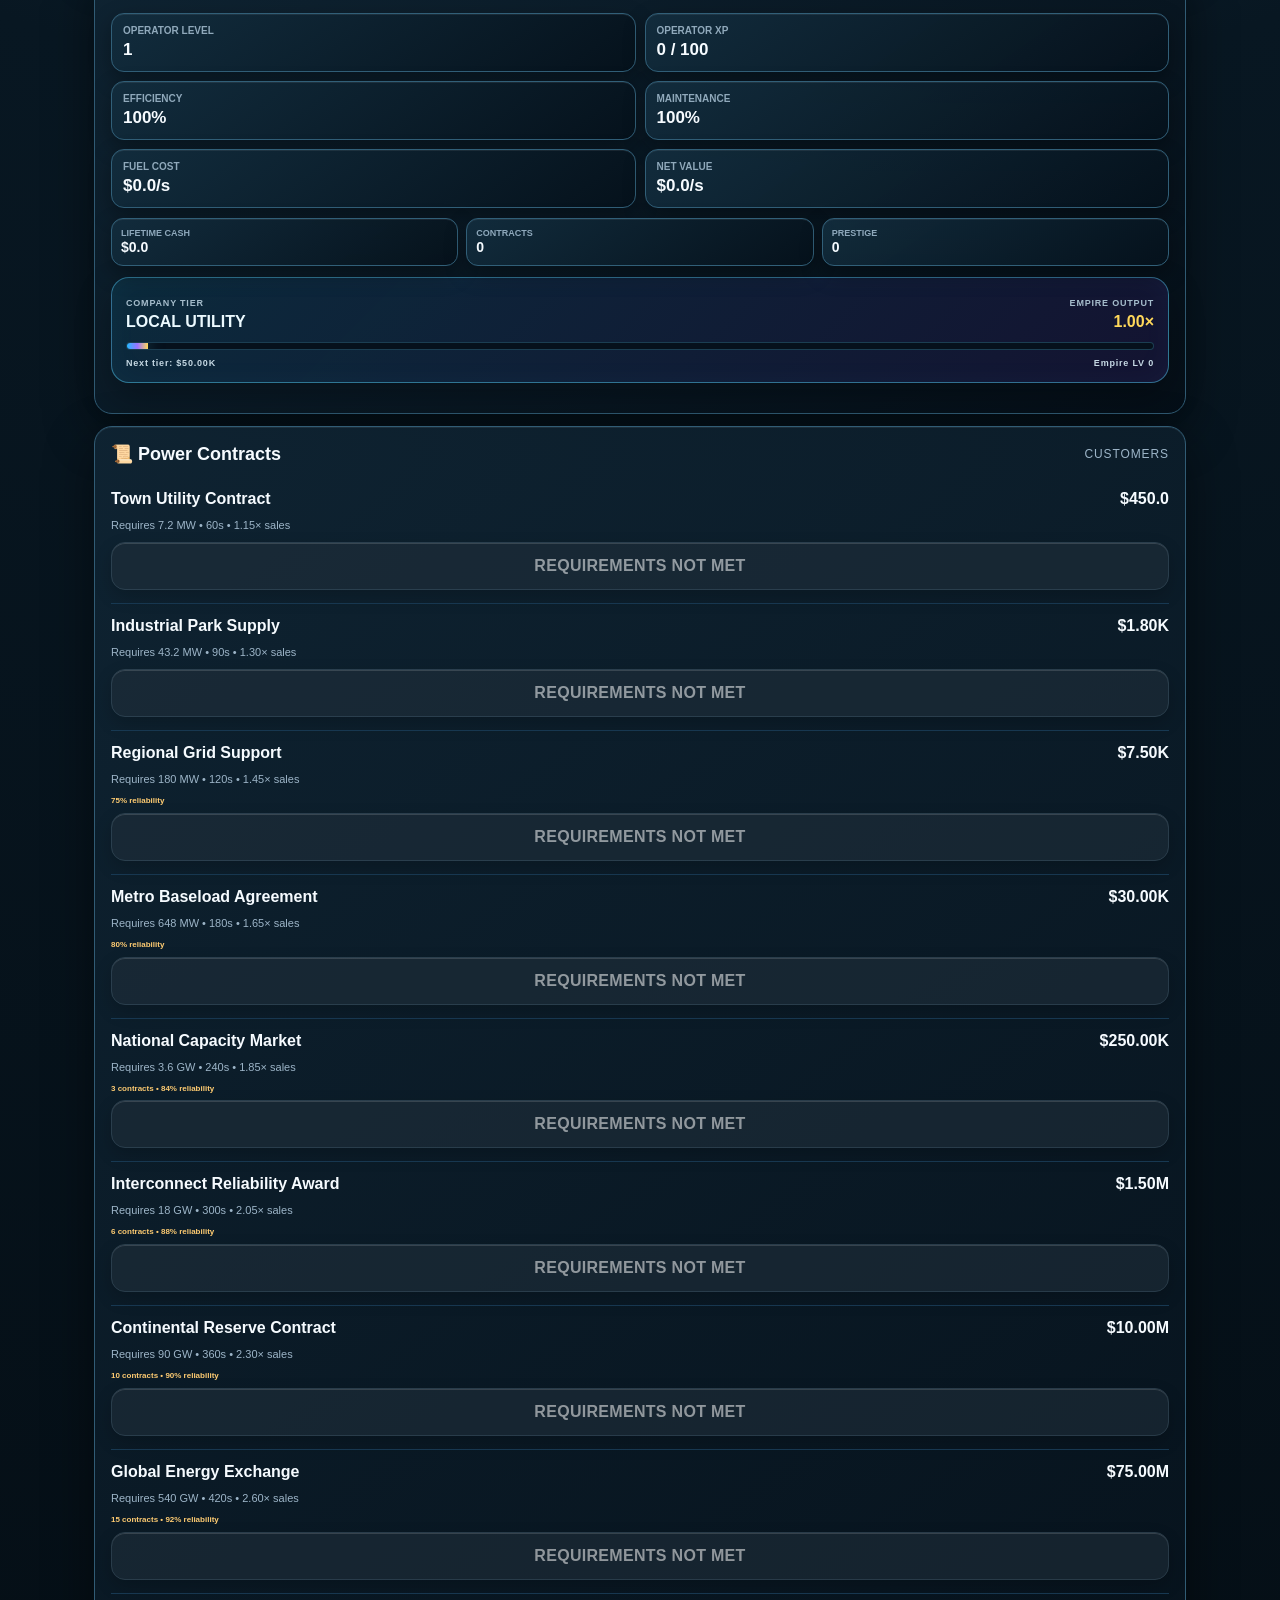
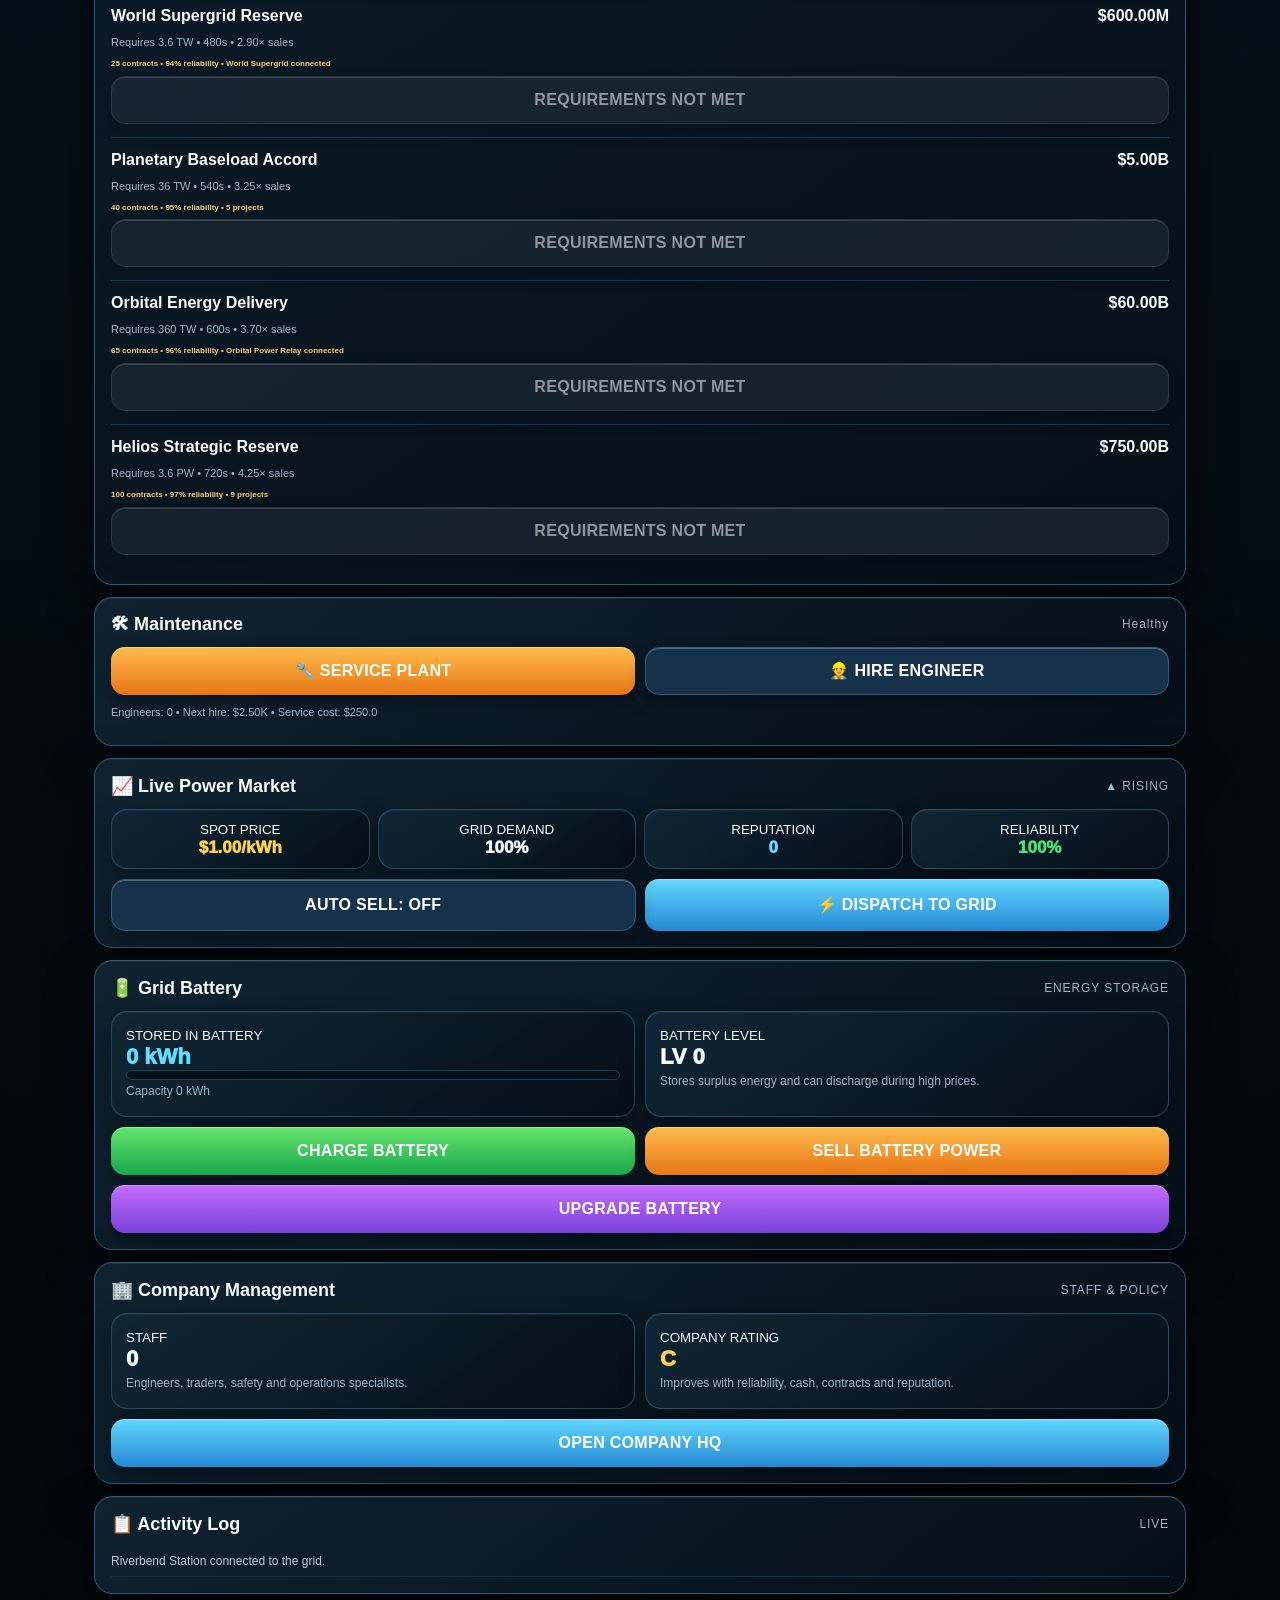
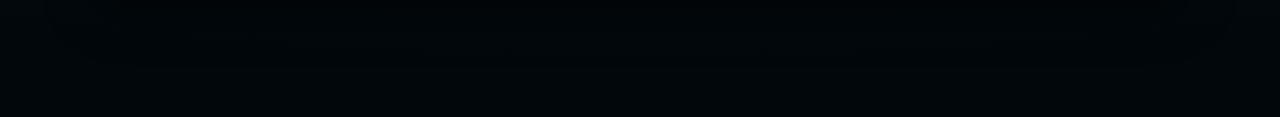
==== commit 6c9ea3fb: "Add ads and expanded in-app purchases" ====
--- a/ios-native/www/index.html
+++ b/ios-native/www/index.html
@@ -5,7 +5,7 @@
 <meta name="viewport" content="width=device-width,initial-scale=1,viewport-fit=cover,user-scalable=no">
 <meta name="theme-color" content="#07111b">
 <title>Power Plant Tycoon — App Store Transition RC1</title>
-<link rel="stylesheet" href="css/game.css?v=10"></head>
+<link rel="stylesheet" href="css/game.css?v=11"></head>
 <body>
 <div id="bootSplashPremium">
   <div class="boot-card">
@@ -332,19 +332,36 @@
 </section>
 
 <section id="store" class="page">
-<div class="page-hero store-hero"><div><small>POWER SHOP</small><h2>Operator Supply Center</h2><p>Daily rewards, boosters and an App Store-ready StoreKit purchase bridge.</p></div><div class="page-hero-icon">🛒</div></div>
+<div class="page-hero store-hero"><div><small>POWER SHOP</small><h2>Operator Supply Center</h2><p>Premium upgrades, optional rewarded ads, and App Store-ready purchases.</p></div><div class="page-hero-icon">🛒</div></div>
 <div class="card daily-streak-card"><div class="section-title"><h3>🎁 7-Day Supply Streak</h3><span>FREE DAILY</span></div><div id="dailyStreakUI"></div><button id="dailyClaimBtn" class="btn green" style="width:100%;margin-top:12px" onclick="dailyReward()">CLAIM DAILY DROP</button></div>
-<div id="devTestStore" class="card"><div class="section-title"><h3>⚡ Grid Boosters</h3><span>BROWSER TEST</span></div>
-<div class="storeitem"><div><strong>⚡ 2× Grid Output</strong><small>10 minute production boost</small></div><button class="btn blue" onclick="activateBoost()">ACTIVATE</button></div>
-<div class="storeitem"><div><strong>🧰 Maintenance Pack</strong><small>Restore all equipment condition</small></div><button class="btn orange" onclick="maintenancePack()">TEST BUY</button></div>
-<div class="storeitem"><div><strong>🚀 Starter Pack</strong><small>$5,000 + 10 minute boost</small></div><button class="btn purple" onclick="starterPack()">TEST BUY</button></div>
-</div>
-<div class="card premium-store-card"><div class="section-title"><h3>💎 Permanent Upgrades</h3><span>APP STORE IAP</span></div>
+
+<div class="card rewarded-ad-card"><div class="section-title"><h3>🎬 Rewarded Operations</h3><span>OPTIONAL AD</span></div>
+<div class="storeitem ad-reward-item"><div><strong>⚡ Watch Ad • Grid Overdrive</strong><small>Optional rewarded ad • activates 2× output for 10 minutes</small></div><button id="rewardedAdBtn" class="btn blue" onclick="watchRewardedAd()">TEST AD</button></div>
+<div id="adStatus" class="storekit-status ad-status">Browser ad simulation active.</div>
+</div>
+
+<div class="card premium-store-card"><div class="section-title"><h3>💎 Permanent Upgrades</h3><span>NON-CONSUMABLE</span></div>
+<div class="storeitem remove-ads-storeitem"><div><strong>🚫 Remove Ads</strong><small>Permanently removes forced interstitial ads. Optional rewarded ads remain available.</small></div><button id="removeAdsPurchaseBtn" class="btn gold" onclick="purchaseRemoveAds()">TEST BUY</button></div>
 <div class="storeitem featured-storeitem"><div><strong>🤖 Auto Generate</strong><small>Permanent unlock • automatically generates power every second</small></div><button id="autoGeneratePurchaseBtn" class="btn purple" onclick="purchaseAutoGenerate()">TEST BUY</button></div>
-<div class="storeitem"><div><strong>↻ Restore Purchases</strong><small>Restore permanent Apple purchases on this device</small></div><button id="restorePurchasesBtn" class="btn dark" onclick="restorePurchases()">TEST RESTORE</button></div>
+<div class="storeitem executive-storeitem"><div><strong>👔 Executive License</strong><small>Permanent +25% generation and +10% grid sale value</small></div><button id="executivePurchaseBtn" class="btn purple" onclick="purchaseExecutiveLicense()">TEST BUY</button></div>
+<div class="storeitem"><div><strong>↻ Restore Purchases</strong><small>Restore all permanent Apple purchases on this device</small></div><button id="restorePurchasesBtn" class="btn dark" onclick="restorePurchases()">TEST RESTORE</button></div>
 <div id="storeKitStatus" class="storekit-status">Browser test store active.</div>
 </div>
-<div class="card danger-zone"><div class="section-title"><h3>⚠ Save Controls</h3><span>LOCAL DATA</span></div><div class="storeitem"><div><strong>♻ Reset Save</strong><small>Erase local progress while preserving the Auto Generate test entitlement</small></div><button class="btn red" onclick="resetGame()">RESET</button></div></div>
+
+<div class="card consumable-store-card"><div class="section-title"><h3>📦 Operations Packs</h3><span>CONSUMABLE</span></div>
+<div class="storeitem"><div><strong>⚡ Turbo Grid Pack</strong><small>Adds 60 minutes of 2× generation</small></div><button id="turboGridPurchaseBtn" class="btn blue" onclick="purchaseTurboGridPack()">TEST BUY</button></div>
+<div class="storeitem"><div><strong>🧰 Maintenance Crate</strong><small>Fully repairs the fleet + adds a 15 minute 2× boost</small></div><button id="maintenanceCratePurchaseBtn" class="btn orange" onclick="purchaseMaintenanceCrate()">TEST BUY</button></div>
+<div class="storeitem"><div><strong>💵 Capital Injection</strong><small>Instant cash equal to at least 30 minutes of current operating value</small></div><button id="capitalInjectionPurchaseBtn" class="btn green" onclick="purchaseCapitalInjection()">TEST BUY</button></div>
+<p class="small store-note">Consumable purchases can be bought again. Permanent purchases can be restored.</p>
+</div>
+
+<div id="devTestStore" class="card"><div class="section-title"><h3>🧪 Browser Development Tools</h3><span>TEST ONLY</span></div>
+<div class="storeitem"><div><strong>⚡ 2× Grid Output</strong><small>Free 10 minute development boost</small></div><button class="btn blue" onclick="activateBoost()">ACTIVATE</button></div>
+<div class="storeitem"><div><strong>🧰 Maintenance Test</strong><small>Restore all equipment condition</small></div><button class="btn orange" onclick="maintenancePack()">TEST</button></div>
+<div class="storeitem"><div><strong>🚀 Starter Test</strong><small>$5,000 + 10 minute boost</small></div><button class="btn purple" onclick="starterPack()">TEST</button></div>
+</div>
+
+<div class="card danger-zone"><div class="section-title"><h3>⚠ Save Controls</h3><span>LOCAL DATA</span></div><div class="storeitem"><div><strong>♻ Reset Save</strong><small>Erase local progress. Permanent test entitlements remain; native ownership is restored by Apple.</small></div><button class="btn red" onclick="resetGame()">RESET</button></div></div>
 
 <div class="card">
   <div class="section-title"><h3>⚙ Settings</h3><span>GAME</span></div>
@@ -361,7 +378,7 @@
     <button class="btn dark" onclick="exportSave()">📤 EXPORT SAVE</button>
     <button class="btn dark" onclick="importSave()">📥 IMPORT SAVE</button>
   </div>
-  <p class="small">Store buttons are test hooks only. Real ads and Apple in-app purchases still require native App Store integration.</p>
+  <p class="small">GitHub Pages uses safe purchase/ad simulations. The native iPhone wrapper uses Apple StoreKit and Google Mobile Ads test units until production IDs are configured.</p>
 </div>
 </section>
 
@@ -414,5 +431,5 @@
 </div>
 
 <div id="offlineModal" class="modal"><div class="modalbox"><h2>⚡ Welcome Back</h2><p>Your power plants kept operating while you were away.</p><div id="offlineAmount" class="bigmoney">0 kWh</div><p id="offlineText"></p><button class="btn green" style="width:100%" onclick="closeOffline()">COLLECT</button></div></div>
-<script src="js/game.js?v=10"></script></body>
+<script src="js/game.js?v=11"></script></body>
 </html>
--- a/ios-native/www/css/game.css
+++ b/ios-native/www/css/game.css
@@ -2287,3 +2287,21 @@
 
 /* App Store transition status */
 .storekit-status{margin-top:10px;padding:10px 12px;border-radius:12px;border:1px solid #245578;background:#081a28;color:#9fd8ff;font-size:12px;font-weight:800;text-align:center}
+
+
+/* ===== MONETIZATION RC2 ===== */
+.rewarded-ad-card{border-color:rgba(47,157,245,.42)!important;background:linear-gradient(145deg,rgba(9,42,65,.96),rgba(5,19,30,.98))!important}
+.ad-reward-item{border-color:rgba(47,157,245,.48)!important}
+.remove-ads-storeitem{border-color:rgba(255,211,75,.48)!important;background:linear-gradient(135deg,rgba(69,51,11,.42),rgba(9,25,38,.95))!important}
+.executive-storeitem{border-color:rgba(165,92,255,.38)!important}
+.consumable-store-card{border-color:rgba(46,225,118,.26)!important}
+.store-note{margin:10px 4px 2px!important;color:#91a9ba!important}
+.ad-status{border-color:rgba(47,157,245,.42);color:#86d4ff}
+.btn.gold{background:linear-gradient(#ffd957,#d49b16);color:#101417;border-color:#ffe887;box-shadow:0 5px 14px #d49b1635}
+.ads-removed .remove-ads-storeitem{box-shadow:inset 0 0 0 1px rgba(46,225,118,.22),0 8px 20px #0004!important}
+@media(max-width:520px){
+  .rewarded-ad-card .storeitem,.premium-store-card .storeitem,.consumable-store-card .storeitem{display:grid!important;grid-template-columns:minmax(0,1fr) auto!important;gap:9px!important;padding:13px!important}
+  .rewarded-ad-card .storeitem strong,.premium-store-card .storeitem strong,.consumable-store-card .storeitem strong{font-size:12px!important;line-height:1.25!important}
+  .rewarded-ad-card .storeitem small,.premium-store-card .storeitem small,.consumable-store-card .storeitem small{font-size:9px!important;line-height:1.35!important;margin-top:3px!important}
+  .rewarded-ad-card .btn,.premium-store-card .btn,.consumable-store-card .btn{min-width:82px!important;padding:10px 9px!important;font-size:10px!important}
+}
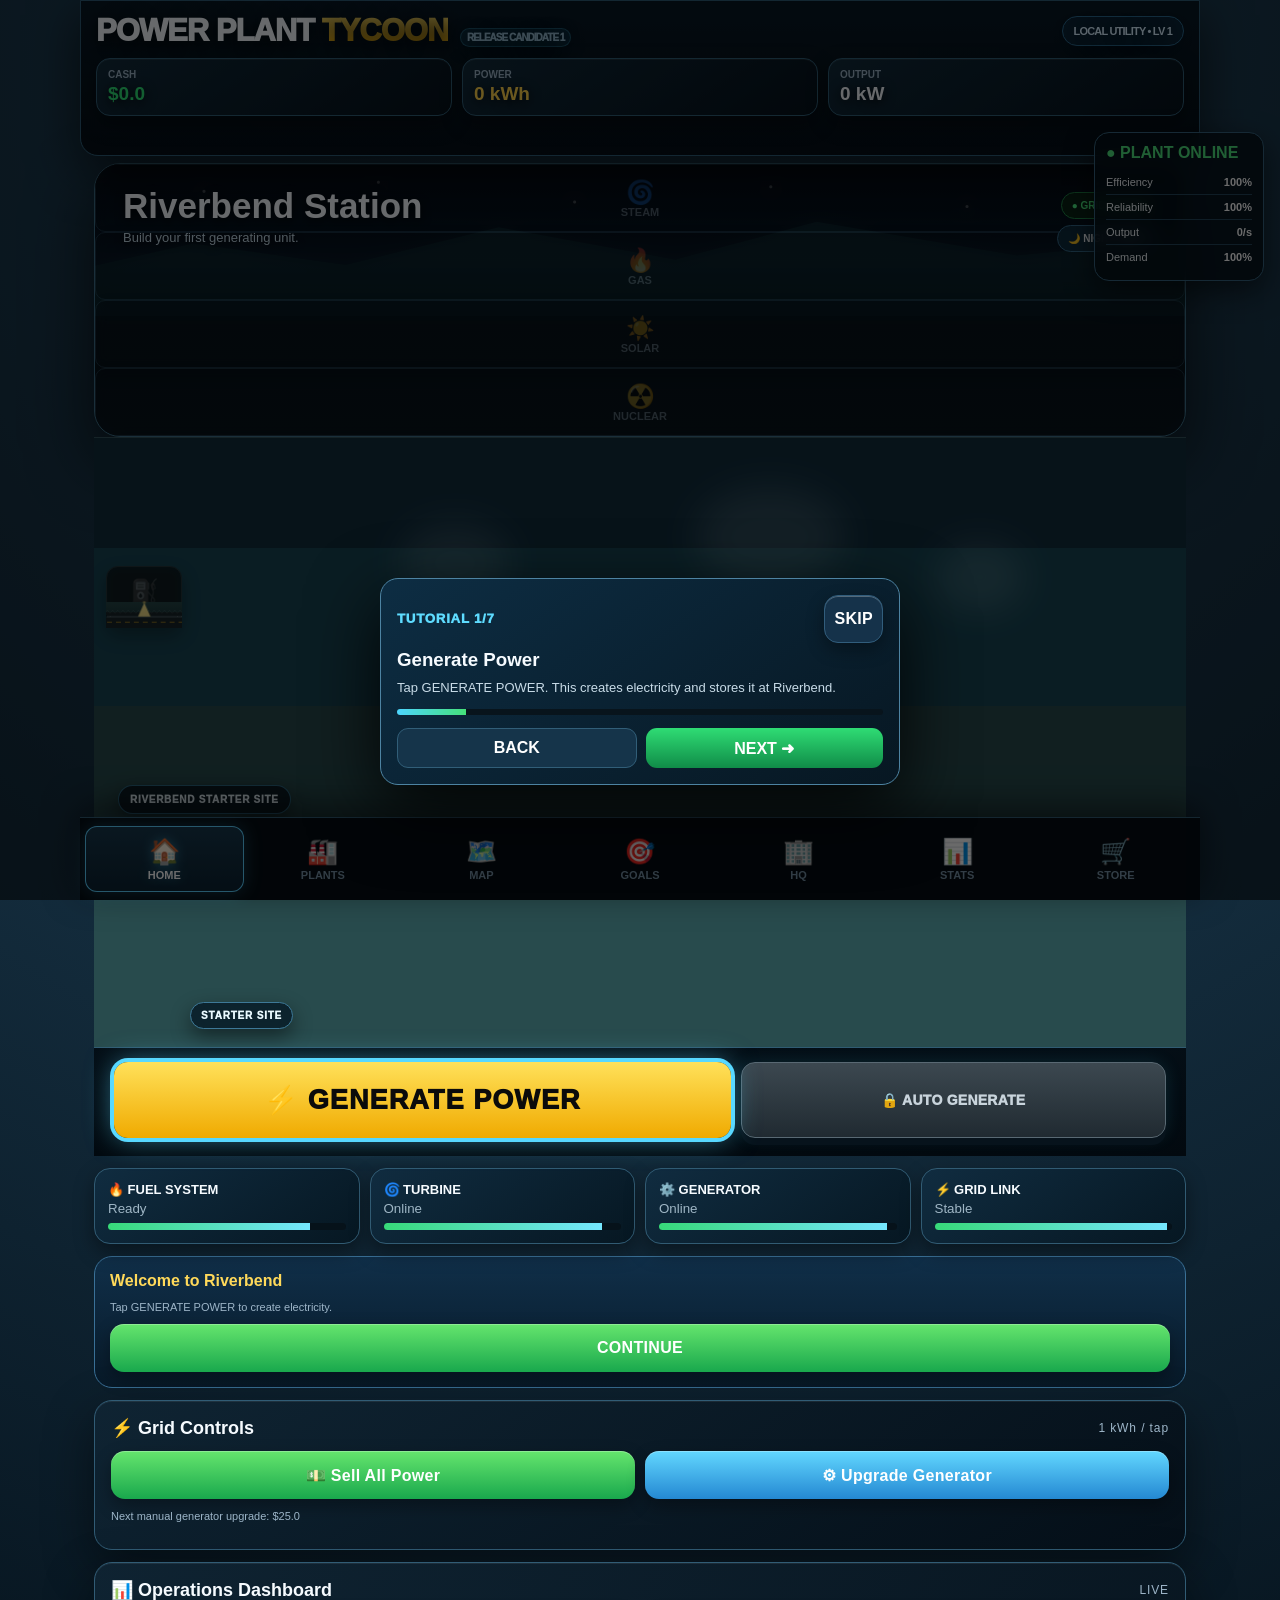
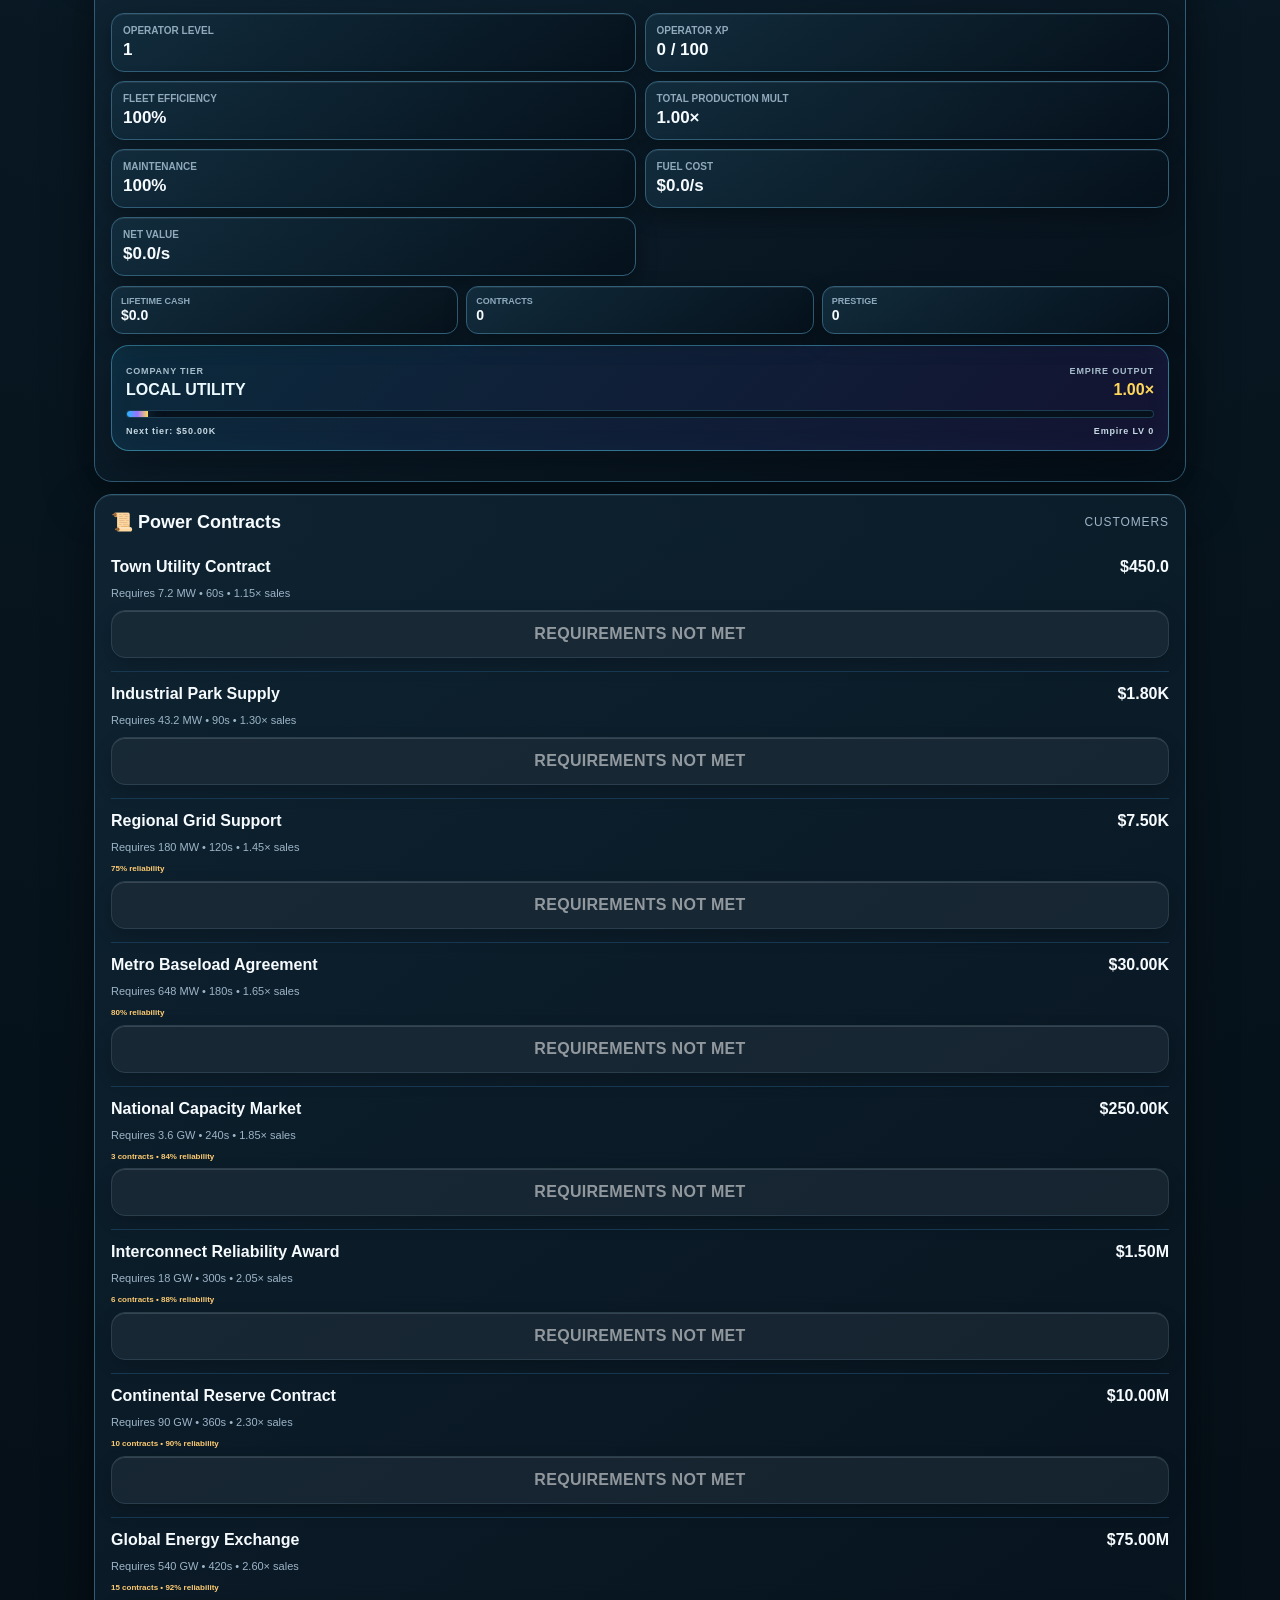
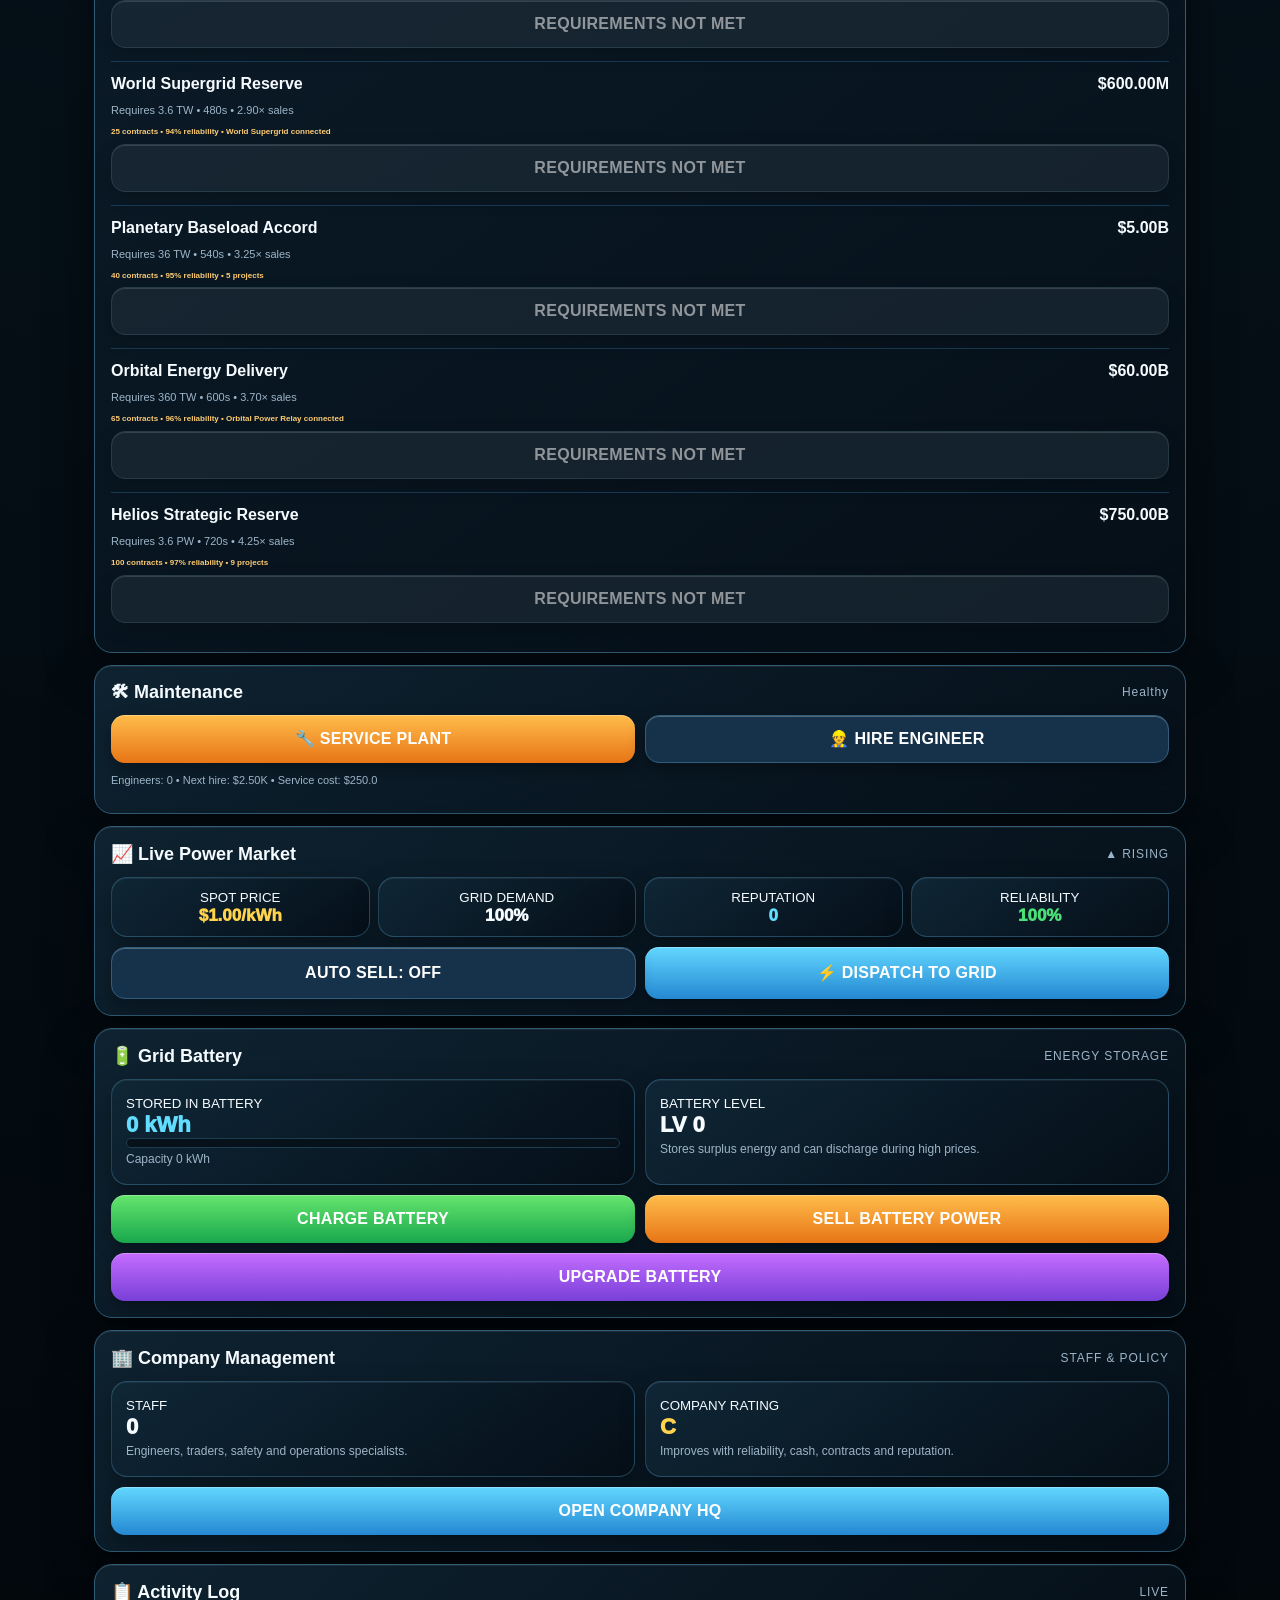
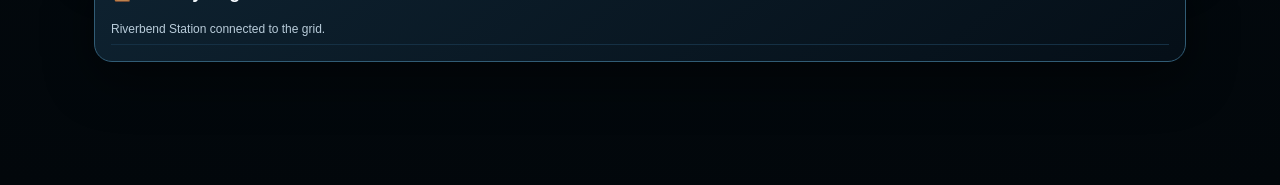
==== commit 35d30938: "Balance RC3 - fix runaway economy" ====
--- a/ios-native/www/index.html
+++ b/ios-native/www/index.html
@@ -4,8 +4,8 @@
 <meta charset="UTF-8">
 <meta name="viewport" content="width=device-width,initial-scale=1,viewport-fit=cover,user-scalable=no">
 <meta name="theme-color" content="#07111b">
-<title>Power Plant Tycoon — App Store Transition RC1</title>
-<link rel="stylesheet" href="css/game.css?v=11"></head>
+<title>Power Plant Tycoon — Balance RC3</title>
+<link rel="stylesheet" href="css/game.css?v=12"></head>
 <body>
 <div id="bootSplashPremium">
   <div class="boot-card">
@@ -180,7 +180,8 @@
 <div class="card"><div class="section-title"><h3>📊 Operations Dashboard</h3><span>LIVE</span></div><div class="dashboard">
 <div class="dash"><small>OPERATOR LEVEL</small><b id="operatorLevel">1</b></div>
 <div class="dash"><small>OPERATOR XP</small><b id="operatorXP">0 / 100</b></div>
-<div class="dash"><small>EFFICIENCY</small><b id="efficiencyValue">100%</b></div>
+<div class="dash"><small>FLEET EFFICIENCY</small><b id="efficiencyValue">100%</b></div>
+<div class="dash"><small>TOTAL PRODUCTION MULT</small><b id="productionMultiplierValue">1.00×</b></div>
 <div class="dash"><small>MAINTENANCE</small><b id="maintenanceValue">100%</b></div>
 <div class="dash"><small>FUEL COST</small><b id="fuelCostValue">$0/s</b></div>
 <div class="dash"><small>NET VALUE</small><b id="netValue">$0/s</b></div>
@@ -431,5 +432,5 @@
 </div>
 
 <div id="offlineModal" class="modal"><div class="modalbox"><h2>⚡ Welcome Back</h2><p>Your power plants kept operating while you were away.</p><div id="offlineAmount" class="bigmoney">0 kWh</div><p id="offlineText"></p><button class="btn green" style="width:100%" onclick="closeOffline()">COLLECT</button></div></div>
-<script src="js/game.js?v=11"></script></body>
+<script src="js/game.js?v=12"></script></body>
 </html>
--- a/ios-native/www/css/game.css
+++ b/ios-native/www/css/game.css
@@ -2289,7 +2289,7 @@
 .storekit-status{margin-top:10px;padding:10px 12px;border-radius:12px;border:1px solid #245578;background:#081a28;color:#9fd8ff;font-size:12px;font-weight:800;text-align:center}
 
 
-/* ===== MONETIZATION RC2 ===== */
+/* ===== MONETIZATION + BALANCE RC3 ===== */
 .rewarded-ad-card{border-color:rgba(47,157,245,.42)!important;background:linear-gradient(145deg,rgba(9,42,65,.96),rgba(5,19,30,.98))!important}
 .ad-reward-item{border-color:rgba(47,157,245,.48)!important}
 .remove-ads-storeitem{border-color:rgba(255,211,75,.48)!important;background:linear-gradient(135deg,rgba(69,51,11,.42),rgba(9,25,38,.95))!important}
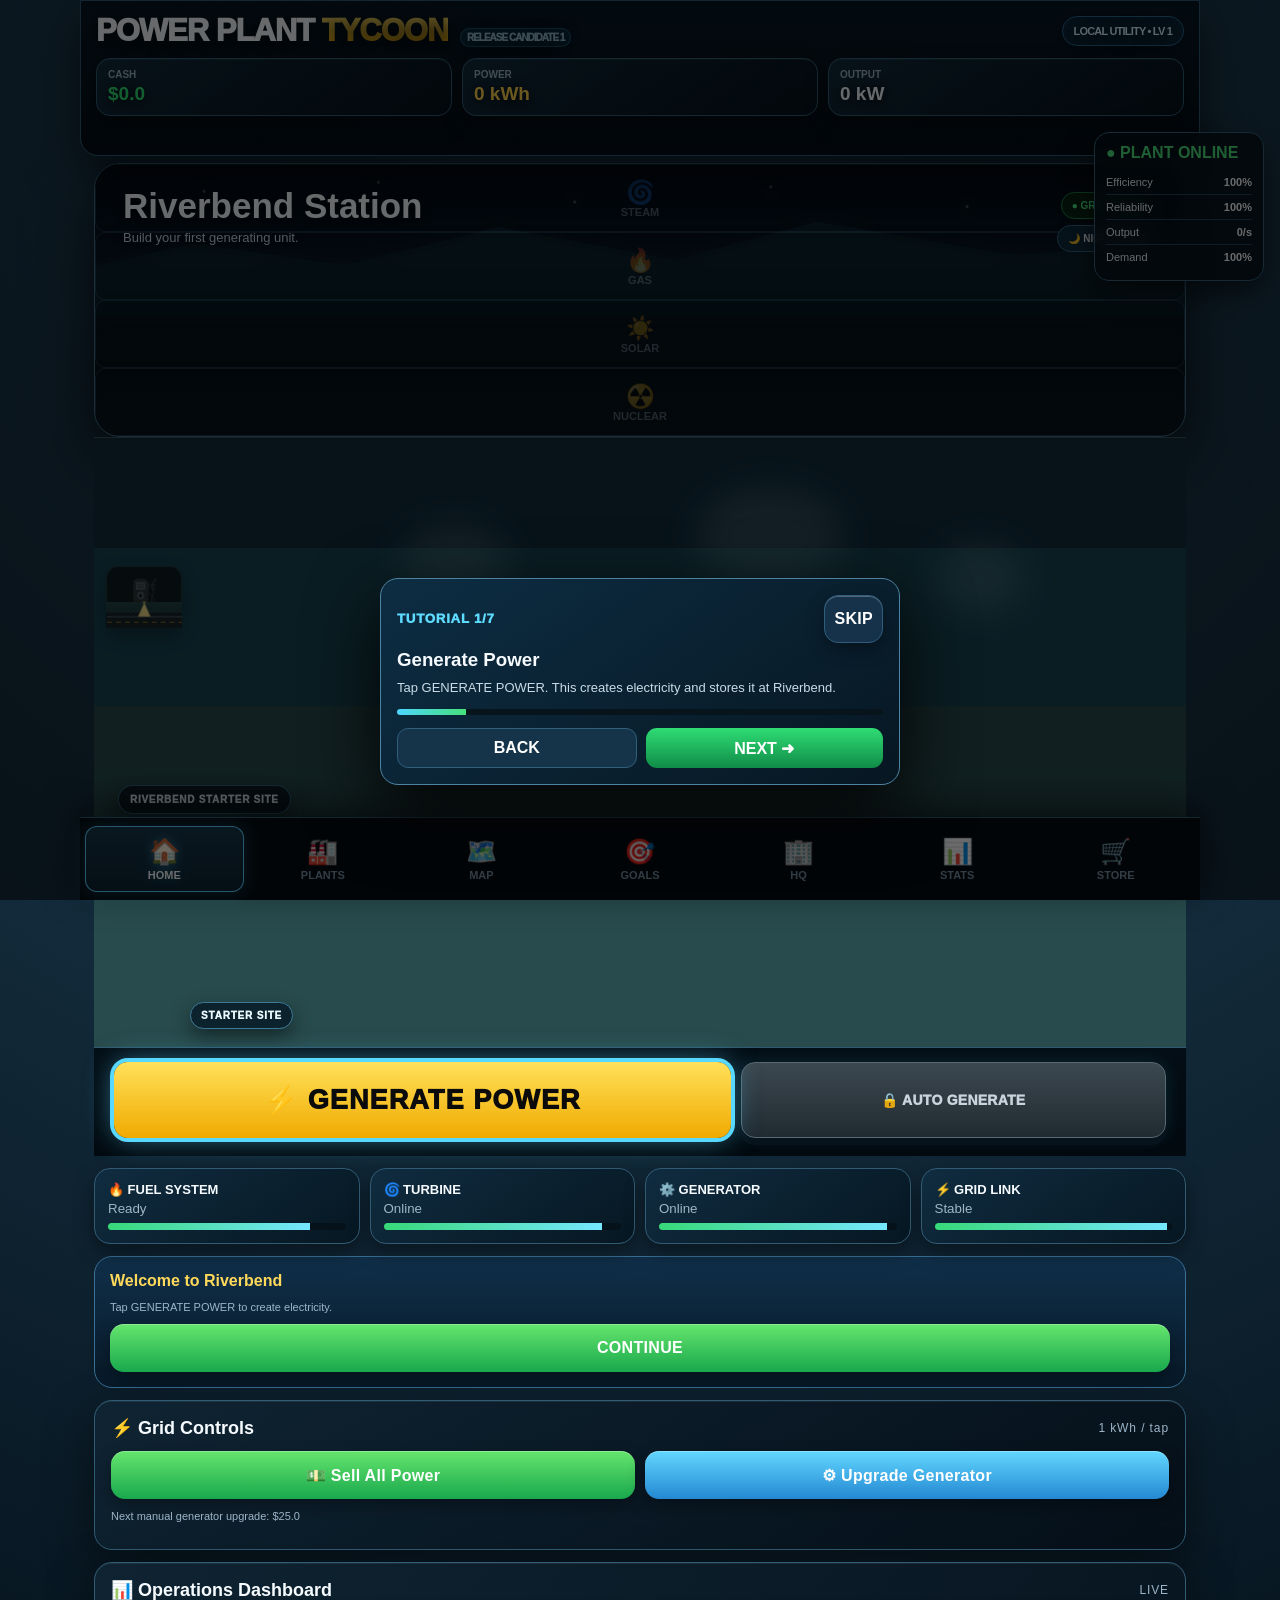
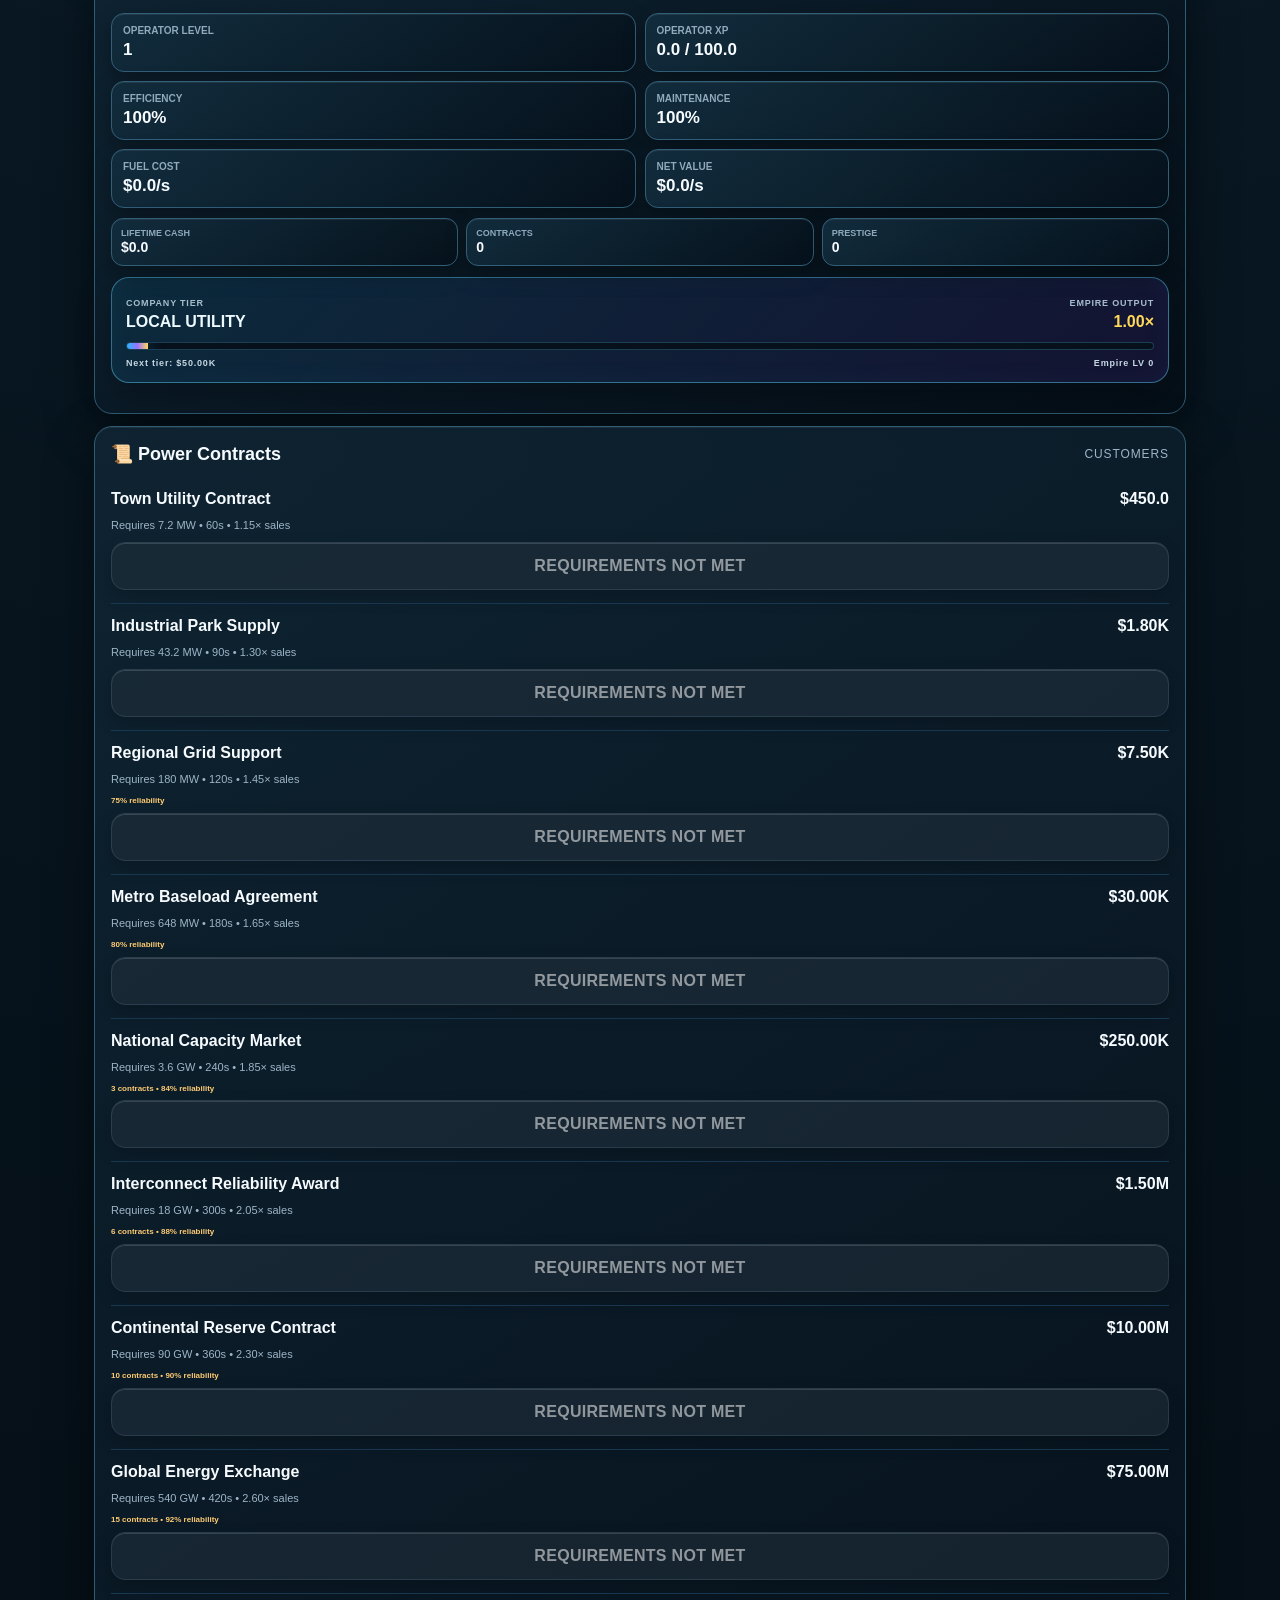
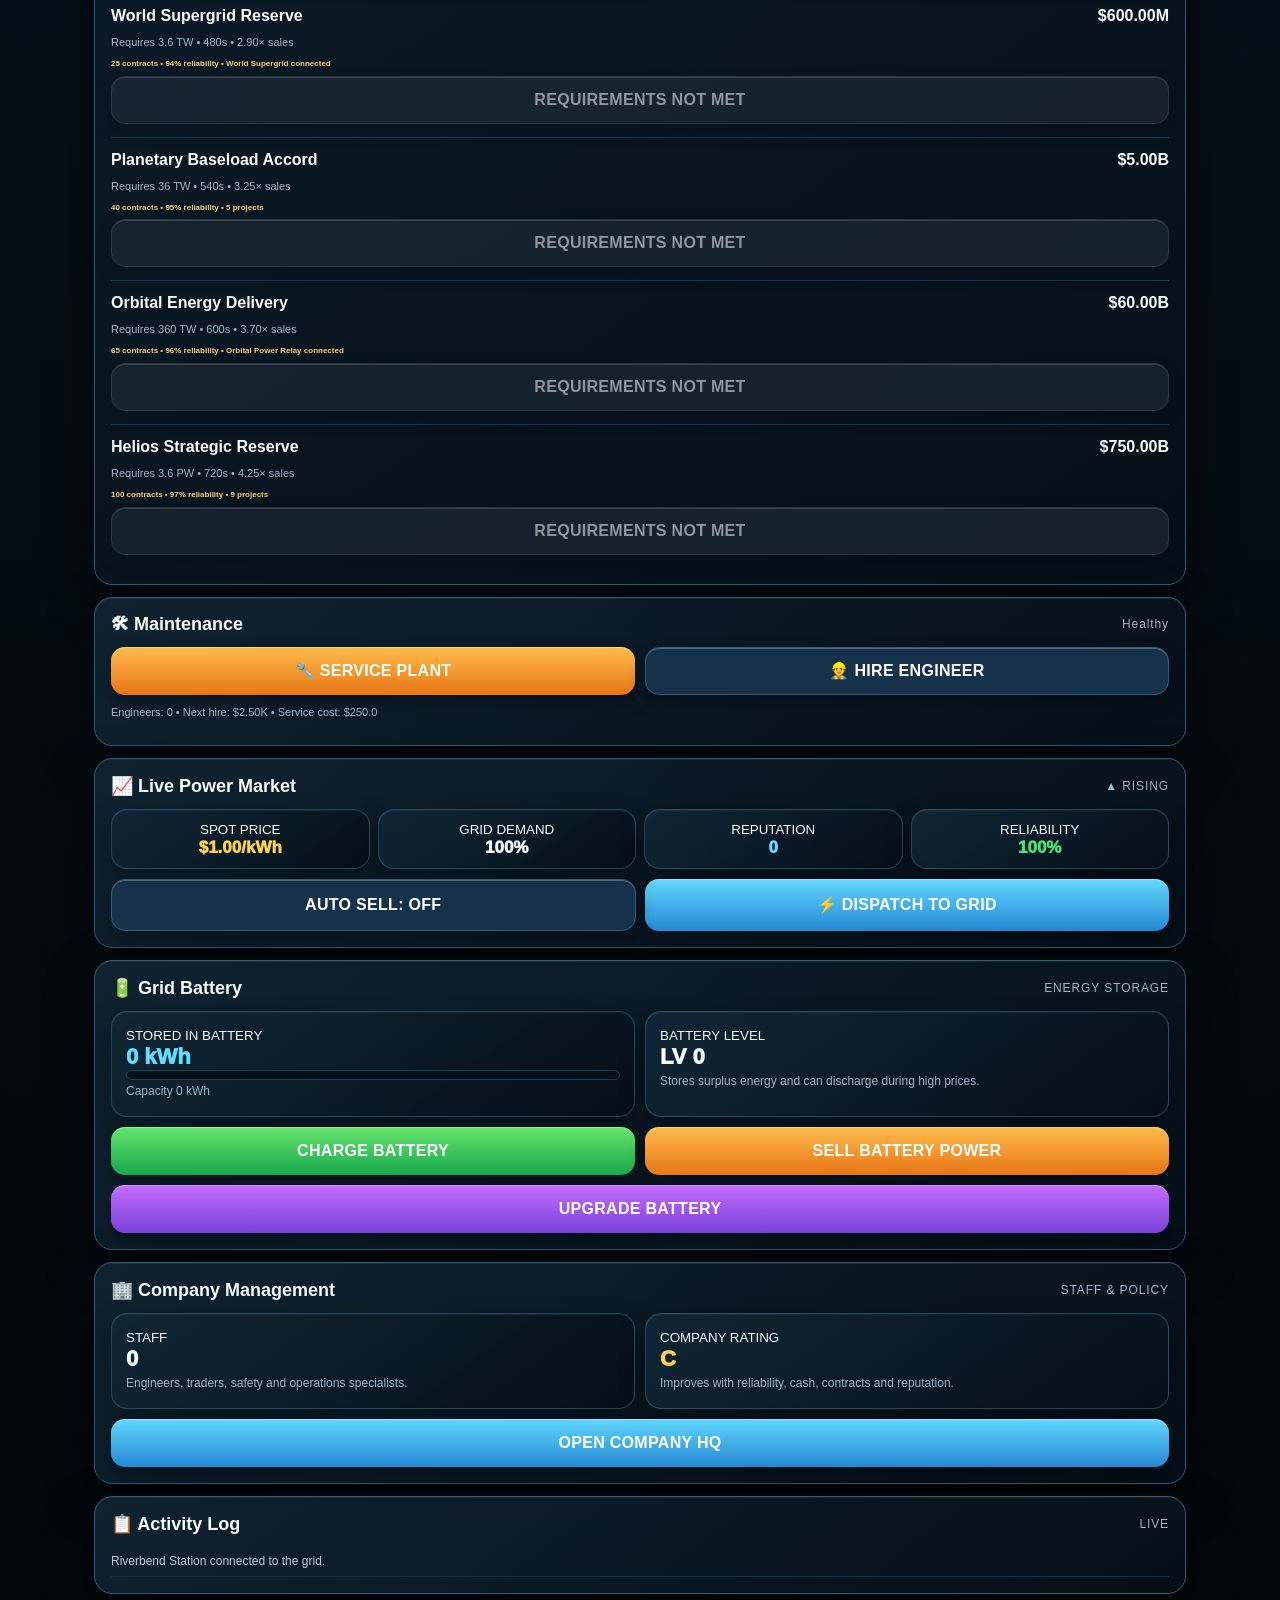
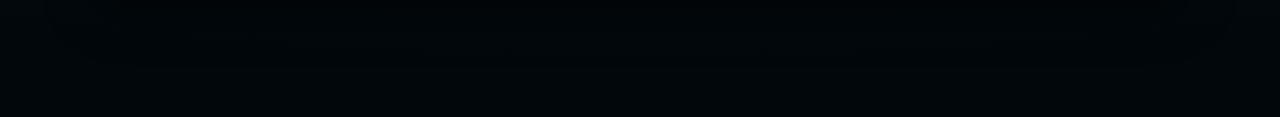
==== commit 5b4ceb65: "RC2.1 late-game stability and infinite progression" ====
--- a/ios-native/www/index.html
+++ b/ios-native/www/index.html
@@ -4,7 +4,7 @@
 <meta charset="UTF-8">
 <meta name="viewport" content="width=device-width,initial-scale=1,viewport-fit=cover,user-scalable=no">
 <meta name="theme-color" content="#07111b">
-<title>Power Plant Tycoon — Balance RC3</title>
+<title>Power Plant Tycoon — App Store Transition RC1</title>
 <link rel="stylesheet" href="css/game.css?v=12"></head>
 <body>
 <div id="bootSplashPremium">
@@ -180,8 +180,7 @@
 <div class="card"><div class="section-title"><h3>📊 Operations Dashboard</h3><span>LIVE</span></div><div class="dashboard">
 <div class="dash"><small>OPERATOR LEVEL</small><b id="operatorLevel">1</b></div>
 <div class="dash"><small>OPERATOR XP</small><b id="operatorXP">0 / 100</b></div>
-<div class="dash"><small>FLEET EFFICIENCY</small><b id="efficiencyValue">100%</b></div>
-<div class="dash"><small>TOTAL PRODUCTION MULT</small><b id="productionMultiplierValue">1.00×</b></div>
+<div class="dash"><small>EFFICIENCY</small><b id="efficiencyValue">100%</b></div>
 <div class="dash"><small>MAINTENANCE</small><b id="maintenanceValue">100%</b></div>
 <div class="dash"><small>FUEL COST</small><b id="fuelCostValue">$0/s</b></div>
 <div class="dash"><small>NET VALUE</small><b id="netValue">$0/s</b></div>
@@ -257,6 +256,7 @@
 <div class="card automation-core-card"><div class="section-title"><h3>🤖 Automation Core</h3><span>AUTO GENERATE</span></div><div id="automationCore"></div></div>
 <div class="card"><div class="section-title"><h3>⚙ Corporate Upgrades</h3><span>PERMANENT BONUSES</span></div><div id="corporateUpgradeList"></div></div>
 <div class="card prestige-v6"><div class="section-title"><h3>♻ Prestige</h3><span>REBUILD STRONGER</span></div><p id="prestigeInfo"></p><button class="btn purple" style="width:100%" onclick="prestige()">PRESTIGE COMPANY</button></div>
+<div class="card legacy-grid-card"><div class="section-title"><h3>💠 Legacy Grid</h3><span>GRID CREDITS</span></div><div id="legacyGrid"></div></div>
 </section>
 <section id="map" class="page">
 <div class="page-hero grid-hero"><div><small>TRANSMISSION DIVISION</small><h2>Expand the Grid</h2><p>Connect regional markets, then finance massive infrastructure projects.</p></div><div class="page-hero-icon">🗺️</div></div>
@@ -264,13 +264,13 @@
 <div class="card mega-project-card"><div class="section-title"><h3>🌐 Mega Grid Projects</h3><span>STRATEGIC INFRASTRUCTURE</span></div><div id="megaProjectList"></div></div>
 </section>
 <section id="goals" class="page">
-<div class="page-hero goals-hero"><div><small>BOARD OBJECTIVES</small><h2>Empire Roadmap</h2><p>$65M is only the beginning. Progression now extends through quadrillions with multi-requirement gates.</p></div><div class="page-hero-icon">🏆</div></div>
+<div class="page-hero goals-hero"><div><small>BOARD OBJECTIVES</small><h2>Empire Roadmap</h2><p>$65M is only the beginning. Progression now extends through decillions, Grid Credits, prestige milestones and repeatable Empire Levels.</p></div><div class="page-hero-icon">🏆</div></div>
 <div class="card phase-card"><div class="section-title"><h3>🧭 Strategic Progression</h3><span>MULTI-GATE</span></div><div id="nextPhase"></div></div>
 <div class="card"><div class="section-title"><h3>🎯 Missions</h3><span>CASH REWARDS</span></div><div id="missionList"></div></div>
 <div class="card"><div class="section-title"><h3>🏆 Achievements</h3><span>CAREER MILESTONES</span></div><div id="achievementList"></div></div>
 <div class="card endgame empire-roadmap">
   <div class="section-title"><h3>⚡ Empire Milestones</h3><span>LONG-TERM</span></div>
-  <p class="small">There is no quick finish line. Build the fleet, master assets, complete contracts, fund mega projects and advance through the $100Qa roadmap.</p>
+  <p class="small">There is no quick finish line. Build the fleet, master assets, complete contracts, fund mega projects and advance from millions through decillions. Prestige, Grid Credits and Empire Levels continue beyond the listed milestones.</p>
   <div id="endgameList"></div>
 </div>
 <div class="card dynasty-card"><div class="section-title"><h3>👑 Empire Level</h3><span>REPEATABLE</span></div><div id="empireAscension"></div></div>
--- a/ios-native/www/css/game.css
+++ b/ios-native/www/css/game.css
@@ -2289,7 +2289,7 @@
 .storekit-status{margin-top:10px;padding:10px 12px;border-radius:12px;border:1px solid #245578;background:#081a28;color:#9fd8ff;font-size:12px;font-weight:800;text-align:center}
 
 
-/* ===== MONETIZATION + BALANCE RC3 ===== */
+/* ===== MONETIZATION RC2 ===== */
 .rewarded-ad-card{border-color:rgba(47,157,245,.42)!important;background:linear-gradient(145deg,rgba(9,42,65,.96),rgba(5,19,30,.98))!important}
 .ad-reward-item{border-color:rgba(47,157,245,.48)!important}
 .remove-ads-storeitem{border-color:rgba(255,211,75,.48)!important;background:linear-gradient(135deg,rgba(69,51,11,.42),rgba(9,25,38,.95))!important}
@@ -2305,3 +2305,13 @@
   .rewarded-ad-card .storeitem small,.premium-store-card .storeitem small,.consumable-store-card .storeitem small{font-size:9px!important;line-height:1.35!important;margin-top:3px!important}
   .rewarded-ad-card .btn,.premium-store-card .btn,.consumable-store-card .btn{min-width:82px!important;padding:10px 9px!important;font-size:10px!important}
 }
+
+/* ===== RC2.1 LATE-GAME STABILITY / LEGACY GRID ===== */
+.legacy-grid-card{border-color:#6559b8;background:linear-gradient(145deg,#111a36,#091424 72%)}
+.legacy-summary{display:grid;grid-template-columns:repeat(2,minmax(0,1fr));gap:9px;margin-bottom:12px}
+.legacy-summary>div{padding:12px;border-radius:14px;background:#0b2233;border:1px solid #2f6a8d;min-width:0}
+.legacy-summary small{display:block;color:#91afc2;font-size:10px;font-weight:900;letter-spacing:.8px}
+.legacy-summary strong{display:block;margin-top:5px;font-size:19px;color:#72eaff;overflow:hidden;text-overflow:ellipsis}
+.legacy-upgrade{display:grid;grid-template-columns:42px minmax(0,1fr) auto;gap:10px;align-items:center;padding:11px;margin-top:9px;border-radius:15px;background:linear-gradient(145deg,#0d2638,#091823);border:1px solid #285b78}
+.legacy-upgrade strong,.legacy-upgrade small{display:block}.legacy-upgrade small{margin-top:4px;color:#9eb9cb;font-size:11px}.legacy-icon{font-size:25px;text-align:center}
+@media(max-width:520px){.legacy-summary{grid-template-columns:1fr 1fr}.legacy-upgrade{grid-template-columns:36px minmax(0,1fr);}.legacy-upgrade button{grid-column:1/-1;width:100%}}
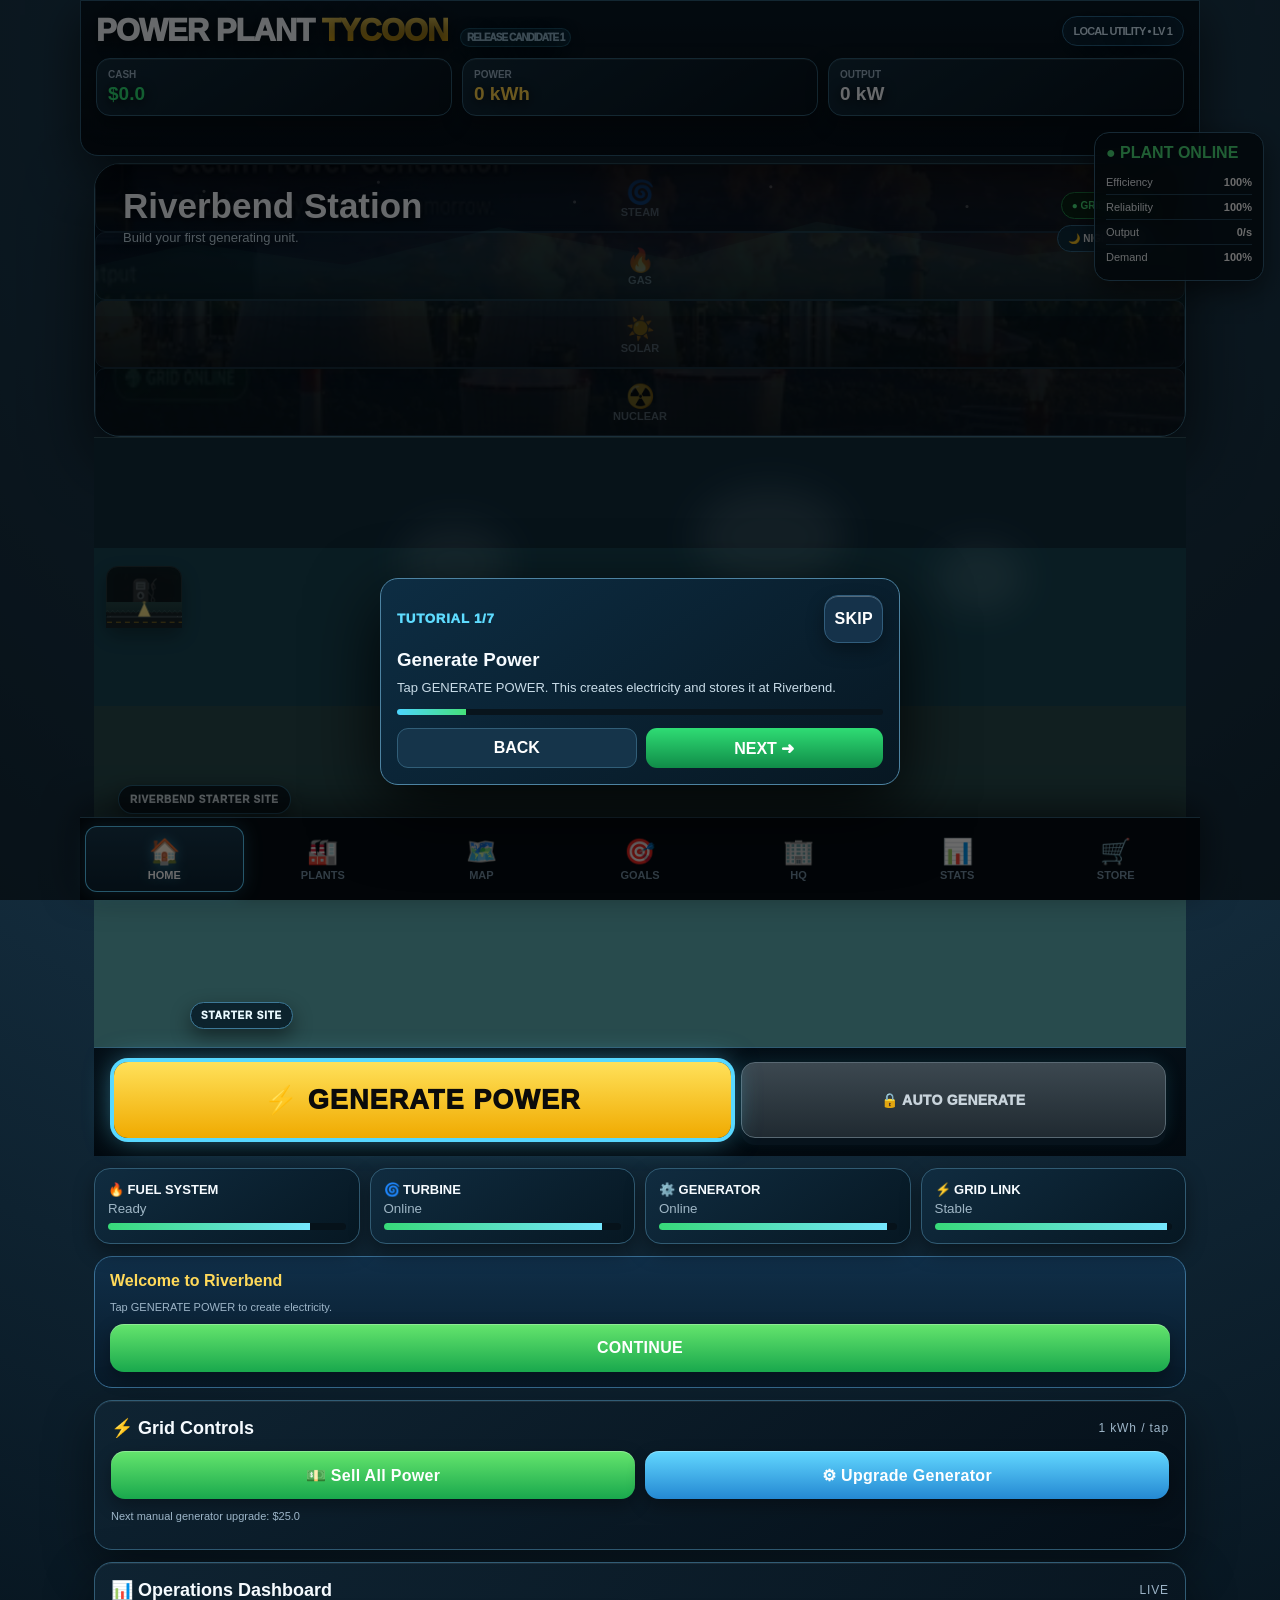
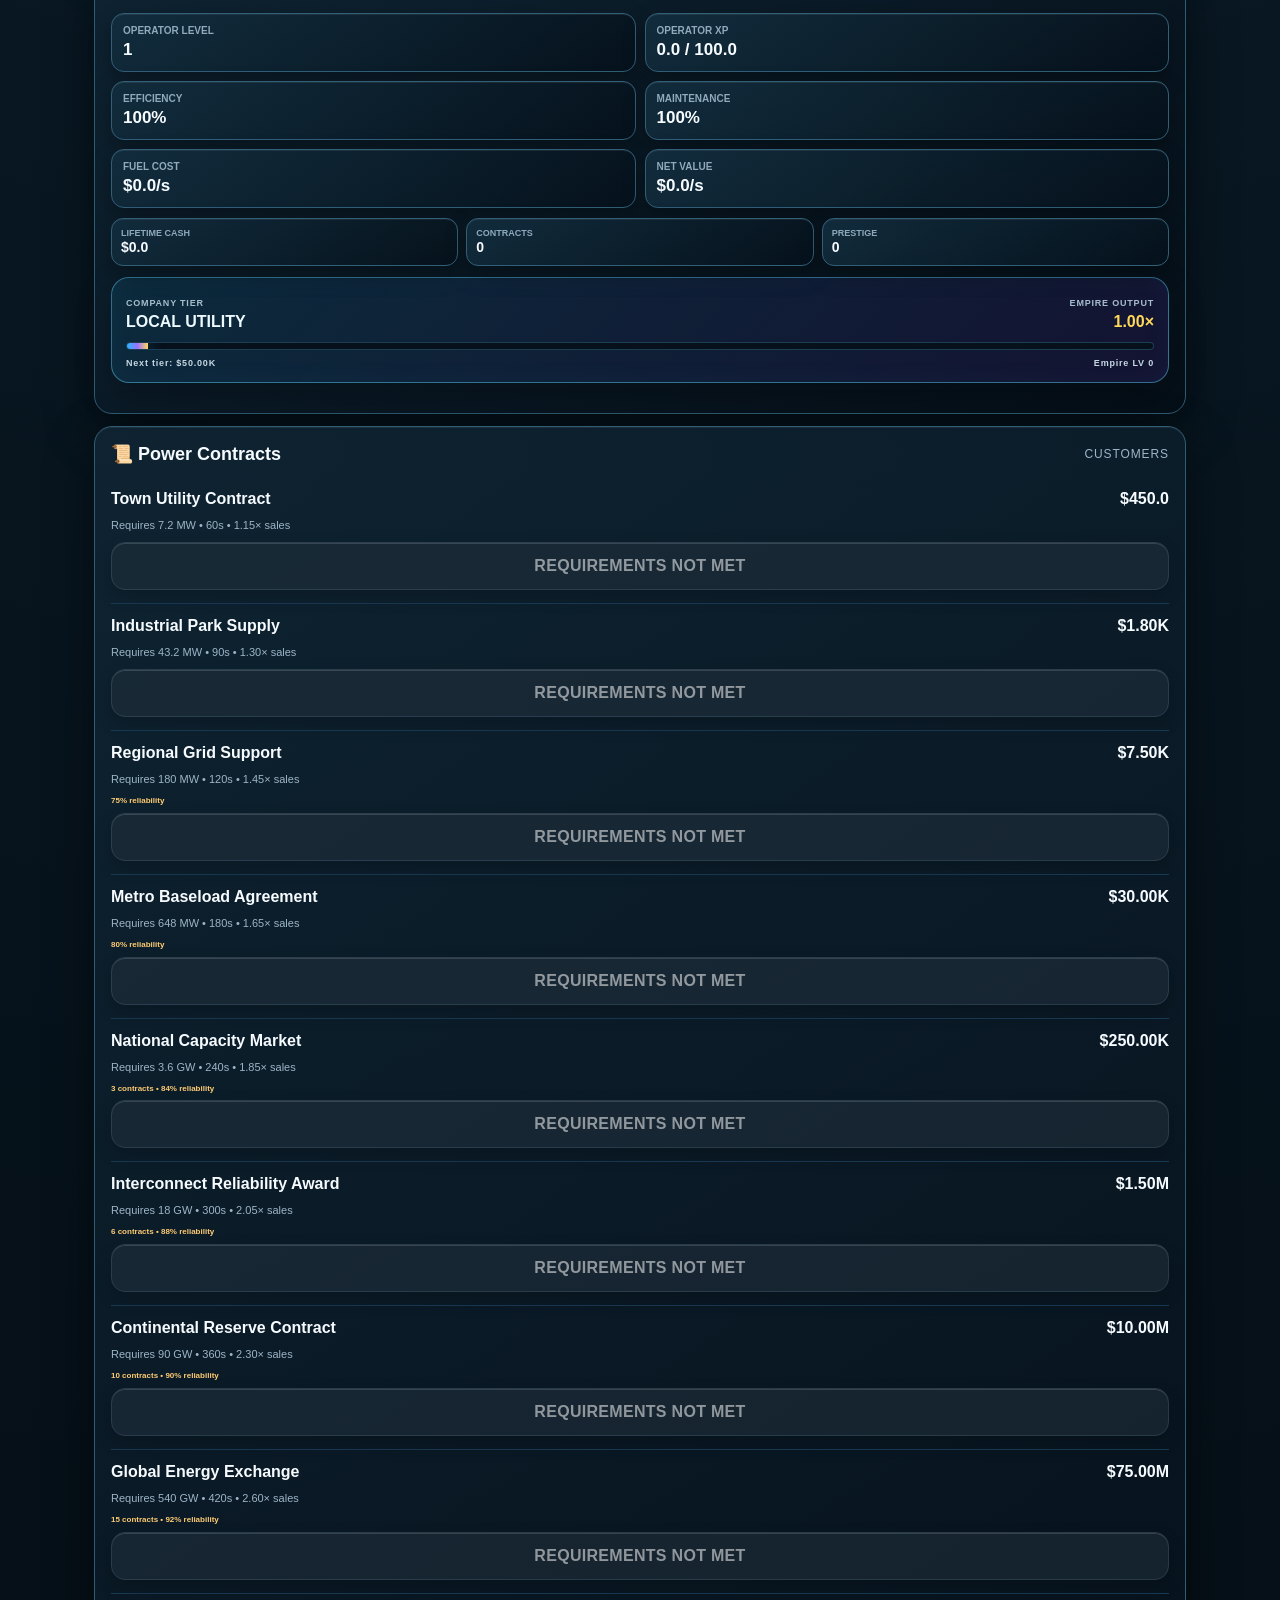
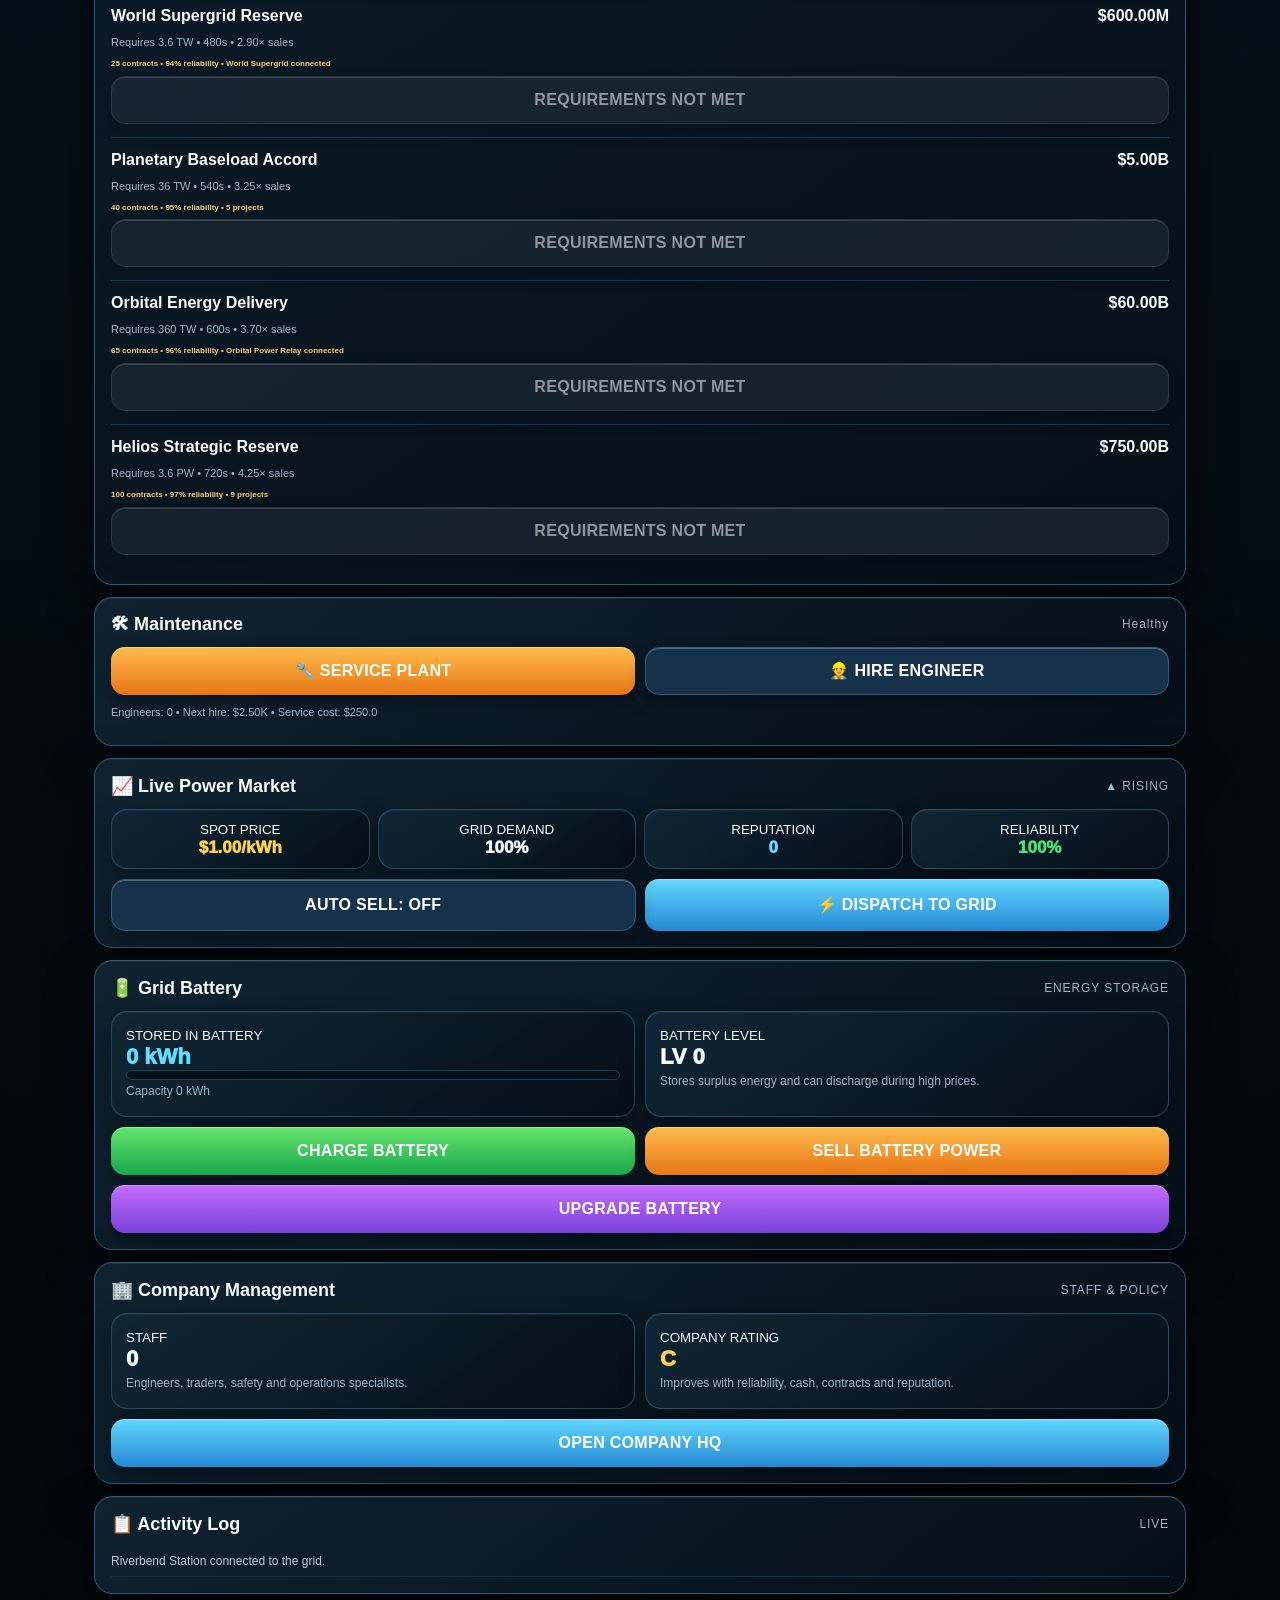
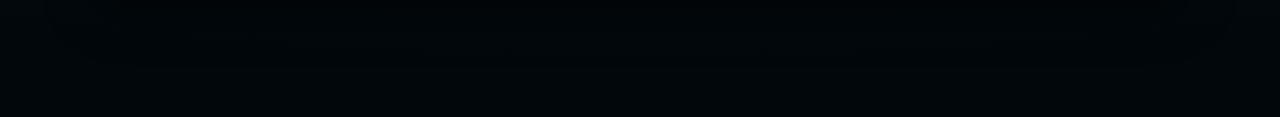
==== commit 8e499efe: "Rename public branding to Gridline Empire" ====
--- a/ios-native/www/index.html
+++ b/ios-native/www/index.html
@@ -4,7 +4,7 @@
 <meta charset="UTF-8">
 <meta name="viewport" content="width=device-width,initial-scale=1,viewport-fit=cover,user-scalable=no">
 <meta name="theme-color" content="#07111b">
-<title>Power Plant Tycoon — App Store Transition RC1</title>
+<title>Gridline Empire — App Store Transition RC1</title>
 <link rel="stylesheet" href="css/game.css?v=12"></head>
 <body>
 <div id="bootSplashPremium">
@@ -46,7 +46,7 @@
   <div class="tutorial-avatar">👷‍♂️</div>
   <div class="tutorial-card-final">
     <small id="tutorialFinalStep">TUTORIAL 1/7</small>
-    <h3 id="tutorialFinalTitle">Welcome to Power Plant Tycoon</h3>
+    <h3 id="tutorialFinalTitle">Welcome to Gridline Empire</h3>
     <p id="tutorialFinalText">Generate power to begin operating Riverbend Station.</p>
     <div class="tutorial-actions">
       <button id="tutorialFinalNext" onclick="nextFinalTutorial()">NEXT ➜</button>
